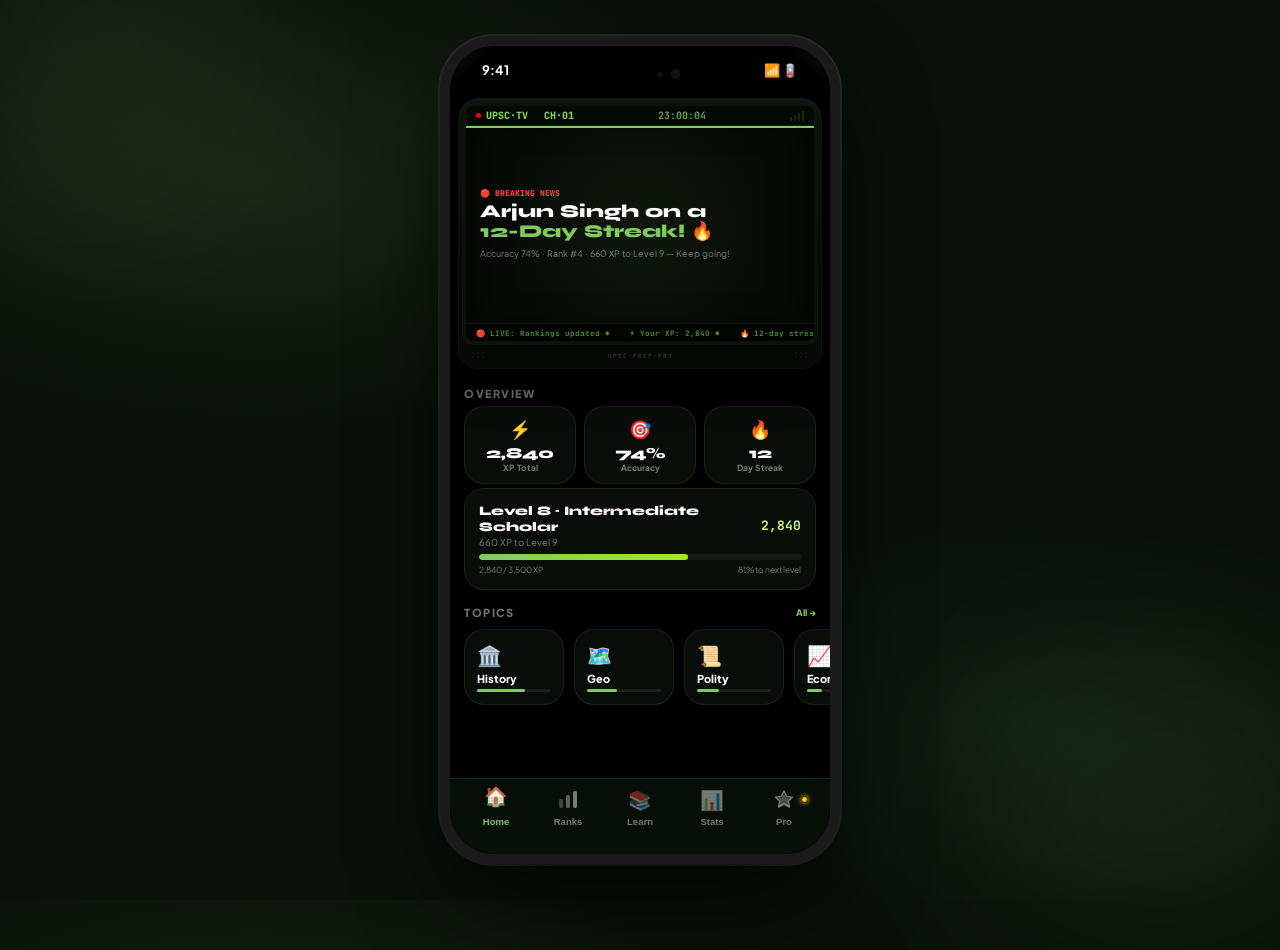
==== index.html @ 03e4e40c "File seperation" ====
<!doctype html>
<html lang="en">
  <head>
    <meta charset="UTF-8" />
    <meta
      name="viewport"
      content="width=device-width,initial-scale=1.0,viewport-fit=cover,maximum-scale=1.0,user-scalable=no"
    />
    <meta name="mobile-web-app-capable" content="yes" />
    <meta name="apple-mobile-web-app-capable" content="yes" />
    <meta
      name="apple-mobile-web-app-status-bar-style"
      content="black-translucent"
    />
    <meta name="theme-color" content="#06060f" />
    <title>UPSC Prep Pro</title>

    <!-- ════ BASE (always at root, contains :root, themes, resets) ═══════════ -->
    <link rel="stylesheet" href="base.css" />

    <!-- ════ COMPONENT CSS (loaded from their subfolders) ════════════════════ -->
    <link rel="stylesheet" href="home/home.css" />
    <link rel="stylesheet" href="ranks/leaderboard.css" />
    <link rel="stylesheet" href="learn/learn.css" />
    <link rel="stylesheet" href="stats/stats.css" />
    <link rel="stylesheet" href="premium/premium.css" />

    <style>
      @import url("https://fonts.googleapis.com/css2?family=Plus+Jakarta+Sans:wght@400;500;600;700;800;900&family=JetBrains+Mono:wght@400;500;600;700&family=Syne:wght@600;700;800&display=swap");

      /* ── App Loader ─────────────── */
      #app-loader {
        position: fixed;
        inset: 0;
        background: #0c0c0c;
        display: flex;
        flex-direction: column;
        align-items: center;
        justify-content: center;
        z-index: 9999;
        color: #fff;
        font-family: "Syne", sans-serif;
        gap: 12px;
      }
      .loader-spin {
        width: 40px;
        height: 40px;
        border: 3px solid rgba(255, 255, 255, 0.1);
        border-top-color: #d4a843;
        border-radius: 50%;
        animation: _spin 1s linear infinite;
      }
      @keyframes _spin {
        to {
          transform: rotate(360deg);
        }
      }
    </style>

    <!-- ════ QUIZ DATA — folder index.js files auto-inject their .js files ═════
         Each index.js loads all .js files in its folder into window.UPSC_QUIZ_BANKS.
         To add more questions: drop a .js in the folder + add filename to that index.js
    ══════════════════════════════════════════════════════════════════════════════ -->
    <script src="quiz-context/quiz-history/index.js"></script>
    <script src="quiz-context/quiz-geography/index.js"></script>
    <script src="quiz-context/quiz-polity/index.js"></script>
    <script src="quiz-context/quiz-economics/index.js"></script>
    <script src="quiz-context/quiz-science/index.js"></script>
    <script src="quiz-context/quiz-envirounment/index.js"></script>
    <script src="quiz-context/quiz-international/index.js"></script>

    <!-- ════ SUBJECT READER DATA — folder index.js files auto-inject GS paper files
         Each index.js loads all GsPaperX_YYYY arrays.
         To add more cards: drop a .js in the folder + add filename to that index.js
    ══════════════════════════════════════════════════════════════════════════════ -->
    <script src="subject-context/gs-paper-1/index.js"></script>
    <script src="subject-context/gs-paper-2/index.js"></script>

    <!-- ════ ENGINES ═════════════════════════════════════════════════════════ -->
    <!-- Quiz Engine: getQBank(), startQuizMode(), getTvQs() etc. -->
    <script src="quiz-engine.js"></script>
    <!-- Subject Engine: getAllGsCards(), openSubjectReader() etc. -->
    <script src="subject-engine.js"></script>
  </head>

  <body data-theme="moss">
    <!-- Loading Overlay -->
    <div id="app-loader">
      <div class="loader-spin"></div>
      <div>Loading UPSC Prep Pro…</div>
    </div>

    <div class="blob b1"></div>
    <div class="blob b2"></div>

    <!-- ── Phone shell ──────────────────────────────────────────────────────── -->
    <div class="phone" id="app">
      <div class="island">
        <div class="isl-dot"></div>
        <div class="isl-cam"></div>
      </div>
      <div class="sbar">
        <div class="time" id="sbarTime">9:41</div>
        <div class="icons">📶 🪫</div>
      </div>

      <!-- Screens are fetched and injected here -->
      <div
        id="screens-container"
        style="
          flex: 1;
          display: flex;
          flex-direction: column;
          overflow: hidden;
          position: relative;
        "
      ></div>

      <!-- ── Bottom Nav ────────────────────────────────────────────────────── -->
      <div class="bnav">
        <button class="nb active" id="nav-home" onclick="switchTab('home')">
          <div class="nb-i">🏠</div>
          <div class="nb-l">Home</div>
        </button>
        <button
          class="nb"
          id="nav-leaderboard"
          onclick="switchTab('leaderboard')"
        >
          <div class="nb-i" style="line-height: 1">
            <svg width="20" height="20" viewBox="0 0 20 20" fill="none">
              <rect
                x="1"
                y="10"
                width="4"
                height="9"
                rx="1.5"
                fill="currentColor"
                opacity="0.5"
              />
              <rect
                x="8"
                y="6"
                width="4"
                height="13"
                rx="1.5"
                fill="currentColor"
                opacity="0.75"
              />
              <rect
                x="15"
                y="2"
                width="4"
                height="17"
                rx="1.5"
                fill="currentColor"
              />
            </svg>
          </div>
          <div class="nb-l">Ranks</div>
        </button>
        <button class="nb" id="nav-learn" onclick="switchTab('learn')">
          <div class="nb-i">📚</div>
          <div class="nb-l">Learn</div>
        </button>
        <button class="nb" id="nav-stats" onclick="switchTab('stats')">
          <div class="nb-i">📊</div>
          <div class="nb-l">Stats</div>
        </button>
        <button
          class="nb"
          id="nav-premium"
          onclick="switchTab('premium')"
          style="position: relative"
        >
          <div class="nb-i" style="line-height: 1">
            <svg width="20" height="20" viewBox="0 0 20 20" fill="none">
              <polygon
                points="10,2 12.5,7.5 18.5,8.2 14.2,12.2 15.5,18 10,15 4.5,18 5.8,12.2 1.5,8.2 7.5,7.5"
                fill="none"
                stroke="currentColor"
                stroke-width="1.5"
                stroke-linejoin="round"
              />
              <polygon
                points="10,4.5 12,8.8 16.8,9.4 13.4,12.5 14.3,17.2 10,14.8 5.7,17.2 6.6,12.5 3.2,9.4 8,8.8"
                fill="currentColor"
                opacity="0.6"
              />
            </svg>
          </div>
          <div class="nb-l">Pro</div>
          <div
            style="
              position: absolute;
              top: 7px;
              right: 12px;
              width: 7px;
              height: 7px;
              background: var(--gold);
              border-radius: 50%;
              border: 1.5px solid var(--bg);
              box-shadow: 0 0 5px var(--gold);
            "
          ></div>
        </button>
      </div>
    </div>
    <!-- /phone -->

    <div class="xp-toast" id="xpToast"></div>
    <div class="conf-w" id="confW"></div>

    <!-- ════ MAIN APP SCRIPT ═════════════════════════════════════════════════ -->
    <script>
      "use strict";

      // ── Component Loader: fetches HTML from subfolders ────────────────────────
      async function loadComponents() {
        const components = [
          "home/home.html",
          "ranks/leaderboard.html",
          "learn/learn.html",
          "stats/stats.html",
          "premium/premium.html",
        ];
        const container = document.getElementById("screens-container");
        try {
          const htmlParts = await Promise.all(
            components.map((f) =>
              fetch(f).then((r) => {
                if (!r.ok) throw new Error("Failed: " + f);
                return r.text();
              }),
            ),
          );
          container.innerHTML = htmlParts.join("\n");
          document.getElementById("app-loader").style.display = "none";
          initApp();
        } catch (err) {
          console.error("Component load error:", err);
          document.getElementById("app-loader").innerHTML =
            '<div style="text-align:center;padding:20px;">⚠️ Load error. Please use a local server (e.g. Live Server or python -m http.server).<br><br><small>' +
            err.message +
            "</small></div>";
        }
      }

      // ── Core App Init ─────────────────────────────────────────────────────────
      function initApp() {
        // Normalise any quiz bank globals that loaded before this point
        if (window._normQuizBanks) window._normQuizBanks();

        // ── TV BROADCAST DATA ─────────────────────────────────────────────────
        window.bnData = [
          {
            head: "Arjun Singh on a<br/><em>12-Day Streak!</em> 🔥",
            sub: "Accuracy 74% · Rank #4 · 660 XP to Level 9 — Keep going!",
          },
          {
            head: "<em>🏆 Rank #4</em> This Week!",
            sub: "Only 260 XP from Rank 3 — do today's quiz to climb up!",
          },
          {
            head: "Level 9 in <em>Reach!</em> 🎯",
            sub: "660 XP left. You've earned 2,840 total. One push session today!",
          },
          {
            head: "UPSC 2026 — <em>310 Days</em> Left",
            sub: "Strongest: History 65%. Weakest: Economy 20%. Focus today!",
          },
          {
            head: "<em>Daily Challenge</em> Waiting! ⚡",
            sub: "Mixed GK · 10 Qs · +50 XP streak bonus. Don't break it!",
          },
        ];

        window.podiumData = [
          {
            rank: 1,
            av: "P",
            name: "Priya Sharma",
            xp: "4,200",
            color: "#f59e0b",
            badge: "👑 CHAMPION OF THE WEEK",
            stars: 5,
            streak: "🔥 18-day streak",
            accuracy: "94% accuracy",
            taunt: "She answered every question others skipped.",
            challenge:
              "Start a 5-day streak today — your first step to the throne.",
          },
          {
            rank: 2,
            av: "R",
            name: "Rahul Verma",
            xp: "3,680",
            color: "#6366f1",
            badge: "🥈 RUNNER-UP — SO CLOSE",
            stars: 4,
            streak: "⚡ 9-day streak",
            accuracy: "88% accuracy",
            taunt: "Only 520 XP behind #1. One focused week could flip this.",
            challenge:
              "Do 2 quizzes today — close the gap before the week ends!",
          },
          {
            rank: 3,
            av: "M",
            name: "Meera K.",
            xp: "3,100",
            color: "#ec4899",
            badge: "🥉 PODIUM HOLDER",
            stars: 3,
            streak: "🛡️ 7-day streak",
            accuracy: "81% accuracy",
            taunt: "She's holding YOUR spot. Just 260 XP away.",
            challenge: "Beat Meera — complete today's challenge for +150 XP!",
          },
        ];

        window.shoutoutData = [
          {
            rank: 4,
            av: "A",
            name: "YOU · Arjun",
            xp: "2,840",
            color: "#b44fff",
            you: true,
            msg: "So close to the podium! 260 XP and this could be you on that screen 🔥",
          },
          {
            rank: 5,
            av: "S",
            name: "Suresh Nair",
            xp: "2,600",
            color: "#14b8a6",
            msg: "Top 5 and climbing! A few more sessions and Suresh cracks the podium ⚡",
          },
          {
            rank: 6,
            av: "A",
            name: "Ananya Rao",
            xp: "2,380",
            color: "#f43f5e",
            msg: "From #8 to #6 this week — Ananya is on a tear! 🚀",
          },
          {
            rank: 7,
            av: "V",
            name: "Vikram S.",
            xp: "2,150",
            color: "#8b5cf6",
            msg: "Just broke into the top 10! The climb has only begun 💪",
          },
          {
            rank: 8,
            av: "D",
            name: "Divya M.",
            xp: "1,920",
            color: "#f97316",
            msg: "Consistent grinder — zero missed daily quizzes this week 📚",
          },
          {
            rank: 9,
            av: "K",
            name: "Kiran T.",
            xp: "1,740",
            color: "#06b6d4",
            msg: "Top 10 in just 3 weeks of joining. One to watch 🌟",
          },
          {
            rank: 10,
            av: "N",
            name: "Neha P.",
            xp: "1,580",
            color: "#a3e635",
            msg: "Cracked the top 10 today! Late starters can fly too 🎯",
          },
        ];

        window.tips = [
          {
            ic: "🎨",
            title: "Try Premium Themes",
            body: "Tap 👑 Pro tab → tap any theme card to preview Aurora, Ember or Ice live!",
            cta: "→ Tap 👑 Pro tab",
          },
          {
            ic: "📊",
            title: "Check Your Stats",
            body: "Visit 📊 Stats for your mastery heatmap, level progress and badge collection.",
            cta: "→ Tap 📊 Stats tab",
          },
          {
            ic: "🏆",
            title: "Climb the Leaderboard",
            body: "You're Rank #4 — just 260 XP from Rank 3! Check 🏆 Ranks tab.",
            cta: "→ Tap 🏆 Ranks tab",
          },
        ];

        window.premFeats = [
          {
            ic: "🎨",
            title: "3 Premium Themes",
            body: "Aurora, Ember, Ice — stunning glassmorphic experiences.",
          },
          {
            ic: "🚫",
            title: "Go Ad-Free",
            body: "Remove all ads and study without interruptions.",
          },
          {
            ic: "📰",
            title: "Daily Current Affairs",
            body: "Curated news digest every morning — exactly what UPSC tests.",
          },
        ];

        window.tickerItems = [
          { txt: "🔴 LIVE: Rankings updated", hot: true },
          { txt: "⚡ Your XP: 2,840" },
          { txt: "🔥 12-day streak active!" },
          { txt: "🏆 Rank #4 of 1,248" },
          { txt: "👑 Pro: Themes+AI — ₹999/yr", gold: true },
          { txt: "🎯 Accuracy: 74%" },
          { txt: "🚀 UPSC 2026 — 310 days" },
          { txt: "💡 Economy 20% — study today" },
        ];

        // ── TV ENGINE DATA (duplication of tickerItems into the ticker DOM) ───
        const tt = document.getElementById("tickTrack");
        if (tt)
          tt.innerHTML = [...tickerItems, ...tickerItems]
            .map(
              (t) =>
                `<span class="ticker-item${t.hot ? " hot" : t.gold ? " gold" : ""}">${t.txt}<span class="t-sep"> ◆ </span></span>`,
            )
            .join("");

        // ── TV Slides ─────────────────────────────────────────────────────────
        window.slides = [
          { type: "bn", idx: 0, ms: 8000 },
          { type: "bn", idx: 1, ms: 8000 },
          { type: "podium", idx: 0, ms: 8000 },
          { type: "podium", idx: 1, ms: 8000 },
          { type: "podium", idx: 2, ms: 8000 },
          { type: "shoutout", idx: 0, ms: 2500 },
          { type: "shoutout", idx: 1, ms: 2500 },
          { type: "shoutout", idx: 2, ms: 2500 },
          { type: "shoutout", idx: 3, ms: 2500 },
          { type: "shoutout", idx: 4, ms: 2500 },
          { type: "shoutout", idx: 5, ms: 2500 },
          { type: "shoutout", idx: 6, ms: 2500 },
          { type: "battle", ms: 7000 },
          { type: "quiz", ms: 26000 },
          { type: "tip", idx: 0, ms: 9000 },
          { type: "prem", idx: 0, ms: 9000 },
        ];
        window.stepIdx = 0;
        window.tvTimer = null;
        window.tvQuizTimer = null;
        window.TV_Q_SECS = 22;
        window.tvQSecs = 22;
        window.tvQIdx = 0;

        // ── TV Render Functions ───────────────────────────────────────────────
        window.renderStep = function (step) {
          if (step.type === "bn") renderBN(step.idx);
          if (step.type === "podium") renderPodium(step.idx);
          if (step.type === "shoutout") renderShoutout(step.idx);
          if (step.type === "battle") renderBattle();
          if (step.type === "quiz") renderTVQuiz();
          if (step.type === "tip") renderTip(step.idx % tips.length);
          if (step.type === "prem") renderPrem(step.idx % premFeats.length);
        };

        window.renderBN = function (idx) {
          const d = bnData[idx % bnData.length];
          const el = document.getElementById("sl-bn");
          if (!el) return;
          el.querySelector("#bnHead").innerHTML = d.head;
          el.querySelector("#bnSub").textContent = d.sub;
          showSlide("sl-bn");
        };

        window.renderPodium = function (idx) {
          const d = podiumData[idx];
          const el = document.getElementById("sl-podium");
          if (!el || !d) return;
          const gCfg = {
            1: {
              bg: "linear-gradient(145deg,rgba(255,210,0,0.22),rgba(255,140,0,0.14),rgba(255,60,0,0.07))",
              border: "rgba(255,210,0,0.45)",
              glow: "rgba(255,180,0,0.28)",
              barGrad: "linear-gradient(90deg,#ff9500,#ffd700,#ffe566)",
              namGrad: "linear-gradient(90deg,#ffd700,#ffcc00,#ff9500,#ffd700)",
              xpCol: "linear-gradient(135deg,#ffd700,#ff9500)",
              badgeBg: "rgba(255,180,0,0.2)",
              badgeCol: "#ffd700",
              badgeBdr: "rgba(255,200,0,0.3)",
              ringCol: "rgba(255,200,0,0.8)",
              ringShad: "0 0 14px rgba(255,180,0,0.55)",
              rankTag: "🥇",
              rankTxt: "RANK #1 · CHAMPION",
            },
            2: {
              bg: "linear-gradient(145deg,rgba(210,215,240,0.18),rgba(160,170,210,0.1),rgba(100,110,180,0.06))",
              border: "rgba(200,205,235,0.38)",
              glow: "rgba(180,185,220,0.2)",
              barGrad: "linear-gradient(90deg,#8892c0,#c8ccec,#e0e4ff)",
              namGrad: "linear-gradient(90deg,#c8cce8,#e0e4ff,#a0a8d0,#c8cce8)",
              xpCol: "linear-gradient(135deg,#c0c4e0,#e0e4ff)",
              badgeBg: "rgba(200,205,235,0.15)",
              badgeCol: "#c8cce8",
              badgeBdr: "rgba(200,205,235,0.25)",
              ringCol: "rgba(200,205,235,0.6)",
              ringShad: "0 0 12px rgba(180,185,220,0.35)",
              rankTag: "🥈",
              rankTxt: "RANK #2 · RUNNER-UP",
            },
            3: {
              bg: "linear-gradient(145deg,rgba(210,140,70,0.2),rgba(180,100,40,0.12),rgba(120,60,20,0.06))",
              border: "rgba(210,140,70,0.38)",
              glow: "rgba(190,120,50,0.22)",
              barGrad: "linear-gradient(90deg,#a0522d,#cd7f32,#e8a060)",
              namGrad: "linear-gradient(90deg,#e8a060,#cd7f32,#a05020,#e8a060)",
              xpCol: "linear-gradient(135deg,#cd7f32,#e8a060)",
              badgeBg: "rgba(200,120,50,0.15)",
              badgeCol: "#e8a060",
              badgeBdr: "rgba(200,120,50,0.25)",
              ringCol: "rgba(205,127,50,0.65)",
              ringShad: "0 0 12px rgba(190,120,50,0.3)",
              rankTag: "🥉",
              rankTxt: "RANK #3 · PODIUM",
            },
          };
          const g = gCfg[d.rank];
          const xpNum = parseInt(d.xp.replace(",", ""));
          const xpPct = Math.round(xpNum / 42);
          const stars = Array.from(
            { length: 5 },
            (_, i) =>
              `<span style="font-size:9px;${i < d.stars ? "" : "opacity:0.18;"}">${i < d.stars ? "★" : "☆"}</span>`,
          ).join("");
          el.innerHTML = `
          <div style="display:flex;justify-content:space-between;align-items:center;margin-bottom:5px;">
            <div style="font-family:'JetBrains Mono',monospace;font-size:7px;font-weight:800;letter-spacing:1.4px;color:${g.badgeCol};">${g.rankTag} ${g.rankTxt}</div>
            <div class="lb-live-badge"><div class="lb-live-dot"></div>LIVE</div>
          </div>
          <div style="border-radius:12px;padding:10px 11px 9px;background:${g.bg};border:1.5px solid ${g.border};box-shadow:0 0 28px ${g.glow};position:relative;overflow:hidden;">
            <div style="display:flex;align-items:center;gap:9px;">
              <div style="position:relative;flex-shrink:0;">
                <div style="width:42px;height:42px;border-radius:13px;background:linear-gradient(135deg,${d.color},${d.color}99);color:#fff;display:flex;align-items:center;justify-content:center;font-size:17px;font-weight:900;font-family:'Syne',sans-serif;">${d.av}</div>
                <div style="position:absolute;inset:-3px;border-radius:15px;border:2px solid ${g.ringCol};box-shadow:${g.ringShad};"></div>
              </div>
              <div style="flex:1;min-width:0;">
                <div style="font-size:13px;font-weight:900;font-family:'Syne',sans-serif;background:${g.namGrad};-webkit-background-clip:text;-webkit-text-fill-color:transparent;">${d.name}</div>
                <div style="border-radius:7px;padding:2px 7px;margin-top:3px;font-size:7.5px;font-weight:800;background:${g.badgeBg};color:${g.badgeCol};border:1px solid ${g.badgeBdr};display:inline-block;">${d.badge}</div>
              </div>
              <div style="flex-shrink:0;text-align:right;">
                <div style="font-family:'JetBrains Mono',monospace;font-size:16px;font-weight:900;background:${g.xpCol};-webkit-background-clip:text;-webkit-text-fill-color:transparent;">${d.xp}</div>
                <div style="display:flex;gap:1px;justify-content:flex-end;margin-top:3px;">${stars}</div>
              </div>
            </div>
            <div style="margin-top:8px;background:rgba(255,255,255,0.07);height:4px;border-radius:3px;overflow:hidden;">
              <div style="width:${xpPct}%;height:100%;background:${g.barGrad};"></div>
            </div>
          </div>
          <div style="margin-top:5px;font-size:9px;color:rgba(200,210,255,0.7);">${d.taunt}</div>`;
          showSlide("sl-podium");
        };

        window.renderShoutout = function (idx) {
          const d = shoutoutData[idx];
          const el = document.getElementById("sl-shoutout");
          if (!el) return;
          el.innerHTML = `<div style="padding:8px;"><div style="font-size:10px;font-weight:800;color:#00d4ff;margin-bottom:6px;">📣 HONOURABLE MENTIONS</div>
          <div style="display:flex;align-items:center;gap:10px;background:rgba(255,255,255,0.05);padding:10px;border-radius:12px;">
            <div style="width:36px;height:36px;border-radius:10px;background:linear-gradient(135deg,${d.color},#000);display:flex;align-items:center;justify-content:center;font-weight:900;color:#fff;">${d.av}</div>
            <div><div style="font-size:12px;font-weight:800;">${d.name}</div><div style="font-size:10px;color:rgba(255,255,255,0.5);">${d.xp} XP</div></div>
          </div>
          <div style="margin-top:8px;font-size:10px;line-height:1.4;">${d.msg}</div></div>`;
          showSlide("sl-shoutout");
        };

        window.renderBattle = function () {
          showSlide("sl-battle");
        };

        window.renderTVQuiz = function () {
          clearInterval(tvQuizTimer);
          const tvQs = getTvQs(); // from quiz-engine.js — reads from UPSC_QUIZ_BANKS
          const q = tvQs[tvQIdx % tvQs.length];
          const el = document.getElementById("sl-quiz");
          if (!el || !q) return;
          el.innerHTML = `
          <div class="qtv-header">
            <div class="qtv-mode"><div class="qtv-mode-dot"></div>GK QUIZ · LIVE</div>
            <div class="qtv-countdown" id="tvCountdownWrap">
              <svg viewBox="0 0 30 30" width="30" height="30">
                <circle class="qtv-countdown-track" cx="15" cy="15" r="12"/>
                <circle class="qtv-countdown-fill" id="tvCountdownArc" cx="15" cy="15" r="12" stroke="#00ff88" stroke-dasharray="75.4" stroke-dashoffset="0"/>
              </svg>
              <div class="qtv-countdown-num" id="tvCountdownNum">22</div>
            </div>
          </div>
          <div class="qtv-q">${q.q}</div>
          <div class="qtv-opts" id="tvQOpts">${q.opts.map((o, i) => `<div class="qtv-opt" data-i="${i}"><span class="qtv-key">${String.fromCharCode(65 + i)}</span>${o}</div>`).join("")}</div>
          <div id="tvQExp"></div>
          <div class="qtv-xp-burst" id="tvXpBurst">+25 XP ⚡</div>`;
          el.querySelectorAll(".qtv-opt").forEach((opt) => {
            opt.onclick = () =>
              _revealTVAnswer(parseInt(opt.dataset.i), q.ans, q);
          });
          tvQSecs = TV_Q_SECS;
          _updateTVCountdown();
          const bar = document.getElementById("tvTimerBar");
          if (bar) {
            bar.style.width = "100%";
            bar.style.background = "linear-gradient(90deg,#00ff88,#00d4ff)";
          }
          tvQuizTimer = setInterval(() => {
            tvQSecs--;
            _updateTVCountdown();
            const pct = (tvQSecs / TV_Q_SECS) * 100;
            if (bar) {
              bar.style.width = Math.max(0, pct) + "%";
              if (tvQSecs <= 5)
                bar.style.background = "linear-gradient(90deg,#ff4444,#ff8800)";
              else if (tvQSecs <= 9)
                bar.style.background = "linear-gradient(90deg,#ffd700,#ff9500)";
            }
            if (tvQSecs <= 0) {
              clearInterval(tvQuizTimer);
              _revealTVAnswer(-1, q.ans, q);
              tvQIdx++;
            }
          }, 1000);
          showSlide("sl-quiz");
        };

        function _updateTVCountdown() {
          const num = document.getElementById("tvCountdownNum");
          const arc = document.getElementById("tvCountdownArc");
          if (!num || !arc) return;
          arc.style.strokeDashoffset = 75.4 * (1 - tvQSecs / TV_Q_SECS);
          arc.style.stroke =
            tvQSecs <= 5 ? "#ff4444" : tvQSecs <= 9 ? "#ffd700" : "#00ff88";
          num.textContent = tvQSecs;
          num.style.color =
            tvQSecs <= 5 ? "#ff6666" : tvQSecs <= 9 ? "#ffd700" : "#fff";
        }

        function _revealTVAnswer(chosen, correct, q) {
          clearInterval(tvQuizTimer);
          document.querySelectorAll(".qtv-opt").forEach((el, i) => {
            if (i === correct) el.classList.add("correct");
            else if (i === chosen) el.classList.add("wrong");
          });
          const ok = chosen === correct;
          const burst = document.getElementById("tvXpBurst");
          if (burst) {
            burst.textContent = ok ? "+25 XP ⚡" : "0 XP";
            burst.style.color = ok ? "#00ff88" : "#ff5555";
            burst.className = "qtv-xp-burst pop";
          }
          const expEl = document.getElementById("tvQExp");
          if (expEl && q) {
            const verdict = ok
              ? "✅ Correct!"
              : chosen === -1
                ? "⏱ Time is up!"
                : "❌ Not quite!";
            expEl.innerHTML = `<div class="qtv-exp-bar ${ok ? "qtv-exp-win" : "qtv-exp-lose"}"><div class="qtv-exp-verdict">${verdict}</div><div class="qtv-exp-msg">${ok ? q.win || "" : q.lose || ""}</div><div class="qtv-exp-fact">💡 ${q.exp || ""}</div></div>`;
          }
        }

        window.renderTip = function (idx) {
          const t = tips[idx];
          const el = document.getElementById("sl3");
          if (!el) return;
          el.querySelector("#tipIc").textContent = t.ic;
          el.querySelector("#tipTitle").textContent = t.title;
          el.querySelector("#tipBody").textContent = t.body;
          el.querySelector("#tipCta").textContent = t.cta;
          showSlide("sl3");
        };

        window.renderPrem = function (idx) {
          const p = premFeats[idx];
          const el = document.getElementById("sl4");
          if (!el) return;
          el.querySelector("#premIc").textContent = p.ic;
          el.querySelector("#premTitleTv").textContent = p.title;
          el.querySelector("#premBodyTv").textContent = p.body;
          showSlide("sl4");
        };

        window.showSlide = function (id) {
          [
            "sl-bn",
            "sl-podium",
            "sl-shoutout",
            "sl-battle",
            "sl-quiz",
            "sl3",
            "sl4",
          ].forEach((sid) => {
            const el = document.getElementById(sid);
            if (!el) return;
            if (sid === id) {
              el.classList.remove("exit");
              el.classList.add("active");
            } else if (el.classList.contains("active")) {
              el.classList.remove("active");
              el.classList.add("exit");
              setTimeout(() => el.classList.remove("exit"), 500);
            }
          });
          const chEl = document.getElementById("tvChNum");
          if (chEl)
            chEl.textContent =
              "CH·" + String((stepIdx % slides.length) + 1).padStart(2, "0");
        };

        window.runStep = function () {
          const step = slides[stepIdx % slides.length];
          renderStep(step);
          tvTimer = setTimeout(() => {
            stepIdx = (stepIdx + 1) % slides.length;
            runStep();
          }, step.ms);
        };

        // ── Tab / Navigation ─────────────────────────────────────────────────
        window.switchTab = function (id) {
          document
            .querySelectorAll(".screen")
            .forEach((s) => s.classList.remove("active"));
          document
            .querySelectorAll(".nb")
            .forEach((b) => b.classList.remove("active"));
          const screen = document.getElementById(id);
          if (screen) screen.classList.add("active");
          const nav = document.getElementById("nav-" + id);
          if (nav) nav.classList.add("active");
          if (id === "stats") _animateStats();
          if (id === "home") _animateHome();
          if (id === "learn") {
            if (window.buildSubjectStudyGrid) buildSubjectStudyGrid();
          }
        };

        function _animateHome() {
          setTimeout(() => {
            const f = document.getElementById("hXpFill");
            if (f) f.style.width = "65%";
          }, 200);
        }

        function _animateStats() {
          setTimeout(() => {
            const f = document.getElementById("stLvF");
            if (f) f.style.width = "65%";
          }, 100);
          _buildHM();
        }

        function _buildHM() {
          const g = document.getElementById("hmG");
          if (!g || g.children.length > 0) return;
          [
            0, 0, 1, 2, 3, 4, 2, 1, 0, 1, 3, 4, 2, 1, 0, 0, 2, 3, 4, 3, 2, 1, 0,
            1, 2, 3, 4, 3, 2, 1, 0, 2, 3, 4, 3, 2, 1, 2, 3, 4, 4, 3, 2, 1, 0, 1,
            2, 3, 4, 3, 2, 1, 2, 3, 4, 3,
          ].forEach((v) => {
            const c = document.createElement("div");
            c.className = "hmc" + (v > 0 ? " h" + v : "");
            g.appendChild(c);
          });
        }

        // ── Theme picker ──────────────────────────────────────────────────────
        window.pickTheme = function (name, card) {
          document.body.setAttribute("data-theme", name);
          document
            .querySelectorAll(".thc")
            .forEach((c) => c.classList.remove("active"));
          if (card) card.classList.add("active");
        };

        // ── Price toggle ──────────────────────────────────────────────────────
        window.setPrice = function (period, btn) {
          document
            .querySelectorAll(".ptb")
            .forEach((b) => b.classList.remove("active"));
          btn.classList.add("active");
          const amt = document.getElementById("pAmt");
          const cross = document.getElementById("pCross");
          if (period === "monthly") {
            if (amt) amt.innerHTML = "₹99<span>/mo</span>";
            if (cross) cross.textContent = "₹149";
          } else {
            if (amt) amt.innerHTML = "₹499<span>/yr</span>";
            if (cross) cross.textContent = "₹999";
          }
        };

        window.doBuy = function (plan, price) {
          toast("🛒 Opening checkout for " + plan + " at " + price);
        };

        // ── Toast & Confetti helpers ──────────────────────────────────────────
        window.toast = function (msg) {
          const t = document.getElementById("xpToast");
          if (!t) return;
          t.textContent = msg;
          t.classList.add("show");
          setTimeout(() => t.classList.remove("show"), 2200);
        };

        window.confetti = function () {
          const cw = document.getElementById("confW");
          if (!cw) return;
          for (let i = 0; i < 30; i++) {
            const c = document.createElement("div");
            c.className = "conf-p";
            c.style.cssText = `left:${Math.random() * 100}%;top:${Math.random() * 40 + 10}%;background:hsl(${Math.random() * 360},80%,60%);animation-duration:${0.8 + Math.random() * 0.8}s;animation-delay:${Math.random() * 0.3}s`;
            cw.appendChild(c);
            setTimeout(() => c.remove(), 1800);
          }
        };

        // ── Live clock ────────────────────────────────────────────────────────
        setInterval(() => {
          const el = document.getElementById("tvClock");
          if (!el) return;
          const n = new Date();
          el.textContent =
            String(n.getHours()).padStart(2, "0") +
            ":" +
            String(n.getMinutes()).padStart(2, "0") +
            ":" +
            String(n.getSeconds()).padStart(2, "0");
        }, 1000);

        // ── Kick off! ─────────────────────────────────────────────────────────
        _animateHome();
        _buildHM();
        buildSubjectStudyGrid(); // from subject-engine.js — safe even if grid not visible yet

        // Switch to home and start TV loop
        switchTab("home");
        runStep();
      }

      // ── Viewport Height Fix ────────────────────────────────────────────────────
      function fixHeight() {
        const h = window.visualViewport
          ? window.visualViewport.height
          : window.innerHeight;
        const w = window.visualViewport
          ? window.visualViewport.width
          : window.innerWidth;
        document.documentElement.style.setProperty("--app-h", h + "px");
        document.documentElement.style.setProperty("--vph", h + "px");
        const phone = document.getElementById("app");
        if (!phone) return;
        if (w <= 480) {
          phone.style.cssText = `width:${w}px;height:${h}px;border-radius:0`;
        } else {
          phone.style.cssText = "";
        }
      }
      fixHeight();
      window.addEventListener("resize", fixHeight);
      window.addEventListener("orientationchange", () =>
        setTimeout(fixHeight, 150),
      );
      if (window.visualViewport) {
        window.visualViewport.addEventListener("resize", fixHeight);
        window.visualViewport.addEventListener("scroll", fixHeight);
      }

      // Start everything on load
      window.addEventListener("load", loadComponents);
    </script>
  </body>
</html>
---- base.css ----
:root {
  --bg: #0c0c0c;
  --card: rgba(25, 25, 30, 0.45);
  --card2: rgba(35, 35, 45, 0.45);
  --b: rgba(255, 255, 255, 0.08);
  --b2: rgba(255, 255, 255, 0.14);
  --txt: #ffffff;
  --mut: rgba(255, 255, 255, 0.45);
  --mut2: rgba(255, 255, 255, 0.25);
  --acc: #d4a843;
  --acc2: #eec15c;
  --acc3: #f5d68d;
  --gold: #ffcc00;
  --cyan: #00d4ff;
  --side-pad: 14px;
  --radius: 20px;
  --radius-sm: 14px;
  --nav-h: 76px;
  --sh-gold: 0 8px 32px rgba(212, 168, 67, 0.15);

  /* TV Variables — Default (Moss-ish/Dark) */
  --tv-cabinet: #1a1a18;
  --tv-cabinet2: #121210;
  --tv-cabinet3: #0a0a09;
  --tv-screen-bg: #050505;
  --tv-screen-border: #0f0f0e;
  --tv-hud: #d4a843;
  --tv-hud-dim: #6b5522;
  --tv-hud-glow: rgba(212, 168, 67, 0.08);
  --tv-hud-border: rgba(212, 168, 67, 0.12);
  --tv-ticker-bg: rgba(0, 0, 0, 0.6);
  --tv-ticker-border: rgba(212, 168, 67, 0.1);
  --tv-ticker-txt: #b8860b;
  --tv-sig: rgba(212, 168, 67, 0.4);
  --tv-bar-bg: rgba(10, 10, 5, 0.85);
  --tv-bar-bg2: rgba(25, 25, 10, 0.6);
  --nav: rgba(10, 10, 12, 0.9);
}

body[data-theme="aurora"] {
  --bg: #040d12;
  --card: rgba(15, 35, 45, 0.4);
  --card2: rgba(25, 45, 55, 0.45);
  --acc: #48cae4;
  --acc2: #90e0ef;
  --acc3: #ade8f4;
  --b: rgba(72, 202, 228, 0.1);
  --b2: rgba(72, 202, 228, 0.2);
  --nav: rgba(2, 13, 16, 0.94);

  --tv-cabinet: #001a1a;
  --tv-cabinet2: #001010;
  --tv-cabinet3: #000c0c;
  --tv-screen-bg: #000d0f;
  --tv-screen-border: #001518;
  --tv-hud: #00e5b0;
  --tv-hud-dim: #005540;
  --tv-hud-glow: rgba(0, 229, 176, 0.07);
  --tv-hud-border: rgba(0, 229, 176, 0.1);
  --tv-ticker-bg: rgba(0, 5, 8, 0.5);
  --tv-ticker-border: rgba(0, 229, 176, 0.07);
  --tv-ticker-txt: #009975;
  --tv-sig: rgba(0, 229, 176, 0.4);
  --tv-bar-bg: rgba(0, 5, 10, 0.8);
  --tv-bar-bg2: rgba(0, 20, 25, 0.55);

  background:
    radial-gradient(
      ellipse 60% 40% at 80% 10%,
      rgba(72, 202, 228, 0.12),
      transparent
    ),
    radial-gradient(
      circle at 10% 90%,
      rgba(0, 180, 216, 0.08),
      transparent 50%
    ),
    var(--bg);
}

body[data-theme="moss"] {
  --bg: #0a0f0a;
  --card: rgba(20, 30, 20, 0.45);
  --card2: rgba(30, 45, 30, 0.45);
  --acc: #7ecb5f;
  --acc2: #a3e635;
  --acc3: #ccf381;
  --b: rgba(126, 203, 95, 0.12);
  --b2: rgba(126, 203, 95, 0.22);
  --nav: rgba(8, 15, 8, 0.94);

  --tv-cabinet: #0e150e;
  --tv-cabinet2: #080d08;
  --tv-cabinet3: #050805;
  --tv-screen-bg: #070a07;
  --tv-screen-border: #0c120c;
  --tv-hud: #7ecb5f;
  --tv-hud-dim: #3d662e;
  --tv-hud-glow: rgba(126, 203, 95, 0.07);
  --tv-hud-border: rgba(126, 203, 95, 0.12);
  --tv-ticker-bg: rgba(0, 5, 0, 0.5);
  --tv-ticker-border: rgba(126, 203, 95, 0.08);
  --tv-ticker-txt: #4d8d32;
  --tv-sig: rgba(126, 203, 95, 0.4);
  --tv-bar-bg: rgba(5, 10, 5, 0.8);
  --tv-bar-bg2: rgba(15, 25, 15, 0.55);

  background:
    radial-gradient(
      ellipse 70% 50% at 20% 20%,
      rgba(126, 203, 95, 0.13),
      transparent 55%
    ),
    radial-gradient(
      ellipse 50% 40% at 80% 80%,
      rgba(61, 158, 110, 0.09),
      transparent 55%
    ),
    var(--bg);
}

body[data-theme="ember"] {
  --bg: #110804;
  --card: rgba(45, 20, 15, 0.4);
  --card2: rgba(55, 30, 20, 0.45);
  --acc: #ff7c1a;
  --acc2: #ff9e4d;
  --acc3: #ffbd80;
  --b: rgba(255, 124, 26, 0.1);
  --b2: rgba(255, 124, 26, 0.2);
  --nav: rgba(18, 10, 5, 0.94);

  --tv-cabinet: #1a0d00;
  --tv-cabinet2: #120900;
  --tv-cabinet3: #0d0600;
  --tv-screen-bg: #0f0800;
  --tv-screen-border: #180d00;
  --tv-hud: #ff7c1a;
  --tv-hud-dim: #663200;
  --tv-hud-glow: rgba(255, 124, 26, 0.07);
  --tv-hud-border: rgba(255, 124, 26, 0.1);
  --tv-ticker-bg: rgba(8, 5, 0, 0.5);
  --tv-ticker-border: rgba(255, 124, 26, 0.07);
  --tv-ticker-txt: #cc6315;
  --tv-sig: rgba(255, 124, 26, 0.4);
  --tv-bar-bg: rgba(10, 5, 0, 0.8);
  --tv-bar-bg2: rgba(25, 15, 0, 0.55);

  background:
    radial-gradient(circle at 20% 20%, rgba(255, 124, 26, 0.1), transparent),
    radial-gradient(
      ellipse 50% 50% at 80% 80%,
      rgba(255, 60, 0, 0.08),
      transparent
    ),
    var(--bg);
}

body[data-theme="ice"] {
  --bg: #050a0f;
  --card: rgba(25, 35, 45, 0.4);
  --card2: rgba(35, 45, 55, 0.45);
  --acc: #0090e0;
  --acc2: #33aaff;
  --acc3: #77ccff;
  --b: rgba(0, 144, 224, 0.1);
  --b2: rgba(0, 144, 224, 0.22);
  --nav: rgba(6, 6, 15, 0.92);

  --tv-cabinet: #001a2a;
  --tv-cabinet2: #00101a;
  --tv-cabinet3: #000810;
  --tv-screen-bg: #000a12;
  --tv-screen-border: #00121a;
  --tv-hud: #0090e0;
  --tv-hud-dim: #004060;
  --tv-hud-glow: rgba(0, 144, 224, 0.08);
  --tv-hud-border: rgba(0, 144, 224, 0.12);
  --tv-ticker-bg: rgba(0, 5, 10, 0.5);
  --tv-ticker-border: rgba(0, 144, 224, 0.07);
  --tv-ticker-txt: #0070a0;
  --tv-sig: rgba(0, 144, 224, 0.4);
  --tv-bar-bg: rgba(0, 5, 15, 0.8);
  --tv-bar-bg2: rgba(0, 15, 30, 0.55);

  background:
    radial-gradient(circle at 20% 20%, rgba(0, 144, 224, 0.1), transparent),
    radial-gradient(
      ellipse 60% 50% at 80% 80%,
      rgba(51, 170, 255, 0.08),
      transparent
    ),
    var(--bg);
}

* {
  margin: 0;
  padding: 0;
  box-sizing: border-box;
  -webkit-tap-highlight-color: transparent;
}

body {
  background: var(--bg);
  color: var(--txt);
  font-family:
    "Plus Jakarta Sans",
    -apple-system,
    BlinkMacSystemFont,
    sans-serif;
  height: 100vh;
  display: flex;
  align-items: center;
  justify-content: center;
  overflow: hidden;
  transition: background 0.5s ease;
}

/* ════════════ PHONE FRAME ════════════ */
.phone {
  width: min(400px, 94vw);
  height: min(840px, 92vh);
  background: #000;
  border-radius: 54px;
  position: relative;
  border: 10px solid #1a1a1a;
  box-shadow:
    0 40px 100px -20px rgba(0, 0, 0, 0.8),
    0 0 0 2px #2a2a2a;
  overflow: hidden;
  display: flex;
  flex-direction: column;
}

/* Background Blobs */
.blob {
  position: absolute;
  width: 300px;
  height: 300px;
  background: var(--acc);
  filter: blur(80px);
  border-radius: 50%;
  opacity: 0.08;
  z-index: 0;
  pointer-events: none;
  transition: all 1s ease;
}
.b1 {
  top: -100px;
  left: -50px;
}
.b2 {
  bottom: -50px;
  right: -80px;
  width: 400px;
}

/* Island */
.island {
  position: absolute;
  top: 12px;
  left: 50%;
  transform: translateX(-50%);
  width: 105px;
  height: 32px;
  background: #000;
  border-radius: 18px;
  z-index: 1000;
  display: flex;
  align-items: center;
  justify-content: flex-end;
  padding: 0 12px;
  gap: 8px;
}
.isl-dot {
  width: 5px;
  height: 5px;
  background: #111;
  border-radius: 50%;
}
.isl-cam {
  width: 10px;
  height: 10px;
  background: #111;
  border-radius: 50%;
}

/* Status Bar */
.sbar {
  padding: 16px 32px 10px;
  display: flex;
  justify-content: space-between;
  align-items: center;
  font-size: 13px;
  font-weight: 700;
  background: rgba(0, 0, 0, 0.2);
  backdrop-filter: blur(10px);
  z-index: 10;
  flex-shrink: 0;
}

/* Navigation */
.bnav {
  position: absolute;
  bottom: 0;
  left: 0;
  width: 100%;
  height: var(--nav-h);
  background: var(--nav);
  backdrop-filter: blur(24px);
  -webkit-backdrop-filter: blur(24px);
  border-top: 1px solid var(--b);
  display: flex;
  justify-content: space-around;
  align-items: center;
  padding: 0 10px 18px;
  z-index: 100;
  transition: background 0.3s;
}
.nb {
  flex: 1;
  border: none;
  background: none;
  color: var(--mut);
  display: flex;
  flex-direction: column;
  align-items: center;
  justify-content: center;
  gap: 4px;
  cursor: pointer;
  transition: all 0.2s;
}
.nb-i {
  font-size: 19px;
  transition: transform 0.2s cubic-bezier(0.175, 0.885, 0.32, 1.275);
}
.nb-l {
  font-size: 9.5px;
  font-weight: 700;
}
.nb.active {
  color: var(--acc);
}
.nb.active .nb-i {
  transform: translateY(-4px);
}

/* Shared Screens */
.screen {
  flex: 1;
  width: 100%;
  padding-bottom: 80px;
  overflow-y: auto;
  overflow-x: hidden;
  display: none;
  z-index: 1;
  scrollbar-width: none;
  position: relative;
}
.screen.active {
  display: block;
  animation: fadeIn 0.4s ease-out;
}
.screen::-webkit-scrollbar {
  display: none;
}

/* Shared Glassmorphism */
.glass {
  background: var(--card);
  backdrop-filter: blur(16px);
  -webkit-backdrop-filter: blur(16px);
  border: 1px solid var(--b);
  border-radius: var(--radius);
}

@keyframes fadeIn {
  from {
    opacity: 0;
    transform: translateY(8px);
  }
  to {
    opacity: 1;
    transform: translateY(0);
  }
}

/* Toast */
.xp-toast {
  position: absolute;
  top: 100px;
  left: 50%;
  transform: translateX(-50%) translateY(-20px);
  background: rgba(0, 0, 0, 0.85);
  backdrop-filter: blur(10px);
  padding: 8px 16px;
  border-radius: 30px;
  font-size: 12px;
  font-weight: 800;
  color: #fff;
  z-index: 1500;
  display: flex;
  align-items: center;
  gap: 8px;
  border: 1px solid var(--b2);
  opacity: 0;
  pointer-events: none;
  transition: all 0.4s cubic-bezier(0.175, 0.885, 0.32, 1.275);
}
.xp-toast.show {
  opacity: 1;
  transform: translateX(-50%) translateY(0);
}

/* Confetti */
.conf-w {
  position: absolute;
  top: 0;
  left: 0;
  width: 100%;
  height: 100%;
  pointer-events: none;
  z-index: 2000;
}
.cdot {
  position: absolute;
  opacity: 1;
}
@keyframes cFall {
  0% {
    transform: translateY(-20px) rotate(0deg);
    opacity: 1;
  }
  100% {
    transform: translateY(400px) rotate(360deg);
    opacity: 0;
  }
}
---- home/home.css ----
/* ══════════════════════════════════════
   HOME & UPSC·TV
   ══════════════════════════════════════ */

.tv-outer {
  margin: clamp(5px, 1.5vh, 10px) 8px 0;
  width: calc(100% - 16px);
  position: relative;
  z-index: 10;
  perspective: 1000px;
}

.tv-bezel {
  background: linear-gradient(
    180deg,
    var(--tv-cabinet),
    var(--tv-cabinet2),
    var(--tv-cabinet3)
  );
  padding: 3px;
  border-radius: 20px;
  border: 1.5px solid var(--tv-screen-border);
  box-shadow:
    0 12px 40px rgba(0, 0, 0, 0.6),
    inset 0 1px 1px rgba(255, 255, 255, 0.05);
  position: relative;
}

.tv-screen {
  background: var(--tv-screen-bg);
  border-radius: 12px;
  height: clamp(205px, 27vh, 270px);
  position: relative;
  overflow: hidden;
  border: 4px solid var(--tv-screen-border);
  box-shadow: inset 0 0 40px rgba(0, 0, 0, 0.9);
  display: flex;
  flex-direction: column;
}

.tv-screen-inner {
  position: absolute;
  inset: 0;
  display: flex;
  flex-direction: column;
}

/* TV Status Bar */
.tv-bar {
  height: 20px;
  background: var(--tv-bar-bg);
  border-bottom: 1.5px solid var(--tv-hud-border);
  display: flex;
  align-items: center;
  justify-content: space-between;
  padding: 0 10px;
  flex-shrink: 0;
  z-index: 5;
}

.tv-ch {
  font-family: "JetBrains Mono", monospace;
  font-size: 10px;
  font-weight: 800;
  color: var(--tv-hud);
  display: flex;
  align-items: center;
  gap: 5px;
}

.live-pip {
  width: 5px;
  height: 5px;
  background: #ff0000;
  border-radius: 50%;
  animation: blink 1s step-end infinite;
}

.tv-clock-el {
  font-family: "JetBrains Mono", monospace;
  font-size: 10px;
  font-weight: 700;
  color: var(--tv-hud);
  opacity: 0.8;
}

.tv-signal {
  display: flex;
  gap: 2px;
  align-items: flex-end;
}

.tsig-1, .tsig-2, .tsig-3, .tsig-4 {
  width: 2px;
  border-radius: 2px;
  background: var(--tv-hud);
  opacity: 0.15; /* default = off */
}
.tsig-1 { height: 4px;  animation: lvl1 8s ease-in-out infinite; }
.tsig-2 { height: 6px;  animation: lvl2 8s ease-in-out infinite; }
.tsig-3 { height: 8px;  animation: lvl3 8s ease-in-out infinite; }
.tsig-4 { height: 10px; animation: lvl4 8s ease-in-out infinite; }

/* bar 1 — lights up first, stays on longest */
@keyframes lvl1 {
  0%   { opacity: 1; background: var(--tv-hud-dim); } /* no signal */
  10%  { opacity: 1;    background: var(--tv-hud); }     /* level 1 on */
  85%  { opacity: 0.08;    background: var(--tv-hud); }     /* stays on */
  95%  { opacity: 1; background: var(--tv-hud-dim); } /* drops off */
  100% { opacity: 1; background: var(--tv-hud-dim); }
}

/* bar 2 — lights up after bar 1 */
@keyframes lvl2 {
  0%   { opacity: 1; background: var(--tv-hud-dim); }
  10%  { opacity: 1; background: var(--tv-hud-dim); } /* bar 1 only */
  85%  { opacity: 0.05;    background: var(--tv-hud); }     /* level 2 on */
  95%  { opacity: 1;    background: var(--tv-hud); }     /* stays on */
  100%  { opacity: 1; background: var(--tv-hud-dim); } /* drops before bar1 */
}

/* bar 3 — lights up after bar 2 */
@keyframes lvl3 {
  0%   { opacity: 0.00; background: var(--tv-hud-dim); }
  10%  { opacity: 1; background: var(--tv-hud-dim); } /* bars 1+2 only */
  85%  { opacity: 0.05;    background: var(--tv-hud); }     /* level 3 on */
  95%  { opacity: 1;    background: var(--tv-hud); }     /* stays on */
  100%  { opacity: 1; background: var(--tv-hud-dim); } /* drops before bar2 */
}

/* bar 4 — lights up last, drops first */
@keyframes lvl4 {
  0%   { opacity: 0.05; background: var(--tv-hud-dim); }
  10%  { opacity: 1; background: var(--tv-hud-dim); } /* bars 1+2+3 only */
  85%  { opacity: 0.08;    background: var(--tv-hud); }     /* full signal! */
  95%  { opacity: 0.08;    background: var(--tv-hud); }     /* brief full signal */
  100%  { opacity: 0.08; background: var(--tv-hud-dim); } /* first to drop */
}

/* Slides Area */
.slides-wrap {
  flex: 1;
  position: relative;
  overflow: hidden;
  background: radial-gradient(
    circle at 50% 50%,
    var(--tv-hud-glow),
    transparent 70%
  );
}

.tv-slide {
  position: absolute;
  inset: 0;
  padding: 12px 14px;
  display: flex;
  flex-direction: column;
  justify-content: center;
  opacity: 0;
  transform: scale(0.96) translateY(4px);
  transition:
    opacity 0.5s ease,
    transform 0.5s cubic-bezier(0.175, 0.885, 0.32, 1.275);
  pointer-events: none;
}

.tv-slide.active {
  opacity: 1;
  transform: scale(1) translateY(0);
  pointer-events: auto;
}

/* Slide Types */
.bn-flag {
  font-family: "JetBrains Mono", monospace;
  font-size: 8px;
  font-weight: 800;
  color: #ff4444;
  margin-bottom: 4px;
}

.bn-head {
  font-size: 18px;
  font-weight: 900;
  font-family: "Syne", sans-serif;
  line-height: 1.1;
  color: #fff;
}

.bn-head em {
  font-style: normal;
  color: var(--acc);
}

.bn-sub {
  font-size: 9px;
  color: var(--mut);
  margin-top: 6px;
  line-height: 1.4;
}

/* Timer Bar */
.qtv-timer-bar {
  position: absolute;
  top: 0;
  left: 0;
  height: 2px;
  background: var(--acc);
  z-index: 10;
  transition: width 1s linear;
}

/* Ticker */
.tv-ticker {
  height: 18px;
  background: var(--tv-ticker-bg);
  border-top: 1px solid var(--tv-ticker-border);
  display: flex;
  align-items: center;
  overflow: hidden;
  flex-shrink: 0;
}

.ticker-track {
  display: flex;
  white-space: nowrap;
  animation: ticker 30s linear infinite;
}

.ticker-item {
  font-family: "JetBrains Mono", monospace;
  font-size: 7.5px;
  font-weight: 700;
  color: var(--tv-ticker-txt);
  padding: 0 10px;
}

/* Bezel Bottom */
.bezel-btm {
  height: 20px;
  display: flex;
  align-items: center;
  justify-content: space-between;
  padding: 0 10px;
}

.tv-speaker {
  display: grid;
  grid-template-columns: repeat(3, 3px);
  gap: 2px;
}

.sp-dot {
  width: 2px;
  height: 2px;
  background: rgba(255, 255, 255, 0.05);
  border-radius: 50%;
}

.bezel-btm-center {
  display: flex;
  flex-direction: column;
  align-items: center;
  gap: 2px;
}

.b-dots {
  display: flex;
  gap: 3px;
}

.b-dot {
  width: 3px;
  height: 3px;
  background: rgba(255, 255, 255, 0.1);
  border-radius: 50%;
}

.b-dot.on {
  background: var(--tv-hud);
  box-shadow: 0 0 4px var(--tv-hud);
}

.b-brand {
  font-size: 6px;
  font-weight: 800;
  letter-spacing: 1px;
  color: rgba(255, 255, 255, 0.15);
  font-family: "JetBrains Mono", monospace;
}

/* Overview Section */
.sec-hd {
  padding: 10px var(--side-pad) 6px;
  font-size: 11px;
  font-weight: 800;
  text-transform: uppercase;
  letter-spacing: 1.5px;
  color: var(--mut);
  display: flex;
  justify-content: space-between;
  align-items: center;
}

.sec-hd a {
  font-size: 9px;
  color: var(--acc);
  text-decoration: none;
  letter-spacing: 0;
  text-transform: none;
}

.stats-row {
  display: grid;
  grid-template-columns: repeat(3, 1fr);
  gap: 8px;
  padding: 0 var(--side-pad);
  height: 72px;
}

.stat {
  display: flex;
  flex-direction: column;
  align-items: center;
  justify-content: center;
  padding: 10px;
}

.si {
  font-size: 18px;
  margin-bottom: 4px;
}

.sv {
  font-size: 15px;
  font-weight: 900;
  font-family: "Syne", sans-serif;
}

.sl {
  font-size: 8.5px;
  font-weight: 700;
  color: var(--mut);
}

/* Level Card */
.home-lv-card {
  margin: 10px var(--side-pad) 0;
  padding: 14px;
}

.xp-track {
  height: 6px;
  background: rgba(255, 255, 255, 0.06);
  border-radius: 4px;
  margin: 4px 0;
  overflow: hidden;
}

.xp-fill {
  height: 100%;
  background: linear-gradient(90deg, var(--acc), var(--acc2));
  border-radius: 4px;
  transition: width 1s ease-out;
}

/* Topics Rail */
.chip-rail {
  display: flex;
  gap: 10px;
  padding: 4px var(--side-pad) 10px;
  overflow-x: auto;
  scrollbar-width: none;
}

.chip {
  min-width: 100px;
  padding: 12px;
  display: flex;
  flex-direction: column;
  gap: 4px;
}

.chip-i {
  font-size: 20px;
}

.chip-n {
  font-size: 11px;
  font-weight: 800;
}

.chip-b {
  height: 3px;
  background: rgba(255, 255, 255, 0.08);
  border-radius: 2px;
}

.chip-f {
  height: 100%;
  background: var(--acc);
  border-radius: 2px;
}

@keyframes ticker {
  0% {
    transform: translateX(0);
  }
  100% {
    transform: translateX(-50%);
  }
}

@keyframes blink {
  50% {
    opacity: 0;
  }
}
---- ranks/leaderboard.css ----
/* ══════════════════════════════════════
   LEADERBOARD
   ══════════════════════════════════════ */

.lb-full-list {
  padding: 0 var(--side-pad);
  display: flex;
  flex-direction: column;
  gap: 8px;
}

.lbr {
  display: flex;
  align-items: center;
  gap: 12px;
  padding: 12px;
  background: var(--card2);
  border: 1px solid var(--b);
  border-radius: 16px;
  transition: transform 0.2s;
}

.lbr.you {
  background: rgba(180, 79, 255, 0.1);
  border: 1.5px solid rgba(180, 79, 255, 0.3);
  box-shadow: 0 0 20px rgba(180, 79, 255, 0.1);
}

.lbr-rank {
  width: 24px;
  font-family: "JetBrains Mono", monospace;
  font-size: 14px;
  font-weight: 800;
  text-align: center;
}

.lbr-rank.lrg {
  color: #ffd700;
}
.lbr-rank.lrs {
  color: #c0c0c0;
}
.lbr-rank.lrb {
  color: #cd7f32;
}

.lbr-av {
  width: 40px;
  height: 40px;
  border-radius: 12px;
  display: flex;
  align-items: center;
  justify-content: center;
  font-size: 16px;
  font-weight: 900;
  font-family: "Syne", sans-serif;
}

.lbr-info {
  flex: 1;
}

.lbr-info h5 {
  font-size: 13.5px;
  font-weight: 800;
  color: #fff;
}

.lbr-info p {
  font-size: 9.5px;
  color: var(--mut);
  margin-top: 2px;
}

.lbr-right {
  text-align: right;
}

.lbr-xp {
  font-family: "JetBrains Mono", monospace;
  font-size: 13px;
  font-weight: 800;
}

.lbr-chg {
  font-size: 9px;
  font-weight: 800;
  margin-top: 2px;
}

.chgU {
  color: #4ade80;
}
.chgD {
  color: #f87171;
}
.chgS {
  color: var(--mut2);
}

/* Encourage Card */
.lb-encourage {
  margin: 14px var(--side-pad) 10px;
  background: linear-gradient(
    135deg,
    rgba(180, 79, 255, 0.15),
    rgba(72, 202, 228, 0.1)
  );
  border: 1px solid rgba(180, 79, 255, 0.25);
  border-radius: 18px;
  padding: 16px;
  display: flex;
  flex-direction: column;
  gap: 12px;
}

.lb-enc-row {
  display: flex;
  gap: 12px;
}

.lb-enc-ic {
  font-size: 24px;
}

.lb-enc-text {
  font-size: 14px;
  font-weight: 900;
  font-family: "Syne", sans-serif;
  color: #fff;
}

.lb-enc-sub {
  font-size: 10px;
  color: rgba(255, 255, 255, 0.6);
  margin-top: 4px;
  line-height: 1.5;
}

.lb-enc-cta {
  display: flex;
  align-items: center;
  justify-content: space-between;
  background: #fff;
  border-radius: 12px;
  padding: 10px 14px;
  cursor: pointer;
  transition: transform 0.2s;
}

.lb-enc-cta-text {
  font-size: 11px;
  font-weight: 900;
  color: #1a1a1a;
}

.lb-enc-cta-arrow {
  font-size: 14px;
  color: #1a1a1a;
}

.lb-gap-pill {
  display: inline-block;
  background: rgba(255, 255, 255, 0.08);
  padding: 1px 6px;
  border-radius: 4px;
  font-size: 8.5px;
  font-weight: 700;
  color: var(--acc);
  margin-top: 3px;
}

@keyframes pulseRing {
  0% {
    transform: scale(0.95);
    opacity: 0.8;
  }
  50% {
    transform: scale(1.05);
    opacity: 0.4;
  }
  100% {
    transform: scale(0.95);
    opacity: 0.8;
  }
}

@keyframes goldSweep {
  0% {
    background-position: -200% 0;
  }
  100% {
    background-position: 200% 0;
  }
}
---- learn/learn.css ----
/* ══════════════════════════════════════
   LEARN & QUIZ
   ══════════════════════════════════════ */

.scr-hd {
  padding: 24px var(--side-pad) 12px;
}

.scr-hd h2 {
  font-size: 24px;
  font-weight: 900;
  font-family: "Syne", sans-serif;
  margin-bottom: 4px;
}

.scr-hd p {
  font-size: 12px;
  color: var(--mut);
}

.learn-quiz-grid {
  display: grid;
  grid-template-columns: 1fr 1fr;
  gap: 12px;
}

/* Learning Cards */
.game-card {
  padding: 16px;
  border-radius: 20px;
  background: var(--card);
  border: 1px solid var(--b);
  display: flex;
  flex-direction: column;
  gap: 4px;
  cursor: pointer;
  transition: all 0.2s;
}

.gc-ic {
  font-size: 24px;
  margin-bottom: 4px;
}
.gc-name {
  font-size: 14px;
  font-weight: 900;
  font-family: "Syne", sans-serif;
}
.gc-meta {
  font-size: 9.5px;
  color: var(--mut);
}
.gc-xp {
  font-size: 10px;
  font-weight: 800;
  margin-top: 4px;
}
.gc-gold {
  color: var(--gold);
}
.gc-lock {
  position: absolute;
  top: 12px;
  right: 12px;
  font-size: 12px;
}

/* Subject Grid */
.subj-study-grid {
  display: flex;
  flex-direction: column;
  gap: 10px;
}

.subj-study-card {
  background: var(--card);
  border: 1px solid var(--b);
  border-radius: 16px;
  padding: 14px;
  display: flex;
  align-items: center;
  gap: 12px;
  position: relative;
  overflow: hidden;
  cursor: pointer;
}

.ssc-glow {
  position: absolute;
  top: -20px;
  right: -20px;
  width: 60px;
  height: 60px;
  border-radius: 50%;
  opacity: 0.12;
  filter: blur(20px);
}

.ssc-ic {
  width: 44px;
  height: 44px;
  background: rgba(255, 255, 255, 0.04);
  border-radius: 12px;
  display: flex;
  align-items: center;
  justify-content: center;
  font-size: 22px;
  flex-shrink: 0;
}

.ssc-info {
  flex: 1;
  min-width: 0;
}
.ssc-nm {
  font-size: 14px;
  font-weight: 900;
  font-family: "Syne", sans-serif;
}
.ssc-ct {
  font-size: 9.5px;
  color: var(--mut);
  margin-top: 2px;
}

.ssc-bar {
  position: absolute;
  bottom: 0;
  left: 0;
  width: 100%;
  height: 2.5px;
  background: rgba(255, 255, 255, 0.05);
}

.ssc-fill {
  height: 100%;
  transition: width 1s ease;
}
.ssc-chevron {
  font-size: 20px;
  color: var(--mut2);
  flex-shrink: 0;
}

/* ════════════ SUBJECT READER ════════════ */
.sr-header {
  display: flex;
  align-items: center;
  gap: 12px;
  padding: 12px var(--side-pad);
}

.sr-title-wrap {
  flex: 1;
}
.sr-subject-nm {
  font-size: 15px;
  font-weight: 900;
  font-family: "Syne", sans-serif;
}
.sr-progress-txt {
  font-size: 9.5px;
  color: var(--mut);
}
.sr-counter {
  font-family: "JetBrains Mono", monospace;
  font-size: 11px;
  font-weight: 700;
  color: var(--mut2);
}

.sr-prog-wrap {
  height: 4px;
  background: rgba(255, 255, 255, 0.06);
  margin: 0 var(--side-pad);
  border-radius: 2px;
}
.sr-prog-bar {
  height: 100%;
  background: linear-gradient(90deg, var(--acc), var(--acc2));
  border-radius: 2px;
  transition: width 0.4s;
}

.sr-cards-viewport {
  flex: 1;
  position: relative;
  overflow: hidden;
  margin: 16px var(--side-pad) 0;
}
.sr-cards-track {
  display: flex;
  height: 100%;
  transition: transform 0.4s cubic-bezier(0.4, 0, 0.2, 1);
}

.sr-card {
  min-width: 100%;
  height: 100%;
  background: var(--card);
  backdrop-filter: blur(24px);
  border: 1px solid var(--b);
  border-radius: 24px;
  padding: 24px;
  display: flex;
  flex-direction: column;
  gap: 12px;
  overflow-y: auto;
}

.sr-card-tag {
  font-size: 9px;
  font-weight: 800;
  letter-spacing: 1.5px;
  color: var(--acc);
  text-transform: uppercase;
}
.sr-card-q {
  font-size: 17px;
  font-weight: 800;
  font-family: "Syne", sans-serif;
  line-height: 1.4;
  color: #fff;
}
.sr-card-ans-lbl {
  font-size: 9px;
  font-weight: 800;
  color: #4ade80;
  text-transform: uppercase;
  margin-top: 12px;
}
.sr-card-ans {
  font-size: 14px;
  line-height: 1.6;
  color: rgba(255, 255, 255, 0.8);
}

.sr-nav {
  display: flex;
  align-items: center;
  justify-content: space-between;
  padding: 12px var(--side-pad) 32px;
}
.sr-nav-btn {
  background: var(--card);
  border: 1.5px solid var(--b2);
  border-radius: 12px;
  padding: 10px 20px;
  font-size: 13px;
  font-weight: 800;
  color: #fff;
  cursor: pointer;
}
.sr-nav-nxt {
  background: var(--acc);
  border-color: transparent;
  color: #000;
}

/* ════════════ QUIZ ENGINE ════════════ */
.qz-mode-grid {
  display: grid;
  grid-template-columns: 1fr 1fr;
  gap: 12px;
  padding: 0 var(--side-pad);
}
.qz-mode-card {
  background: var(--card);
  border: 1px solid var(--b);
  border-radius: 20px;
  padding: 16px;
  position: relative;
  overflow: hidden;
  cursor: pointer;
}
.qmc-ic {
  font-size: 24px;
  margin-bottom: 4px;
}
.qmc-name {
  font-size: 15px;
  font-weight: 900;
  font-family: "Syne", sans-serif;
}
.qmc-desc {
  font-size: 9.5px;
  color: var(--mut);
  margin-top: 4px;
  line-height: 1.4;
}
.qmc-tags {
  display: flex;
  gap: 6px;
  margin-top: 10px;
}
.qmc-tags span {
  font-size: 8px;
  font-weight: 800;
  background: rgba(255, 255, 255, 0.06);
  padding: 2px 6px;
  border-radius: 4px;
}

/* Quiz Active */
.qza-hd {
  display: flex;
  align-items: center;
  justify-content: space-between;
  padding: 12px var(--side-pad);
}
.qza-mode-badge {
  font-size: 10px;
  font-weight: 800;
  background: var(--acc);
  color: #000;
  padding: 4px 10px;
  border-radius: 20px;
}
.qz-tw {
  display: flex;
  align-items: center;
  gap: 6px;
  font-family: "JetBrains Mono", monospace;
  font-size: 13px;
  font-weight: 700;
}
.tp {
  width: 6px;
  height: 6px;
  border-radius: 50%;
}

.qpb {
  height: 4px;
  background: rgba(255, 255, 255, 0.08);
  border-radius: 2px;
  overflow: hidden;
}
.qpf {
  height: 100%;
  background: var(--acc);
  transition: width 0.3s;
}

.qcard {
  background: var(--card);
  border: 1px solid var(--b);
  border-radius: 24px;
  padding: 24px;
  display: flex;
  flex-direction: column;
  gap: 10px;
}
.q-tag {
  font-size: 9px;
  font-weight: 800;
  color: var(--acc);
  letter-spacing: 1.5px;
}
.q-txt {
  font-size: 17px;
  font-weight: 800;
  font-family: "Syne", sans-serif;
  line-height: 1.4;
}

.opts {
  display: flex;
  flex-direction: column;
  gap: 10px;
  margin-top: 16px;
}
.opt {
  background: var(--card);
  border: 1px solid var(--b);
  border-radius: 16px;
  padding: 14px;
  display: flex;
  align-items: center;
  gap: 12px;
  cursor: pointer;
  transition: all 0.2s;
}
.opt:hover {
  background: rgba(255, 255, 255, 0.04);
}
.opt.cor {
  background: rgba(74, 222, 128, 0.15);
  border-color: rgba(74, 222, 128, 0.4);
}
.opt.wrg {
  background: rgba(248, 113, 113, 0.15);
  border-color: rgba(248, 113, 113, 0.4);
}
.opt-k {
  width: 26px;
  height: 26px;
  background: rgba(255, 255, 255, 0.06);
  border-radius: 8px;
  display: flex;
  align-items: center;
  justify-content: center;
  font-family: "JetBrains Mono", monospace;
  font-size: 12px;
  font-weight: 700;
}

.exp {
  padding: 16px;
  background: rgba(255, 255, 255, 0.04);
  border-radius: 16px;
  font-size: 12px;
  color: var(--mut);
  line-height: 1.5;
  display: none;
}
.exp.show {
  display: block;
  animation: fadeIn 0.3s ease;
}

.qnxt {
  background: var(--acc);
  border: none;
  border-radius: 16px;
  padding: 16px;
  font-size: 14px;
  font-weight: 900;
  font-family: "Syne", sans-serif;
  cursor: pointer;
}

/* Results */
.qzr-wrap {
  flex: 1;
  display: flex;
  flex-direction: column;
  align-items: center;
  justify-content: center;
  padding: 32px;
  text-align: center;
}
.qzr-trophy {
  font-size: 64px;
  margin-bottom: 16px;
}
.qzr-score {
  font-size: 32px;
  font-weight: 900;
  font-family: "Syne", sans-serif;
  margin: 8px 0;
}
.qzr-stats {
  display: flex;
  gap: 24px;
  margin: 24px 0;
}
.qzr-stat-v {
  font-size: 18px;
  font-weight: 900;
}
.qzr-stat-l {
  font-size: 10px;
  color: var(--mut);
  text-transform: uppercase;
}
.qzr-btn {
  width: 100%;
  background: var(--acc);
  padding: 16px;
  border-radius: 16px;
  font-weight: 900;
  cursor: pointer;
  border: none;
}
.qzr-btn-sec {
  width: 100%;
  background: none;
  border: 1px solid var(--b2);
  padding: 16px;
  border-radius: 16px;
  margin-top: 12px;
  color: #fff;
  cursor: pointer;
}

.qz-back {
  background: none;
  border: none;
  font-size: 32px;
  color: var(--txt);
  cursor: pointer;
  line-height: 1;
}
---- stats/stats.css ----
/* ══════════════════════════════════════
   STATS & PROGRESS
   ══════════════════════════════════════ */

.lv-card {
  margin: 10px var(--side-pad);
  padding: 16px;
  background: var(--card);
  border: 1px solid var(--b);
  border-radius: 20px;
}

.lvc-r1 {
  display: flex;
  justify-content: space-between;
  align-items: center;
  margin-bottom: 12px;
}

.lvc-lv {
  font-size: 20px;
  font-weight: 900;
  font-family: "Syne", sans-serif;
  color: #fff;
}

.lvc-sub {
  font-size: 9px;
  font-weight: 800;
  color: var(--acc);
  letter-spacing: 1px;
  margin-top: 2px;
}

.lvc-xb {
  text-align: right;
}
.lvc-xv {
  font-family: "JetBrains Mono", monospace;
  font-size: 18px;
  font-weight: 800;
  color: var(--acc3);
}
.lvc-xl {
  font-size: 8px;
  color: var(--mut);
  margin-top: 2px;
}

.lvc-br {
  display: flex;
  justify-content: space-between;
  margin-bottom: 6px;
  font-size: 10px;
  color: var(--mut);
}

.lvc-b {
  height: 6px;
  background: rgba(255, 255, 255, 0.08);
  border-radius: 3px;
  overflow: hidden;
}

.lvc-f {
  height: 100%;
  background: linear-gradient(90deg, var(--acc), var(--acc2));
  transition: width 1s ease;
}

/* Badges */
.bdg-scroll {
  display: flex;
  gap: 12px;
  padding: 8px var(--side-pad) 16px;
  overflow-x: auto;
  scrollbar-width: none;
}

.bdg {
  min-width: 80px;
  aspect-ratio: 1/1.2;
  background: var(--card2);
  border: 1px solid var(--b);
  border-radius: 16px;
  display: flex;
  flex-direction: column;
  align-items: center;
  justify-content: center;
  padding: 12px;
  gap: 6px;
  text-align: center;
  opacity: 0.4;
  filter: grayscale(0.8);
}

.bdg.earned {
  opacity: 1;
  filter: grayscale(0);
  border-color: var(--acc);
  background: rgba(255, 215, 0, 0.04);
}
.bdg-ic {
  font-size: 24px;
}
.bdg-nm {
  font-size: 9px;
  font-weight: 700;
  color: #fff;
  line-height: 1.2;
}

/* Heatmap */
.hmap-wrap {
  margin: 0 var(--side-pad) 12px;
  background: var(--card);
  border: 1px solid var(--b);
  border-radius: 16px;
  padding: 16px;
}

.hmap-t {
  font-size: 10px;
  font-weight: 800;
  color: var(--mut);
  margin-bottom: 12px;
}
.hmap-g {
  display: grid;
  grid-template-columns: repeat(14, 1fr);
  gap: 4px;
}
.hm-d {
  aspect-ratio: 1;
  border-radius: 2px;
  background: rgba(255, 255, 255, 0.04);
}
.hm-d.v1 {
  background: rgba(212, 168, 67, 0.15);
}
.hm-d.v2 {
  background: rgba(212, 168, 67, 0.35);
}
.hm-d.v3 {
  background: rgba(212, 168, 67, 0.6);
}
.hm-d.v4 {
  background: #d4a843;
  box-shadow: 0 0 8px rgba(212, 168, 67, 0.4);
}

/* Mastery List */
.mast-list {
  padding: 0 var(--side-pad);
  display: flex;
  flex-direction: column;
  gap: 12px;
}

.mi {
  display: flex;
  flex-direction: column;
  gap: 6px;
}

.mi-r {
  display: flex;
  justify-content: space-between;
  align-items: center;
}
.mi-l {
  display: flex;
  align-items: center;
  gap: 8px;
}
.mi-nm {
  font-size: 12px;
  font-weight: 800;
  color: #fff;
}
.mi-p {
  font-family: "JetBrains Mono", monospace;
  font-size: 11px;
  font-weight: 700;
}
.mi-b {
  height: 4px;
  background: rgba(255, 255, 255, 0.06);
  border-radius: 2px;
  overflow: hidden;
}
.mi-f {
  height: 100%;
  transition: width 1s ease;
}
---- premium/premium.css ----
/* ══════════════════════════════════════
   PREMIUM & STORE
   ══════════════════════════════════════ */

.prem-top {
  padding: 24px var(--side-pad);
  background: linear-gradient(180deg, rgba(180, 79, 255, 0.15), transparent);
}

.prem-hero-row {
  display: flex;
  align-items: center;
  gap: 16px;
}

.prem-hero-badge {
  width: 60px;
  height: 60px;
  flex-shrink: 0;
}

.prem-hero-text {
  flex: 1;
}
.prem-hero-tag {
  font-size: 9px;
  font-weight: 800;
  letter-spacing: 1.5px;
  color: var(--acc);
}
.prem-title {
  font-size: 22px;
  font-weight: 900;
  font-family: "Syne", sans-serif;
  margin: 2px 0;
}
.prem-sub {
  font-size: 11px;
  color: var(--mut);
}
.prem-hero-pill {
  background: var(--acc);
  color: #000;
  font-size: 9px;
  font-weight: 900;
  padding: 2px 6px;
  border-radius: 4px;
}

.prem-stat-row {
  display: flex;
  justify-content: space-between;
  margin-top: 24px;
  background: var(--card);
  padding: 16px;
  border-radius: 16px;
  border: 1px solid var(--b);
}

.prem-stat-item {
  text-align: center;
  flex: 1;
}
.prem-stat-val {
  font-size: 16px;
  font-weight: 900;
  color: #fff;
}
.prem-stat-lbl {
  font-size: 9px;
  color: var(--mut);
  text-transform: uppercase;
  margin-top: 2px;
}
.prem-stat-div {
  width: 1px;
  background: var(--b);
  margin: 4px 0;
}

.feat-list {
  padding: 0 var(--side-pad);
  display: flex;
  flex-direction: column;
  gap: 12px;
}

.feat {
  display: flex;
  align-items: center;
  gap: 16px;
  padding: 16px;
  background: var(--card);
  border: 1px solid var(--b);
  border-radius: 18px;
}

.feat-ic {
  width: 44px;
  height: 44px;
  border-radius: 14px;
  display: flex;
  align-items: center;
  justify-content: center;
  font-size: 20px;
  flex-shrink: 0;
}

.feat-info h4 {
  font-size: 14px;
  font-weight: 900;
  font-family: "Syne", sans-serif;
}
.feat-info p {
  font-size: 10px;
  color: var(--mut);
  margin-top: 2px;
  line-height: 1.4;
}
.feat-lk {
  font-size: 14px;
  color: var(--mut2);
  flex-shrink: 0;
}

/* Theme Grid */
.th-section {
  padding: 24px var(--side-pad);
}

.th-lbl {
  font-size: 11px;
  font-weight: 800;
  color: var(--mut);
  margin-bottom: 16px;
}

.th-grid {
  display: grid;
  grid-template-columns: 1fr 1fr;
  gap: 12px;
}

.thc {
  background: var(--card);
  border: 1px solid var(--b);
  border-radius: 18px;
  padding: 14px;
  text-align: center;
  cursor: pointer;
  transition: all 0.2s;
  position: relative;
}

.thc.sel {
  border-color: var(--acc);
  box-shadow: 0 0 20px var(--tv-hud-glow);
}
.th-lkbdg {
  position: absolute;
  top: 10px;
  right: 10px;
  font-size: 10px;
}
.th-prev {
  height: 60px;
  border-radius: 10px;
  margin-bottom: 10px;
}

.thc-aurora .th-prev {
  background: linear-gradient(135deg, #040d12, #0a1f2a);
}
.thc-ember .th-prev {
  background: linear-gradient(135deg, #110804, #2a150a);
}
.thc-ice .th-prev {
  background: linear-gradient(135deg, #050a10, #0a1a2a);
}
.thc-moss .th-prev {
  background: linear-gradient(135deg, #080f09, #0d180f);
}

.thc h4 {
  font-size: 13px;
  font-weight: 800;
}
.thc p {
  font-size: 10px;
  color: var(--mut);
  margin-top: 2px;
}

/* Pricing */
.price-section {
  padding: 0 var(--side-pad) 32px;
}

.ptoggle {
  display: flex;
  background: var(--card);
  padding: 4px;
  border-radius: 12px;
  margin-bottom: 24px;
}

.ptb {
  flex: 1;
  background: none;
  border: none;
  padding: 10px;
  border-radius: 9px;
  font-size: 12px;
  font-weight: 800;
  color: var(--mut);
  cursor: pointer;
}

.ptb.active {
  background: #fff;
  color: #000;
}

.pcard {
  background: var(--card);
  border: 1.5px solid var(--b);
  border-radius: 24px;
  padding: 24px;
  position: relative;
  overflow: hidden;
}

.pcard.best {
  border-color: var(--acc);
  background: rgba(212, 168, 67, 0.05);
}
.best-badge {
  position: absolute;
  top: 12px;
  right: 12px;
  background: var(--acc);
  color: #000;
  font-size: 8px;
  font-weight: 900;
  padding: 2px 8px;
  border-radius: 20px;
}

.pc-r1 {
  display: flex;
  justify-content: space-between;
  align-items: flex-start;
  margin-bottom: 12px;
}
.pc-plan {
  font-size: 18px;
  font-weight: 900;
  font-family: "Syne", sans-serif;
}
.pc-amt {
  font-size: 24px;
  font-weight: 900;
  font-family: "Syne", sans-serif;
}
.pc-amt span {
  font-size: 12px;
  color: var(--mut);
  font-weight: 700;
}
.pc-cross {
  font-size: 14px;
  text-decoration: line-through;
  color: var(--mut2);
  text-align: right;
}

.pc-desc {
  font-size: 11px;
  color: var(--mut);
  line-height: 1.5;
  margin-bottom: 16px;
}

.pc-chips {
  display: flex;
  flex-wrap: wrap;
  gap: 8px;
  margin-bottom: 24px;
}
.pc-chip {
  font-size: 10px;
  font-weight: 700;
  background: rgba(255, 255, 255, 0.06);
  padding: 4px 10px;
  border-radius: 8px;
}

.buy-btn {
  width: 100%;
  background: var(--acc);
  border: none;
  padding: 16px;
  border-radius: 16px;
  font-weight: 900;
  cursor: pointer;
}
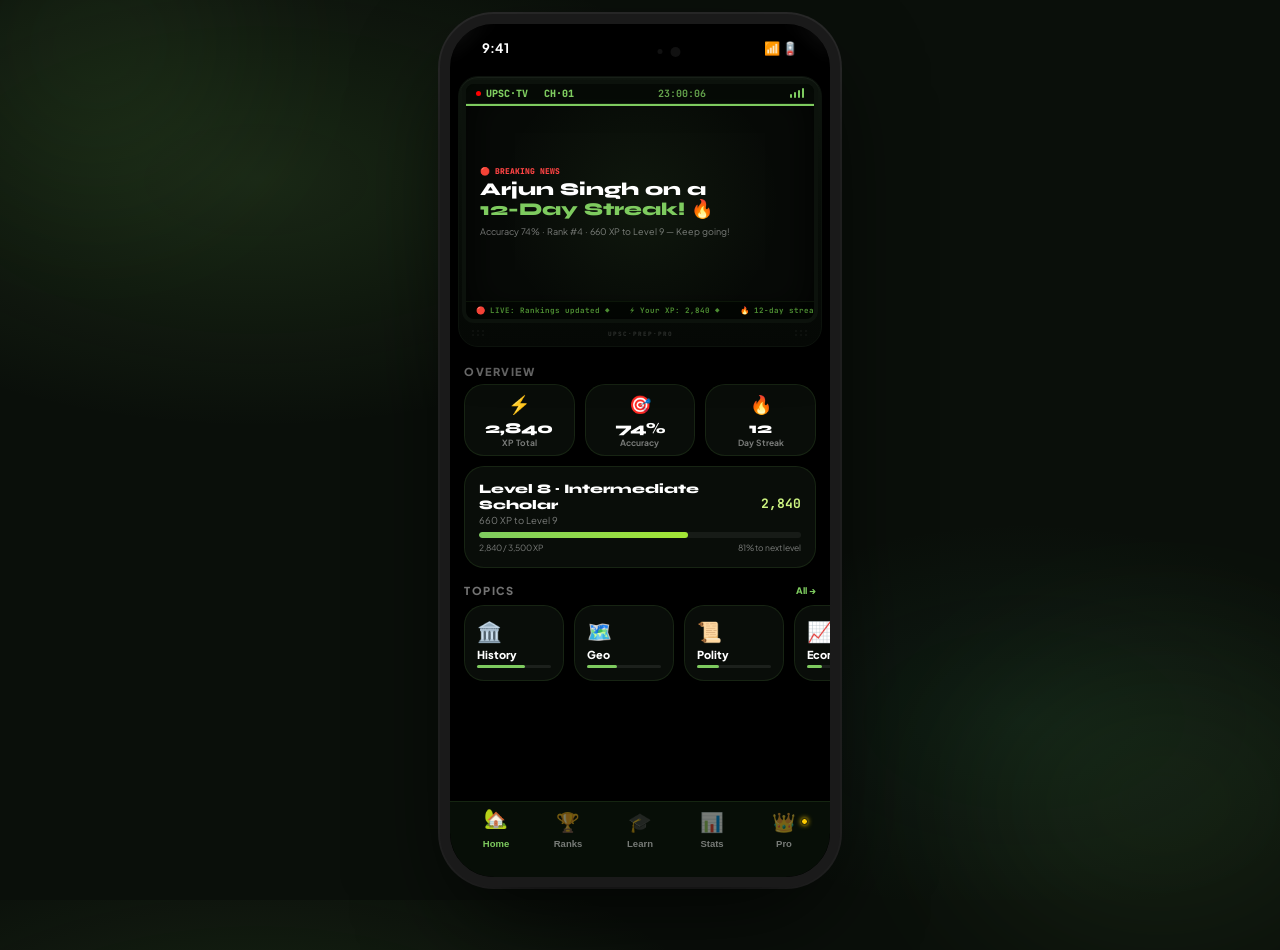
==== commit 53e56117: "few edits" ====
--- a/index.html
+++ b/index.html
@@ -119,48 +119,19 @@
       <!-- ── Bottom Nav ────────────────────────────────────────────────────── -->
       <div class="bnav">
         <button class="nb active" id="nav-home" onclick="switchTab('home')">
-          <div class="nb-i">🏠</div>
-          <div class="nb-l">Home</div>
+          <div class="nb-i">🏡</div> 
+          <div class="nb-l">Home</div> 
         </button>
         <button
           class="nb"
           id="nav-leaderboard"
           onclick="switchTab('leaderboard')"
         >
-          <div class="nb-i" style="line-height: 1">
-            <svg width="20" height="20" viewBox="0 0 20 20" fill="none">
-              <rect
-                x="1"
-                y="10"
-                width="4"
-                height="9"
-                rx="1.5"
-                fill="currentColor"
-                opacity="0.5"
-              />
-              <rect
-                x="8"
-                y="6"
-                width="4"
-                height="13"
-                rx="1.5"
-                fill="currentColor"
-                opacity="0.75"
-              />
-              <rect
-                x="15"
-                y="2"
-                width="4"
-                height="17"
-                rx="1.5"
-                fill="currentColor"
-              />
-            </svg>
-          </div>
+          <div class="nb-i">🏆</div>
           <div class="nb-l">Ranks</div>
         </button>
         <button class="nb" id="nav-learn" onclick="switchTab('learn')">
-          <div class="nb-i">📚</div>
+          <div class="nb-i">🎓</div>
           <div class="nb-l">Learn</div>
         </button>
         <button class="nb" id="nav-stats" onclick="switchTab('stats')">
@@ -173,22 +144,7 @@
           onclick="switchTab('premium')"
           style="position: relative"
         >
-          <div class="nb-i" style="line-height: 1">
-            <svg width="20" height="20" viewBox="0 0 20 20" fill="none">
-              <polygon
-                points="10,2 12.5,7.5 18.5,8.2 14.2,12.2 15.5,18 10,15 4.5,18 5.8,12.2 1.5,8.2 7.5,7.5"
-                fill="none"
-                stroke="currentColor"
-                stroke-width="1.5"
-                stroke-linejoin="round"
-              />
-              <polygon
-                points="10,4.5 12,8.8 16.8,9.4 13.4,12.5 14.3,17.2 10,14.8 5.7,17.2 6.6,12.5 3.2,9.4 8,8.8"
-                fill="currentColor"
-                opacity="0.6"
-              />
-            </svg>
-          </div>
+          <div class="nb-i">👑</div>
           <div class="nb-l">Pro</div>
           <div
             style="
--- a/base.css
+++ b/base.css
@@ -219,7 +219,7 @@
 /* ════════════ PHONE FRAME ════════════ */
 .phone {
   width: min(400px, 94vw);
-  height: min(840px, 92vh);
+  height: min(1000px, 97vh);
   background: #000;
   border-radius: 54px;
   position: relative;
--- a/home/home.css
+++ b/home/home.css
@@ -94,47 +94,74 @@
   width: 2px;
   border-radius: 2px;
   background: var(--tv-hud);
-  opacity: 0.15; /* default = off */
-}
-.tsig-1 { height: 4px;  animation: lvl1 8s ease-in-out infinite; }
-.tsig-2 { height: 6px;  animation: lvl2 8s ease-in-out infinite; }
-.tsig-3 { height: 8px;  animation: lvl3 8s ease-in-out infinite; }
-.tsig-4 { height: 10px; animation: lvl4 8s ease-in-out infinite; }
-
-/* bar 1 — lights up first, stays on longest */
+  
+}
+.tsig-1 { height: 4px;  animation: lvl1 15s  infinite; animation-timing-function: step-end; }
+.tsig-2 { height: 6px;  animation: lvl2 15s  infinite; animation-timing-function: step-end;}
+.tsig-3 { height: 8px;  animation: lvl3 15s  infinite;  animation-timing-function: step-end;}
+.tsig-4 { height: 10px; animation: lvl4 15s  infinite; animation-timing-function: step-end;}
+
+
 @keyframes lvl1 {
-  0%   { opacity: 1; background: var(--tv-hud-dim); } /* no signal */
-  10%  { opacity: 1;    background: var(--tv-hud); }     /* level 1 on */
-  85%  { opacity: 0.08;    background: var(--tv-hud); }     /* stays on */
-  95%  { opacity: 1; background: var(--tv-hud-dim); } /* drops off */
-  100% { opacity: 1; background: var(--tv-hud-dim); }
-}
-
-/* bar 2 — lights up after bar 1 */
+  0%   { opacity: 1; background: var(--tv-hud); }
+  10%  { opacity: 1; background: var(--tv-hud); } 
+  20%  { opacity: 1;    background: var(--tv-hud); }     
+  30%  { opacity: 1;    background: var(--tv-hud); }     
+  45%  { opacity: 1; background: var(--tv-hud); } 
+  55%  { opacity: 1;    background: var(--tv-hud); }   
+  68%  { opacity: 1;    background: var(--tv-hud); }     
+  76%  { opacity: 1;    background: var(--tv-hud); } 
+  82%  { opacity: 1;    background: var(--tv-hud); }  
+  88%  { opacity: 1;    background: var(--tv-hud); }
+  92%  { opacity: 1;    background: var(--tv-hud); }                
+  100%  { opacity: 1; background: var(--tv-hud); } 
+}
+
+
 @keyframes lvl2 {
-  0%   { opacity: 1; background: var(--tv-hud-dim); }
-  10%  { opacity: 1; background: var(--tv-hud-dim); } /* bar 1 only */
-  85%  { opacity: 0.05;    background: var(--tv-hud); }     /* level 2 on */
-  95%  { opacity: 1;    background: var(--tv-hud); }     /* stays on */
-  100%  { opacity: 1; background: var(--tv-hud-dim); } /* drops before bar1 */
-}
-
-/* bar 3 — lights up after bar 2 */
+  0%   { opacity: 0.08; background: var(--tv-hud); }
+  10%  { opacity: 1; background: var(--tv-hud); } 
+  20%  { opacity: 1;    background: var(--tv-hud); }     
+  30%  { opacity: 1;    background: var(--tv-hud); }     
+  45%  { opacity: 1; background: var(--tv-hud); } 
+  55%  { opacity: 0.08;    background: var(--tv-hud); }   
+  68%  { opacity: 1;    background: var(--tv-hud); }     
+  76%  { opacity: 0.08;    background: var(--tv-hud); } 
+  82%  { opacity: 1;    background: var(--tv-hud); }  
+  88%  { opacity: 0.08;    background: var(--tv-hud); }
+  92%  { opacity: 1;    background: var(--tv-hud); }                
+  100%  { opacity: 1; background: var(--tv-hud); } 
+}
+
+
 @keyframes lvl3 {
-  0%   { opacity: 0.00; background: var(--tv-hud-dim); }
-  10%  { opacity: 1; background: var(--tv-hud-dim); } /* bars 1+2 only */
-  85%  { opacity: 0.05;    background: var(--tv-hud); }     /* level 3 on */
-  95%  { opacity: 1;    background: var(--tv-hud); }     /* stays on */
-  100%  { opacity: 1; background: var(--tv-hud-dim); } /* drops before bar2 */
-}
-
-/* bar 4 — lights up last, drops first */
+  0%   { opacity: 0.08; background: var(--tv-hud); }
+  10%  { opacity: 1; background: var(--tv-hud); } 
+  20%  { opacity: 0.08;    background: var(--tv-hud); }     
+  30%  { opacity: 1;    background: var(--tv-hud); }     
+  45%  { opacity: 1; background: var(--tv-hud); } 
+  55%  { opacity: 0.08;    background: var(--tv-hud); }   
+  68%  { opacity: 1;    background: var(--tv-hud); }     
+  76%  { opacity: 0.08;    background: var(--tv-hud); } 
+  82%  { opacity: 1;    background: var(--tv-hud); }  
+  88%  { opacity: 0.08;    background: var(--tv-hud); }
+  92%  { opacity: 1;    background: var(--tv-hud); }                
+  100%  { opacity: 0.08; background: var(--tv-hud); } 
+}
+
 @keyframes lvl4 {
-  0%   { opacity: 0.05; background: var(--tv-hud-dim); }
-  10%  { opacity: 1; background: var(--tv-hud-dim); } /* bars 1+2+3 only */
-  85%  { opacity: 0.08;    background: var(--tv-hud); }     /* full signal! */
-  95%  { opacity: 0.08;    background: var(--tv-hud); }     /* brief full signal */
-  100%  { opacity: 0.08; background: var(--tv-hud-dim); } /* first to drop */
+  0%   { opacity: 0.08; background: var(--tv-hud); }
+  10%  { opacity: 1; background: var(--tv-hud); } 
+  20%  { opacity: 0.08;    background: var(--tv-hud); }     
+  30%  { opacity: 0.08;    background: var(--tv-hud); }     
+  45%  { opacity: 1; background: var(--tv-hud); } 
+  55%  { opacity: 0.08;    background: var(--tv-hud); }   
+  68%  { opacity: 1;    background: var(--tv-hud); }     
+  76%  { opacity: 0.08;    background: var(--tv-hud); } 
+  82%  { opacity: 1;    background: var(--tv-hud); }  
+  88%  { opacity: 0.08;    background: var(--tv-hud); }
+  92%  { opacity: 1;    background: var(--tv-hud); }                
+  100%  { opacity: 0.08; background: var(--tv-hud); } 
 }
 
 /* Slides Area */
@@ -313,7 +340,7 @@
 .stats-row {
   display: grid;
   grid-template-columns: repeat(3, 1fr);
-  gap: 8px;
+  gap: 10px;
   padding: 0 var(--side-pad);
   height: 72px;
 }
@@ -323,7 +350,7 @@
   flex-direction: column;
   align-items: center;
   justify-content: center;
-  padding: 10px;
+  padding: 1px;
 }
 
 .si {
@@ -368,7 +395,7 @@
 .chip-rail {
   display: flex;
   gap: 10px;
-  padding: 4px var(--side-pad) 10px;
+  padding: 2px var(--side-pad) 10px;
   overflow-x: auto;
   scrollbar-width: none;
 }
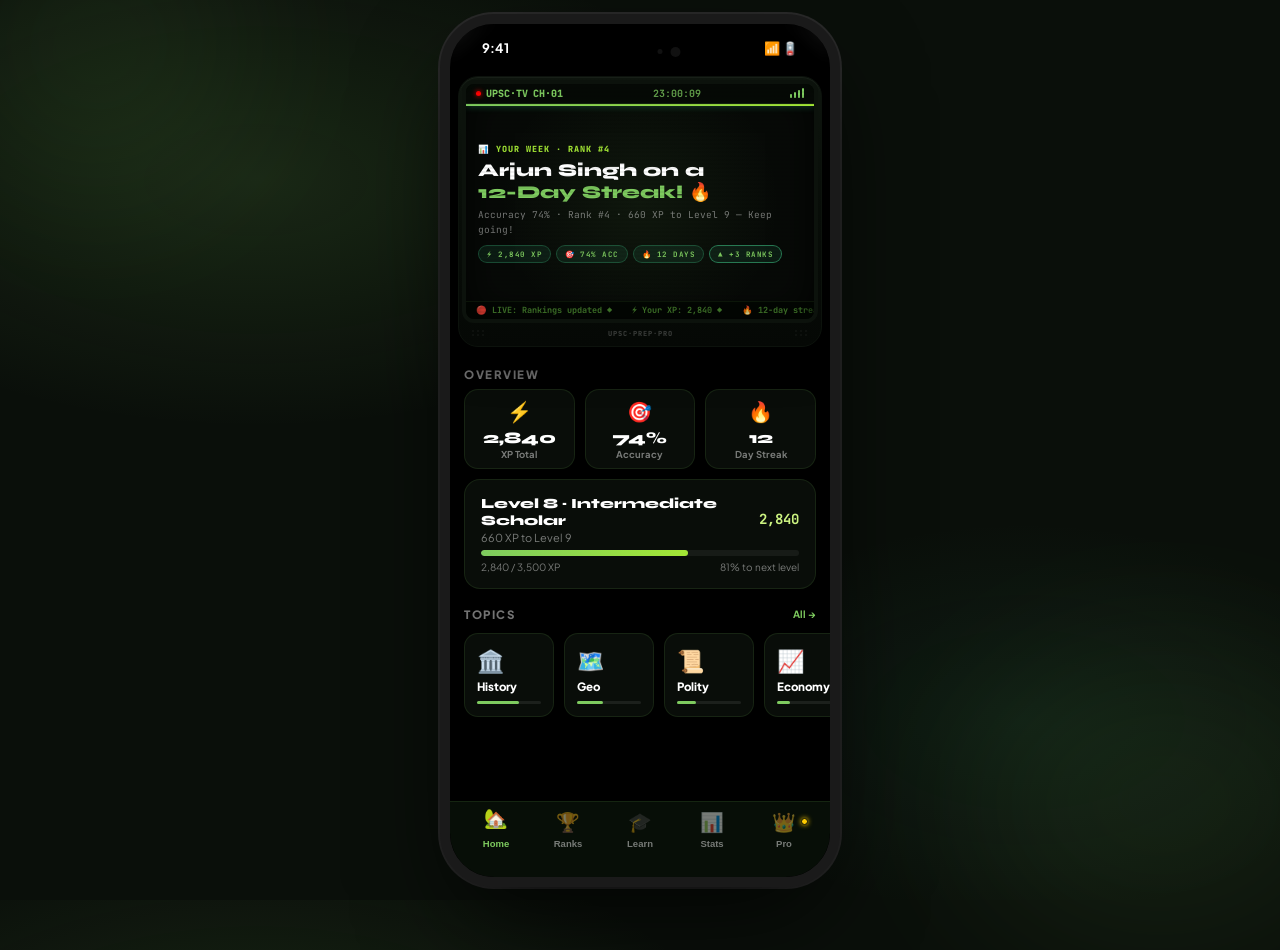
==== commit e53a9ef6: "update" ====
--- a/index.html
+++ b/index.html
@@ -18,7 +18,7 @@
     <!-- ════ BASE (always at root, contains :root, themes, resets) ═══════════ -->
     <link rel="stylesheet" href="base.css" />
 
-    <!-- ════ COMPONENT CSS (loaded from their subfolders) ════════════════════ -->
+    <!-- ════ COMPONENT CSS ════════════════════════════════════════════════════ -->
     <link rel="stylesheet" href="home/home.css" />
     <link rel="stylesheet" href="ranks/leaderboard.css" />
     <link rel="stylesheet" href="learn/learn.css" />
@@ -51,16 +51,11 @@
         animation: _spin 1s linear infinite;
       }
       @keyframes _spin {
-        to {
-          transform: rotate(360deg);
-        }
+        to { transform: rotate(360deg); }
       }
     </style>
 
-    <!-- ════ QUIZ DATA — folder index.js files auto-inject their .js files ═════
-         Each index.js loads all .js files in its folder into window.UPSC_QUIZ_BANKS.
-         To add more questions: drop a .js in the folder + add filename to that index.js
-    ══════════════════════════════════════════════════════════════════════════════ -->
+    <!-- ════ QUIZ DATA ════════════════════════════════════════════════════════ -->
     <script src="quiz-context/quiz-history/index.js"></script>
     <script src="quiz-context/quiz-geography/index.js"></script>
     <script src="quiz-context/quiz-polity/index.js"></script>
@@ -69,17 +64,12 @@
     <script src="quiz-context/quiz-envirounment/index.js"></script>
     <script src="quiz-context/quiz-international/index.js"></script>
 
-    <!-- ════ SUBJECT READER DATA — folder index.js files auto-inject GS paper files
-         Each index.js loads all GsPaperX_YYYY arrays.
-         To add more cards: drop a .js in the folder + add filename to that index.js
-    ══════════════════════════════════════════════════════════════════════════════ -->
+    <!-- ════ SUBJECT READER DATA ═════════════════════════════════════════════ -->
     <script src="subject-context/gs-paper-1/index.js"></script>
     <script src="subject-context/gs-paper-2/index.js"></script>
 
     <!-- ════ ENGINES ═════════════════════════════════════════════════════════ -->
-    <!-- Quiz Engine: getQBank(), startQuizMode(), getTvQs() etc. -->
     <script src="quiz-engine.js"></script>
-    <!-- Subject Engine: getAllGsCards(), openSubjectReader() etc. -->
     <script src="subject-engine.js"></script>
   </head>
 
@@ -104,29 +94,19 @@
         <div class="icons">📶 🪫</div>
       </div>
 
-      <!-- Screens are fetched and injected here -->
+      <!-- Screens injected here by loadComponents() -->
       <div
         id="screens-container"
-        style="
-          flex: 1;
-          display: flex;
-          flex-direction: column;
-          overflow: hidden;
-          position: relative;
-        "
+        style="flex:1;display:flex;flex-direction:column;overflow:hidden;position:relative;"
       ></div>
 
       <!-- ── Bottom Nav ────────────────────────────────────────────────────── -->
       <div class="bnav">
         <button class="nb active" id="nav-home" onclick="switchTab('home')">
-          <div class="nb-i">🏡</div> 
-          <div class="nb-l">Home</div> 
+          <div class="nb-i">🏡</div>
+          <div class="nb-l">Home</div>
         </button>
-        <button
-          class="nb"
-          id="nav-leaderboard"
-          onclick="switchTab('leaderboard')"
-        >
+        <button class="nb" id="nav-leaderboard" onclick="switchTab('leaderboard')">
           <div class="nb-i">🏆</div>
           <div class="nb-l">Ranks</div>
         </button>
@@ -138,31 +118,13 @@
           <div class="nb-i">📊</div>
           <div class="nb-l">Stats</div>
         </button>
-        <button
-          class="nb"
-          id="nav-premium"
-          onclick="switchTab('premium')"
-          style="position: relative"
-        >
+        <button class="nb" id="nav-premium" onclick="switchTab('premium')" style="position:relative">
           <div class="nb-i">👑</div>
           <div class="nb-l">Pro</div>
-          <div
-            style="
-              position: absolute;
-              top: 7px;
-              right: 12px;
-              width: 7px;
-              height: 7px;
-              background: var(--gold);
-              border-radius: 50%;
-              border: 1.5px solid var(--bg);
-              box-shadow: 0 0 5px var(--gold);
-            "
-          ></div>
+          <div style="position:absolute;top:7px;right:12px;width:7px;height:7px;background:var(--gold);border-radius:50%;border:1.5px solid var(--bg);box-shadow:0 0 5px var(--gold);"></div>
         </button>
       </div>
-    </div>
-    <!-- /phone -->
+    </div><!-- /phone -->
 
     <div class="xp-toast" id="xpToast"></div>
     <div class="conf-w" id="confW"></div>
@@ -171,7 +133,7 @@
     <script>
       "use strict";
 
-      // ── Component Loader: fetches HTML from subfolders ────────────────────────
+      // ── Component Loader ──────────────────────────────────────────────────
       async function loadComponents() {
         const components = [
           "home/home.html",
@@ -197,17 +159,15 @@
           console.error("Component load error:", err);
           document.getElementById("app-loader").innerHTML =
             '<div style="text-align:center;padding:20px;">⚠️ Load error. Please use a local server (e.g. Live Server or python -m http.server).<br><br><small>' +
-            err.message +
-            "</small></div>";
+            err.message + "</small></div>";
         }
       }
 
-      // ── Core App Init ─────────────────────────────────────────────────────────
+      // ── Core App Init ─────────────────────────────────────────────────────
       function initApp() {
-        // Normalise any quiz bank globals that loaded before this point
         if (window._normQuizBanks) window._normQuizBanks();
 
-        // ── TV BROADCAST DATA ─────────────────────────────────────────────────
+        // ── TV BROADCAST DATA ─────────────────────────────────────────────
         window.bnData = [
           {
             head: "Arjun Singh on a<br/><em>12-Day Streak!</em> 🔥",
@@ -233,145 +193,48 @@
 
         window.podiumData = [
           {
-            rank: 1,
-            av: "P",
-            name: "Priya Sharma",
-            xp: "4,200",
-            color: "#f59e0b",
-            badge: "👑 CHAMPION OF THE WEEK",
-            stars: 5,
-            streak: "🔥 18-day streak",
-            accuracy: "94% accuracy",
+            rank: 1, av: "P", name: "Priya Sharma", xp: "4,200", color: "#f59e0b",
+            badge: "👑 CHAMPION OF THE WEEK", stars: 5,
+            streak: "🔥 18-day streak", accuracy: "94% accuracy",
             taunt: "She answered every question others skipped.",
-            challenge:
-              "Start a 5-day streak today — your first step to the throne.",
-          },
-          {
-            rank: 2,
-            av: "R",
-            name: "Rahul Verma",
-            xp: "3,680",
-            color: "#6366f1",
-            badge: "🥈 RUNNER-UP — SO CLOSE",
-            stars: 4,
-            streak: "⚡ 9-day streak",
-            accuracy: "88% accuracy",
+            challenge: "Start a 5-day streak today — your first step to the throne.",
+          },
+          {
+            rank: 2, av: "R", name: "Rahul Verma", xp: "3,680", color: "#6366f1",
+            badge: "🥈 RUNNER-UP — SO CLOSE", stars: 4,
+            streak: "⚡ 9-day streak", accuracy: "88% accuracy",
             taunt: "Only 520 XP behind #1. One focused week could flip this.",
-            challenge:
-              "Do 2 quizzes today — close the gap before the week ends!",
-          },
-          {
-            rank: 3,
-            av: "M",
-            name: "Meera K.",
-            xp: "3,100",
-            color: "#ec4899",
-            badge: "🥉 PODIUM HOLDER",
-            stars: 3,
-            streak: "🛡️ 7-day streak",
-            accuracy: "81% accuracy",
+            challenge: "Do 2 quizzes today — close the gap before the week ends!",
+          },
+          {
+            rank: 3, av: "M", name: "Meera K.", xp: "3,100", color: "#ec4899",
+            badge: "🥉 PODIUM HOLDER", stars: 3,
+            streak: "🛡️ 7-day streak", accuracy: "81% accuracy",
             taunt: "She's holding YOUR spot. Just 260 XP away.",
             challenge: "Beat Meera — complete today's challenge for +150 XP!",
           },
         ];
 
         window.shoutoutData = [
-          {
-            rank: 4,
-            av: "A",
-            name: "YOU · Arjun",
-            xp: "2,840",
-            color: "#b44fff",
-            you: true,
-            msg: "So close to the podium! 260 XP and this could be you on that screen 🔥",
-          },
-          {
-            rank: 5,
-            av: "S",
-            name: "Suresh Nair",
-            xp: "2,600",
-            color: "#14b8a6",
-            msg: "Top 5 and climbing! A few more sessions and Suresh cracks the podium ⚡",
-          },
-          {
-            rank: 6,
-            av: "A",
-            name: "Ananya Rao",
-            xp: "2,380",
-            color: "#f43f5e",
-            msg: "From #8 to #6 this week — Ananya is on a tear! 🚀",
-          },
-          {
-            rank: 7,
-            av: "V",
-            name: "Vikram S.",
-            xp: "2,150",
-            color: "#8b5cf6",
-            msg: "Just broke into the top 10! The climb has only begun 💪",
-          },
-          {
-            rank: 8,
-            av: "D",
-            name: "Divya M.",
-            xp: "1,920",
-            color: "#f97316",
-            msg: "Consistent grinder — zero missed daily quizzes this week 📚",
-          },
-          {
-            rank: 9,
-            av: "K",
-            name: "Kiran T.",
-            xp: "1,740",
-            color: "#06b6d4",
-            msg: "Top 10 in just 3 weeks of joining. One to watch 🌟",
-          },
-          {
-            rank: 10,
-            av: "N",
-            name: "Neha P.",
-            xp: "1,580",
-            color: "#a3e635",
-            msg: "Cracked the top 10 today! Late starters can fly too 🎯",
-          },
+          { rank: 4,  av: "A", name: "YOU · Arjun", xp: "2,840", color: "#b44fff", you: true,  msg: "So close to the podium! 260 XP and this could be you on that screen 🔥" },
+          { rank: 5,  av: "S", name: "Suresh Nair", xp: "2,600", color: "#14b8a6", msg: "Top 5 and climbing! A few more sessions and Suresh cracks the podium ⚡" },
+          { rank: 6,  av: "A", name: "Ananya Rao",  xp: "2,380", color: "#f43f5e", msg: "From #8 to #6 this week — Ananya is on a tear! 🚀" },
+          { rank: 7,  av: "V", name: "Vikram S.",   xp: "2,150", color: "#8b5cf6", msg: "Just broke into the top 10! The climb has only begun 💪" },
+          { rank: 8,  av: "D", name: "Divya M.",    xp: "1,920", color: "#f97316", msg: "Consistent grinder — zero missed daily quizzes this week 📚" },
+          { rank: 9,  av: "K", name: "Kiran T.",    xp: "1,740", color: "#06b6d4", msg: "Top 10 in just 3 weeks of joining. One to watch 🌟" },
+          { rank: 10, av: "N", name: "Neha P.",     xp: "1,580", color: "#a3e635", msg: "Cracked the top 10 today! Late starters can fly too 🎯" },
         ];
 
         window.tips = [
-          {
-            ic: "🎨",
-            title: "Try Premium Themes",
-            body: "Tap 👑 Pro tab → tap any theme card to preview Aurora, Ember or Ice live!",
-            cta: "→ Tap 👑 Pro tab",
-          },
-          {
-            ic: "📊",
-            title: "Check Your Stats",
-            body: "Visit 📊 Stats for your mastery heatmap, level progress and badge collection.",
-            cta: "→ Tap 📊 Stats tab",
-          },
-          {
-            ic: "🏆",
-            title: "Climb the Leaderboard",
-            body: "You're Rank #4 — just 260 XP from Rank 3! Check 🏆 Ranks tab.",
-            cta: "→ Tap 🏆 Ranks tab",
-          },
+          { ic: "🎨", title: "Try Premium Themes",    body: "Tap 👑 Pro tab → tap any theme card to preview Aurora, Ember or Ice live!", cta: "→ Tap 👑 Pro tab" },
+          { ic: "📊", title: "Check Your Stats",      body: "Visit 📊 Stats for your mastery heatmap, level progress and badge collection.", cta: "→ Tap 📊 Stats tab" },
+          { ic: "🏆", title: "Climb the Leaderboard", body: "You're Rank #4 — just 260 XP from Rank 3! Check 🏆 Ranks tab.", cta: "→ Tap 🏆 Ranks tab" },
         ];
 
         window.premFeats = [
-          {
-            ic: "🎨",
-            title: "3 Premium Themes",
-            body: "Aurora, Ember, Ice — stunning glassmorphic experiences.",
-          },
-          {
-            ic: "🚫",
-            title: "Go Ad-Free",
-            body: "Remove all ads and study without interruptions.",
-          },
-          {
-            ic: "📰",
-            title: "Daily Current Affairs",
-            body: "Curated news digest every morning — exactly what UPSC tests.",
-          },
+          { ic: "🎨", title: "3 Premium Themes",      body: "Aurora, Ember, Ice — stunning glassmorphic experiences." },
+          { ic: "🚫", title: "Go Ad-Free",            body: "Remove all ads and study without interruptions." },
+          { ic: "📰", title: "Daily Current Affairs", body: "Curated news digest every morning — exactly what UPSC tests." },
         ];
 
         window.tickerItems = [
@@ -385,7 +248,7 @@
           { txt: "💡 Economy 20% — study today" },
         ];
 
-        // ── TV ENGINE DATA (duplication of tickerItems into the ticker DOM) ───
+        // ── Ticker ───────────────────────────────────────────────────────
         const tt = document.getElementById("tickTrack");
         if (tt)
           tt.innerHTML = [...tickerItems, ...tickerItems]
@@ -395,13 +258,13 @@
             )
             .join("");
 
-        // ── TV Slides ─────────────────────────────────────────────────────────
+        // ── TV Slides config ─────────────────────────────────────────────
         window.slides = [
-          { type: "bn", idx: 0, ms: 8000 },
-          { type: "bn", idx: 1, ms: 8000 },
-          { type: "podium", idx: 0, ms: 8000 },
-          { type: "podium", idx: 1, ms: 8000 },
-          { type: "podium", idx: 2, ms: 8000 },
+          { type: "bn",       idx: 0, ms: 8000 },
+          { type: "bn",       idx: 1, ms: 8000 },
+          { type: "podium",   idx: 0, ms: 8000 },
+          { type: "podium",   idx: 1, ms: 8000 },
+          { type: "podium",   idx: 2, ms: 8000 },
           { type: "shoutout", idx: 0, ms: 2500 },
           { type: "shoutout", idx: 1, ms: 2500 },
           { type: "shoutout", idx: 2, ms: 2500 },
@@ -409,27 +272,23 @@
           { type: "shoutout", idx: 4, ms: 2500 },
           { type: "shoutout", idx: 5, ms: 2500 },
           { type: "shoutout", idx: 6, ms: 2500 },
-          { type: "battle", ms: 7000 },
-          { type: "quiz", ms: 26000 },
-          { type: "tip", idx: 0, ms: 9000 },
-          { type: "prem", idx: 0, ms: 9000 },
+          { type: "battle",           ms: 7000 },
+          { type: "quiz",             ms: 12000 },
+          { type: "tip",      idx: 0, ms: 9000 },
+          { type: "prem",     idx: 0, ms: 9000 },
         ];
         window.stepIdx = 0;
         window.tvTimer = null;
-        window.tvQuizTimer = null;
-        window.TV_Q_SECS = 22;
-        window.tvQSecs = 22;
-        window.tvQIdx = 0;
-
-        // ── TV Render Functions ───────────────────────────────────────────────
+
+        // ── TV Render Functions ───────────────────────────────────────────
         window.renderStep = function (step) {
-          if (step.type === "bn") renderBN(step.idx);
-          if (step.type === "podium") renderPodium(step.idx);
+          if (step.type === "bn")       renderBN(step.idx);
+          if (step.type === "podium")   renderPodium(step.idx);
           if (step.type === "shoutout") renderShoutout(step.idx);
-          if (step.type === "battle") renderBattle();
-          if (step.type === "quiz") renderTVQuiz();
-          if (step.type === "tip") renderTip(step.idx % tips.length);
-          if (step.type === "prem") renderPrem(step.idx % premFeats.length);
+          if (step.type === "battle")   renderBattle();
+          if (step.type === "quiz")     renderTVQuiz();
+          if (step.type === "tip")      renderTip(step.idx % tips.length);
+          if (step.type === "prem")     renderPrem(step.idx % premFeats.length);
         };
 
         window.renderBN = function (idx) {
@@ -448,48 +307,33 @@
           const gCfg = {
             1: {
               bg: "linear-gradient(145deg,rgba(255,210,0,0.22),rgba(255,140,0,0.14),rgba(255,60,0,0.07))",
-              border: "rgba(255,210,0,0.45)",
-              glow: "rgba(255,180,0,0.28)",
+              border: "rgba(255,210,0,0.45)", glow: "rgba(255,180,0,0.28)",
               barGrad: "linear-gradient(90deg,#ff9500,#ffd700,#ffe566)",
               namGrad: "linear-gradient(90deg,#ffd700,#ffcc00,#ff9500,#ffd700)",
               xpCol: "linear-gradient(135deg,#ffd700,#ff9500)",
-              badgeBg: "rgba(255,180,0,0.2)",
-              badgeCol: "#ffd700",
-              badgeBdr: "rgba(255,200,0,0.3)",
-              ringCol: "rgba(255,200,0,0.8)",
-              ringShad: "0 0 14px rgba(255,180,0,0.55)",
-              rankTag: "🥇",
-              rankTxt: "RANK #1 · CHAMPION",
+              badgeBg: "rgba(255,180,0,0.2)", badgeCol: "#ffd700", badgeBdr: "rgba(255,200,0,0.3)",
+              ringCol: "rgba(255,200,0,0.8)", ringShad: "0 0 14px rgba(255,180,0,0.55)",
+              rankTag: "🥇", rankTxt: "RANK #1 · CHAMPION",
             },
             2: {
               bg: "linear-gradient(145deg,rgba(210,215,240,0.18),rgba(160,170,210,0.1),rgba(100,110,180,0.06))",
-              border: "rgba(200,205,235,0.38)",
-              glow: "rgba(180,185,220,0.2)",
+              border: "rgba(200,205,235,0.38)", glow: "rgba(180,185,220,0.2)",
               barGrad: "linear-gradient(90deg,#8892c0,#c8ccec,#e0e4ff)",
               namGrad: "linear-gradient(90deg,#c8cce8,#e0e4ff,#a0a8d0,#c8cce8)",
               xpCol: "linear-gradient(135deg,#c0c4e0,#e0e4ff)",
-              badgeBg: "rgba(200,205,235,0.15)",
-              badgeCol: "#c8cce8",
-              badgeBdr: "rgba(200,205,235,0.25)",
-              ringCol: "rgba(200,205,235,0.6)",
-              ringShad: "0 0 12px rgba(180,185,220,0.35)",
-              rankTag: "🥈",
-              rankTxt: "RANK #2 · RUNNER-UP",
+              badgeBg: "rgba(200,205,235,0.15)", badgeCol: "#c8cce8", badgeBdr: "rgba(200,205,235,0.25)",
+              ringCol: "rgba(200,205,235,0.6)", ringShad: "0 0 12px rgba(180,185,220,0.35)",
+              rankTag: "🥈", rankTxt: "RANK #2 · RUNNER-UP",
             },
             3: {
               bg: "linear-gradient(145deg,rgba(210,140,70,0.2),rgba(180,100,40,0.12),rgba(120,60,20,0.06))",
-              border: "rgba(210,140,70,0.38)",
-              glow: "rgba(190,120,50,0.22)",
+              border: "rgba(210,140,70,0.38)", glow: "rgba(190,120,50,0.22)",
               barGrad: "linear-gradient(90deg,#a0522d,#cd7f32,#e8a060)",
               namGrad: "linear-gradient(90deg,#e8a060,#cd7f32,#a05020,#e8a060)",
               xpCol: "linear-gradient(135deg,#cd7f32,#e8a060)",
-              badgeBg: "rgba(200,120,50,0.15)",
-              badgeCol: "#e8a060",
-              badgeBdr: "rgba(200,120,50,0.25)",
-              ringCol: "rgba(205,127,50,0.65)",
-              ringShad: "0 0 12px rgba(190,120,50,0.3)",
-              rankTag: "🥉",
-              rankTxt: "RANK #3 · PODIUM",
+              badgeBg: "rgba(200,120,50,0.15)", badgeCol: "#e8a060", badgeBdr: "rgba(200,120,50,0.25)",
+              ringCol: "rgba(205,127,50,0.65)", ringShad: "0 0 12px rgba(190,120,50,0.3)",
+              rankTag: "🥉", rankTxt: "RANK #3 · PODIUM",
             },
           };
           const g = gCfg[d.rank];
@@ -532,12 +376,14 @@
           const d = shoutoutData[idx];
           const el = document.getElementById("sl-shoutout");
           if (!el) return;
-          el.innerHTML = `<div style="padding:8px;"><div style="font-size:10px;font-weight:800;color:#00d4ff;margin-bottom:6px;">📣 HONOURABLE MENTIONS</div>
-          <div style="display:flex;align-items:center;gap:10px;background:rgba(255,255,255,0.05);padding:10px;border-radius:12px;">
-            <div style="width:36px;height:36px;border-radius:10px;background:linear-gradient(135deg,${d.color},#000);display:flex;align-items:center;justify-content:center;font-weight:900;color:#fff;">${d.av}</div>
-            <div><div style="font-size:12px;font-weight:800;">${d.name}</div><div style="font-size:10px;color:rgba(255,255,255,0.5);">${d.xp} XP</div></div>
-          </div>
-          <div style="margin-top:8px;font-size:10px;line-height:1.4;">${d.msg}</div></div>`;
+          el.innerHTML = `<div style="padding:8px;">
+            <div style="font-size:10px;font-weight:800;color:#00d4ff;margin-bottom:6px;">📣 HONOURABLE MENTIONS</div>
+            <div style="display:flex;align-items:center;gap:10px;background:rgba(255,255,255,0.05);padding:10px;border-radius:12px;">
+              <div style="width:36px;height:36px;border-radius:10px;background:linear-gradient(135deg,${d.color},#000);display:flex;align-items:center;justify-content:center;font-weight:900;color:#fff;">${d.av}</div>
+              <div><div style="font-size:12px;font-weight:800;">${d.name}</div><div style="font-size:10px;color:rgba(255,255,255,0.5);">${d.xp} XP</div></div>
+            </div>
+            <div style="margin-top:8px;font-size:10px;line-height:1.4;">${d.msg}</div>
+          </div>`;
           showSlide("sl-shoutout");
         };
 
@@ -545,102 +391,55 @@
           showSlide("sl-battle");
         };
 
+        // ── TV Quiz: simple flash card — question then answer, no timer UI ──
         window.renderTVQuiz = function () {
-          clearInterval(tvQuizTimer);
-          const tvQs = getTvQs(); // from quiz-engine.js — reads from UPSC_QUIZ_BANKS
-          const q = tvQs[tvQIdx % tvQs.length];
+          const q = getRandomTvQuestion(); // from quiz-engine.js
           const el = document.getElementById("sl-quiz");
           if (!el || !q) return;
+
           el.innerHTML = `
-          <div class="qtv-header">
-            <div class="qtv-mode"><div class="qtv-mode-dot"></div>GK QUIZ · LIVE</div>
-            <div class="qtv-countdown" id="tvCountdownWrap">
-              <svg viewBox="0 0 30 30" width="30" height="30">
-                <circle class="qtv-countdown-track" cx="15" cy="15" r="12"/>
-                <circle class="qtv-countdown-fill" id="tvCountdownArc" cx="15" cy="15" r="12" stroke="#00ff88" stroke-dasharray="75.4" stroke-dashoffset="0"/>
-              </svg>
-              <div class="qtv-countdown-num" id="tvCountdownNum">22</div>
+            <div style="display:flex;justify-content:space-between;align-items:center;margin-bottom:8px;">
+              <div style="font-size:10px;font-weight:800;color:#00d4ff;font-family:'JetBrains Mono',monospace;letter-spacing:1px;">
+                📺 GK FLASH CARD
+              </div>
+              <div style="font-size:9px;color:rgba(255,255,255,0.4);font-family:'JetBrains Mono',monospace;">
+                ${q.tag || "UPSC PREP"}
+              </div>
             </div>
-          </div>
-          <div class="qtv-q">${q.q}</div>
-          <div class="qtv-opts" id="tvQOpts">${q.opts.map((o, i) => `<div class="qtv-opt" data-i="${i}"><span class="qtv-key">${String.fromCharCode(65 + i)}</span>${o}</div>`).join("")}</div>
-          <div id="tvQExp"></div>
-          <div class="qtv-xp-burst" id="tvXpBurst">+25 XP ⚡</div>`;
-          el.querySelectorAll(".qtv-opt").forEach((opt) => {
-            opt.onclick = () =>
-              _revealTVAnswer(parseInt(opt.dataset.i), q.ans, q);
-          });
-          tvQSecs = TV_Q_SECS;
-          _updateTVCountdown();
-          const bar = document.getElementById("tvTimerBar");
-          if (bar) {
-            bar.style.width = "100%";
-            bar.style.background = "linear-gradient(90deg,#00ff88,#00d4ff)";
-          }
-          tvQuizTimer = setInterval(() => {
-            tvQSecs--;
-            _updateTVCountdown();
-            const pct = (tvQSecs / TV_Q_SECS) * 100;
-            if (bar) {
-              bar.style.width = Math.max(0, pct) + "%";
-              if (tvQSecs <= 5)
-                bar.style.background = "linear-gradient(90deg,#ff4444,#ff8800)";
-              else if (tvQSecs <= 9)
-                bar.style.background = "linear-gradient(90deg,#ffd700,#ff9500)";
-            }
-            if (tvQSecs <= 0) {
-              clearInterval(tvQuizTimer);
-              _revealTVAnswer(-1, q.ans, q);
-              tvQIdx++;
-            }
-          }, 1000);
+            <div style="font-family:'Syne',sans-serif;font-size:14px;font-weight:800;line-height:1.35;color:#fff;margin-bottom:12px;">
+              ${q.question}
+            </div>
+            <div style="
+              background:rgba(0,255,140,0.12);
+              border:1px solid rgba(0,255,140,0.35);
+              padding:10px 12px;
+              border-radius:10px;
+              font-family:'JetBrains Mono',monospace;
+              font-size:13px;
+              font-weight:800;
+              color:#00ff88;
+            ">
+              ✅ ${q.answer}
+            </div>
+          `;
+
           showSlide("sl-quiz");
         };
 
-        function _updateTVCountdown() {
-          const num = document.getElementById("tvCountdownNum");
-          const arc = document.getElementById("tvCountdownArc");
-          if (!num || !arc) return;
-          arc.style.strokeDashoffset = 75.4 * (1 - tvQSecs / TV_Q_SECS);
-          arc.style.stroke =
-            tvQSecs <= 5 ? "#ff4444" : tvQSecs <= 9 ? "#ffd700" : "#00ff88";
-          num.textContent = tvQSecs;
-          num.style.color =
-            tvQSecs <= 5 ? "#ff6666" : tvQSecs <= 9 ? "#ffd700" : "#fff";
-        }
-
-        function _revealTVAnswer(chosen, correct, q) {
-          clearInterval(tvQuizTimer);
-          document.querySelectorAll(".qtv-opt").forEach((el, i) => {
-            if (i === correct) el.classList.add("correct");
-            else if (i === chosen) el.classList.add("wrong");
-          });
-          const ok = chosen === correct;
-          const burst = document.getElementById("tvXpBurst");
-          if (burst) {
-            burst.textContent = ok ? "+25 XP ⚡" : "0 XP";
-            burst.style.color = ok ? "#00ff88" : "#ff5555";
-            burst.className = "qtv-xp-burst pop";
-          }
-          const expEl = document.getElementById("tvQExp");
-          if (expEl && q) {
-            const verdict = ok
-              ? "✅ Correct!"
-              : chosen === -1
-                ? "⏱ Time is up!"
-                : "❌ Not quite!";
-            expEl.innerHTML = `<div class="qtv-exp-bar ${ok ? "qtv-exp-win" : "qtv-exp-lose"}"><div class="qtv-exp-verdict">${verdict}</div><div class="qtv-exp-msg">${ok ? q.win || "" : q.lose || ""}</div><div class="qtv-exp-fact">💡 ${q.exp || ""}</div></div>`;
-          }
-        }
-
+        // ── Tip slide: toggles between tip content and honor list ────────
         window.renderTip = function (idx) {
           const t = tips[idx];
           const el = document.getElementById("sl3");
           if (!el) return;
-          el.querySelector("#tipIc").textContent = t.ic;
-          el.querySelector("#tipTitle").textContent = t.title;
-          el.querySelector("#tipBody").textContent = t.body;
-          el.querySelector("#tipCta").textContent = t.cta;
+          // Show tip wrapper, hide honor list
+          const tipWrap    = document.getElementById("tipWrap");
+          const honorWrap  = document.getElementById("honorListWrap");
+          if (tipWrap)   tipWrap.style.display   = "flex";
+          if (honorWrap) honorWrap.style.display  = "none";
+          document.getElementById("tipIc").textContent    = t.ic;
+          document.getElementById("tipTitle").textContent  = t.title;
+          document.getElementById("tipBody").textContent   = t.body;
+          document.getElementById("tipCta").textContent    = t.cta;
           showSlide("sl3");
         };
 
@@ -648,30 +447,36 @@
           const p = premFeats[idx];
           const el = document.getElementById("sl4");
           if (!el) return;
-          el.querySelector("#premIc").textContent = p.ic;
-          el.querySelector("#premTitleTv").textContent = p.title;
-          el.querySelector("#premBodyTv").textContent = p.body;
+          document.getElementById("premIc").textContent      = p.ic;
+          document.getElementById("premTitleTv").textContent = p.title;
+          document.getElementById("premBodyTv").textContent  = p.body;
           showSlide("sl4");
         };
 
         window.showSlide = function (id) {
-          [
-            "sl-bn",
-            "sl-podium",
-            "sl-shoutout",
-            "sl-battle",
-            "sl-quiz",
-            "sl3",
-            "sl4",
-          ].forEach((sid) => {
+          ["sl-bn","sl-podium","sl-shoutout","sl-battle","sl-quiz","sl3","sl4"].forEach((sid) => {
             const el = document.getElementById(sid);
             if (!el) return;
             if (sid === id) {
               el.classList.remove("exit");
               el.classList.add("active");
+              // When honor-mentions slide becomes active (not via renderTip),
+              // restore honor list visibility
+              if (sid === "sl3") {
+                const tipWrap   = document.getElementById("tipWrap");
+                const honorWrap = document.getElementById("honorListWrap");
+                if (tipWrap   && tipWrap.style.display   === "flex") { /* leave tip showing */ }
+              }
             } else if (el.classList.contains("active")) {
               el.classList.remove("active");
               el.classList.add("exit");
+              // When sl3 exits, reset it back to honor list for next time
+              if (sid === "sl3") {
+                const tipWrap   = document.getElementById("tipWrap");
+                const honorWrap = document.getElementById("honorListWrap");
+                if (tipWrap)   tipWrap.style.display   = "none";
+                if (honorWrap) honorWrap.style.display  = "flex";
+              }
               setTimeout(() => el.classList.remove("exit"), 500);
             }
           });
@@ -690,20 +495,16 @@
           }, step.ms);
         };
 
-        // ── Tab / Navigation ─────────────────────────────────────────────────
+        // ── Tab / Navigation ─────────────────────────────────────────────
         window.switchTab = function (id) {
-          document
-            .querySelectorAll(".screen")
-            .forEach((s) => s.classList.remove("active"));
-          document
-            .querySelectorAll(".nb")
-            .forEach((b) => b.classList.remove("active"));
+          document.querySelectorAll(".screen").forEach((s) => s.classList.remove("active"));
+          document.querySelectorAll(".nb").forEach((b) => b.classList.remove("active"));
           const screen = document.getElementById(id);
           if (screen) screen.classList.add("active");
           const nav = document.getElementById("nav-" + id);
           if (nav) nav.classList.add("active");
           if (id === "stats") _animateStats();
-          if (id === "home") _animateHome();
+          if (id === "home")  _animateHome();
           if (id === "learn") {
             if (window.buildSubjectStudyGrid) buildSubjectStudyGrid();
           }
@@ -728,9 +529,9 @@
           const g = document.getElementById("hmG");
           if (!g || g.children.length > 0) return;
           [
-            0, 0, 1, 2, 3, 4, 2, 1, 0, 1, 3, 4, 2, 1, 0, 0, 2, 3, 4, 3, 2, 1, 0,
-            1, 2, 3, 4, 3, 2, 1, 0, 2, 3, 4, 3, 2, 1, 2, 3, 4, 4, 3, 2, 1, 0, 1,
-            2, 3, 4, 3, 2, 1, 2, 3, 4, 3,
+            0,0,1,2,3,4,2,1,0,1,3,4,2,1,0,0,2,3,4,3,2,1,0,
+            1,2,3,4,3,2,1,0,2,3,4,3,2,1,2,3,4,4,3,2,1,0,1,
+            2,3,4,3,2,1,2,3,4,3,
           ].forEach((v) => {
             const c = document.createElement("div");
             c.className = "hmc" + (v > 0 ? " h" + v : "");
@@ -738,29 +539,25 @@
           });
         }
 
-        // ── Theme picker ──────────────────────────────────────────────────────
+        // ── Theme picker ──────────────────────────────────────────────────
         window.pickTheme = function (name, card) {
           document.body.setAttribute("data-theme", name);
-          document
-            .querySelectorAll(".thc")
-            .forEach((c) => c.classList.remove("active"));
+          document.querySelectorAll(".thc").forEach((c) => c.classList.remove("active"));
           if (card) card.classList.add("active");
         };
 
-        // ── Price toggle ──────────────────────────────────────────────────────
+        // ── Price toggle ──────────────────────────────────────────────────
         window.setPrice = function (period, btn) {
-          document
-            .querySelectorAll(".ptb")
-            .forEach((b) => b.classList.remove("active"));
+          document.querySelectorAll(".ptb").forEach((b) => b.classList.remove("active"));
           btn.classList.add("active");
-          const amt = document.getElementById("pAmt");
+          const amt   = document.getElementById("pAmt");
           const cross = document.getElementById("pCross");
           if (period === "monthly") {
-            if (amt) amt.innerHTML = "₹99<span>/mo</span>";
-            if (cross) cross.textContent = "₹149";
+            if (amt)   amt.innerHTML      = "₹99<span>/mo</span>";
+            if (cross) cross.textContent  = "₹149";
           } else {
-            if (amt) amt.innerHTML = "₹499<span>/yr</span>";
-            if (cross) cross.textContent = "₹999";
+            if (amt)   amt.innerHTML      = "₹499<span>/yr</span>";
+            if (cross) cross.textContent  = "₹999";
           }
         };
 
@@ -768,7 +565,7 @@
           toast("🛒 Opening checkout for " + plan + " at " + price);
         };
 
-        // ── Toast & Confetti helpers ──────────────────────────────────────────
+        // ── Toast & Confetti ──────────────────────────────────────────────
         window.toast = function (msg) {
           const t = document.getElementById("xpToast");
           if (!t) return;
@@ -783,45 +580,37 @@
           for (let i = 0; i < 30; i++) {
             const c = document.createElement("div");
             c.className = "conf-p";
-            c.style.cssText = `left:${Math.random() * 100}%;top:${Math.random() * 40 + 10}%;background:hsl(${Math.random() * 360},80%,60%);animation-duration:${0.8 + Math.random() * 0.8}s;animation-delay:${Math.random() * 0.3}s`;
+            c.style.cssText = `left:${Math.random()*100}%;top:${Math.random()*40+10}%;background:hsl(${Math.random()*360},80%,60%);animation-duration:${0.8+Math.random()*0.8}s;animation-delay:${Math.random()*0.3}s`;
             cw.appendChild(c);
             setTimeout(() => c.remove(), 1800);
           }
         };
 
-        // ── Live clock ────────────────────────────────────────────────────────
+        // ── Live clock ────────────────────────────────────────────────────
         setInterval(() => {
           const el = document.getElementById("tvClock");
           if (!el) return;
           const n = new Date();
           el.textContent =
-            String(n.getHours()).padStart(2, "0") +
-            ":" +
-            String(n.getMinutes()).padStart(2, "0") +
-            ":" +
+            String(n.getHours()).padStart(2, "0") + ":" +
+            String(n.getMinutes()).padStart(2, "0") + ":" +
             String(n.getSeconds()).padStart(2, "0");
         }, 1000);
 
-        // ── Kick off! ─────────────────────────────────────────────────────────
+        // ── Kick off ──────────────────────────────────────────────────────
         _animateHome();
         _buildHM();
-        buildSubjectStudyGrid(); // from subject-engine.js — safe even if grid not visible yet
-
-        // Switch to home and start TV loop
+        if (window.buildSubjectStudyGrid) buildSubjectStudyGrid();
         switchTab("home");
         runStep();
       }
 
-      // ── Viewport Height Fix ────────────────────────────────────────────────────
+      // ── Viewport Height Fix ───────────────────────────────────────────────
       function fixHeight() {
-        const h = window.visualViewport
-          ? window.visualViewport.height
-          : window.innerHeight;
-        const w = window.visualViewport
-          ? window.visualViewport.width
-          : window.innerWidth;
+        const h = window.visualViewport ? window.visualViewport.height : window.innerHeight;
+        const w = window.visualViewport ? window.visualViewport.width  : window.innerWidth;
         document.documentElement.style.setProperty("--app-h", h + "px");
-        document.documentElement.style.setProperty("--vph", h + "px");
+        document.documentElement.style.setProperty("--vph",   h + "px");
         const phone = document.getElementById("app");
         if (!phone) return;
         if (w <= 480) {
@@ -832,16 +621,13 @@
       }
       fixHeight();
       window.addEventListener("resize", fixHeight);
-      window.addEventListener("orientationchange", () =>
-        setTimeout(fixHeight, 150),
-      );
+      window.addEventListener("orientationchange", () => setTimeout(fixHeight, 150));
       if (window.visualViewport) {
         window.visualViewport.addEventListener("resize", fixHeight);
         window.visualViewport.addEventListener("scroll", fixHeight);
       }
 
-      // Start everything on load
       window.addEventListener("load", loadComponents);
     </script>
   </body>
-</html>
+</html>
--- a/home/home.css
+++ b/home/home.css
@@ -38,6 +38,23 @@
   flex-direction: column;
 }
 
+/* CRT scanline overlay */
+.tv-screen::after {
+  content: "";
+  position: absolute;
+  inset: 0;
+  background: repeating-linear-gradient(
+    0deg,
+    transparent,
+    transparent 2px,
+    rgba(0, 0, 0, 0.07) 2px,
+    rgba(0, 0, 0, 0.07) 4px
+  );
+  pointer-events: none;
+  z-index: 100;
+  border-radius: 8px;
+}
+
 .tv-screen-inner {
   position: absolute;
   inset: 0;
@@ -68,11 +85,15 @@
   gap: 5px;
 }
 
+/* fix default <p> margin inside tv-ch */
+.tv-ch p { margin: 0; padding: 0; }
+
 .live-pip {
   width: 5px;
   height: 5px;
   background: #ff0000;
   border-radius: 50%;
+  box-shadow: 0 0 5px #ff0000;
   animation: blink 1s step-end infinite;
 }
 
@@ -90,78 +111,38 @@
   align-items: flex-end;
 }
 
-.tsig-1, .tsig-2, .tsig-3, .tsig-4 {
+.tsig-1,
+.tsig-2,
+.tsig-3,
+.tsig-4 {
   width: 2px;
   border-radius: 2px;
   background: var(--tv-hud);
-  
-}
-.tsig-1 { height: 4px;  animation: lvl1 15s  infinite; animation-timing-function: step-end; }
-.tsig-2 { height: 6px;  animation: lvl2 15s  infinite; animation-timing-function: step-end;}
-.tsig-3 { height: 8px;  animation: lvl3 15s  infinite;  animation-timing-function: step-end;}
-.tsig-4 { height: 10px; animation: lvl4 15s  infinite; animation-timing-function: step-end;}
-
+}
+.tsig-1 { height: 4px;  animation: lvl1 15s step-end infinite; }
+.tsig-2 { height: 6px;  animation: lvl2 15s step-end infinite; }
+.tsig-3 { height: 8px;  animation: lvl3 15s step-end infinite; }
+.tsig-4 { height: 10px; animation: lvl4 15s step-end infinite; }
 
 @keyframes lvl1 {
-  0%   { opacity: 1; background: var(--tv-hud); }
-  10%  { opacity: 1; background: var(--tv-hud); } 
-  20%  { opacity: 1;    background: var(--tv-hud); }     
-  30%  { opacity: 1;    background: var(--tv-hud); }     
-  45%  { opacity: 1; background: var(--tv-hud); } 
-  55%  { opacity: 1;    background: var(--tv-hud); }   
-  68%  { opacity: 1;    background: var(--tv-hud); }     
-  76%  { opacity: 1;    background: var(--tv-hud); } 
-  82%  { opacity: 1;    background: var(--tv-hud); }  
-  88%  { opacity: 1;    background: var(--tv-hud); }
-  92%  { opacity: 1;    background: var(--tv-hud); }                
-  100%  { opacity: 1; background: var(--tv-hud); } 
-}
-
-
+  0%,100% { opacity: 1; }
+}
 @keyframes lvl2 {
-  0%   { opacity: 0.08; background: var(--tv-hud); }
-  10%  { opacity: 1; background: var(--tv-hud); } 
-  20%  { opacity: 1;    background: var(--tv-hud); }     
-  30%  { opacity: 1;    background: var(--tv-hud); }     
-  45%  { opacity: 1; background: var(--tv-hud); } 
-  55%  { opacity: 0.08;    background: var(--tv-hud); }   
-  68%  { opacity: 1;    background: var(--tv-hud); }     
-  76%  { opacity: 0.08;    background: var(--tv-hud); } 
-  82%  { opacity: 1;    background: var(--tv-hud); }  
-  88%  { opacity: 0.08;    background: var(--tv-hud); }
-  92%  { opacity: 1;    background: var(--tv-hud); }                
-  100%  { opacity: 1; background: var(--tv-hud); } 
-}
-
-
+  0%   { opacity: 0.08; } 10%  { opacity: 1; }  55%  { opacity: 0.08; }
+  68%  { opacity: 1; }    76%  { opacity: 0.08; } 82%  { opacity: 1; }
+  88%  { opacity: 0.08; } 92%  { opacity: 1; }    100% { opacity: 1; }
+}
 @keyframes lvl3 {
-  0%   { opacity: 0.08; background: var(--tv-hud); }
-  10%  { opacity: 1; background: var(--tv-hud); } 
-  20%  { opacity: 0.08;    background: var(--tv-hud); }     
-  30%  { opacity: 1;    background: var(--tv-hud); }     
-  45%  { opacity: 1; background: var(--tv-hud); } 
-  55%  { opacity: 0.08;    background: var(--tv-hud); }   
-  68%  { opacity: 1;    background: var(--tv-hud); }     
-  76%  { opacity: 0.08;    background: var(--tv-hud); } 
-  82%  { opacity: 1;    background: var(--tv-hud); }  
-  88%  { opacity: 0.08;    background: var(--tv-hud); }
-  92%  { opacity: 1;    background: var(--tv-hud); }                
-  100%  { opacity: 0.08; background: var(--tv-hud); } 
-}
-
+  0%   { opacity: 0.08; } 10%  { opacity: 1; }   20%  { opacity: 0.08; }
+  30%  { opacity: 1; }    45%  { opacity: 1; }    55%  { opacity: 0.08; }
+  68%  { opacity: 1; }    76%  { opacity: 0.08; } 82%  { opacity: 1; }
+  88%  { opacity: 0.08; } 92%  { opacity: 1; }    100% { opacity: 0.08; }
+}
 @keyframes lvl4 {
-  0%   { opacity: 0.08; background: var(--tv-hud); }
-  10%  { opacity: 1; background: var(--tv-hud); } 
-  20%  { opacity: 0.08;    background: var(--tv-hud); }     
-  30%  { opacity: 0.08;    background: var(--tv-hud); }     
-  45%  { opacity: 1; background: var(--tv-hud); } 
-  55%  { opacity: 0.08;    background: var(--tv-hud); }   
-  68%  { opacity: 1;    background: var(--tv-hud); }     
-  76%  { opacity: 0.08;    background: var(--tv-hud); } 
-  82%  { opacity: 1;    background: var(--tv-hud); }  
-  88%  { opacity: 0.08;    background: var(--tv-hud); }
-  92%  { opacity: 1;    background: var(--tv-hud); }                
-  100%  { opacity: 0.08; background: var(--tv-hud); } 
+  0%   { opacity: 0.08; } 10%  { opacity: 1; }   20%  { opacity: 0.08; }
+  30%  { opacity: 0.08; } 45%  { opacity: 1; }    55%  { opacity: 0.08; }
+  68%  { opacity: 1; }    76%  { opacity: 0.08; } 82%  { opacity: 1; }
+  88%  { opacity: 0.08; } 92%  { opacity: 1; }    100% { opacity: 0.08; }
 }
 
 /* Slides Area */
@@ -169,17 +150,14 @@
   flex: 1;
   position: relative;
   overflow: hidden;
-  background: radial-gradient(
-    circle at 50% 50%,
-    var(--tv-hud-glow),
-    transparent 70%
-  );
+  background: radial-gradient(circle at 50% 50%, var(--tv-hud-glow), transparent 70%);
+  min-height: 0;
 }
 
 .tv-slide {
   position: absolute;
   inset: 0;
-  padding: 12px 14px;
+  padding: 10px 12px 8px;
   display: flex;
   flex-direction: column;
   justify-content: center;
@@ -189,6 +167,7 @@
     opacity 0.5s ease,
     transform 0.5s cubic-bezier(0.175, 0.885, 0.32, 1.275);
   pointer-events: none;
+  overflow: hidden;
 }
 
 .tv-slide.active {
@@ -197,249 +176,281 @@
   pointer-events: auto;
 }
 
-/* Slide Types */
+/* ── SLIDE 0 · YOUR RANK (breaking news style) ── */
 .bn-flag {
   font-family: "JetBrains Mono", monospace;
-  font-size: 8px;
-  font-weight: 800;
-  color: #ff4444;
-  margin-bottom: 4px;
-}
-
+  font-size: 8.5px; font-weight: 800; color: var(--acc2);
+  margin-bottom: 5px; letter-spacing: 1px;
+}
 .bn-head {
-  font-size: 18px;
-  font-weight: 900;
+  font-size: 18px; font-weight: 900;
   font-family: "Syne", sans-serif;
-  line-height: 1.1;
-  color: #fff;
-}
-
-.bn-head em {
-  font-style: normal;
-  color: var(--acc);
-}
-
+  line-height: 1.2; color: #fff; margin: 0;
+}
+.bn-head em { font-style: normal; color: var(--acc); }
 .bn-sub {
-  font-size: 9px;
-  color: var(--mut);
-  margin-top: 6px;
-  line-height: 1.4;
-}
-
-/* Timer Bar */
+  font-size: 9.5px; color: var(--mut);
+  margin-top: 5px; line-height: 1.5;
+  font-family: "JetBrains Mono", monospace;
+}
+.bn-badges { display: flex; gap: 5px; margin-top: 8px; flex-wrap: wrap; }
+.bn-badge {
+  background: rgba(78, 255, 176, 0.08);
+  border: 1px solid rgba(78, 255, 176, 0.2);
+  border-radius: 20px; padding: 3px 8px;
+  font-size: 7.5px; font-weight: 700; color: var(--acc);
+  font-family: "JetBrains Mono", monospace; letter-spacing: 0.5px;
+}
+
+/* ── SHARED SLIDE LABEL ── */
+.slide-label {
+  font-family: "JetBrains Mono", monospace;
+  font-size: 8px; font-weight: 800; letter-spacing: 1.5px; color: var(--acc3);
+  margin-bottom: 6px;
+  display: flex; align-items: center; gap: 5px; flex-shrink: 0;
+}
+.slide-label::after {
+  content: ""; flex: 1; height: 1px; background: rgba(255, 209, 102, 0.15);
+}
+
+/* ── SLIDE 1 · PODIUM ── */
+.podium-slide { padding: 8px 10px 8px !important; justify-content: flex-start !important; }
+.podium-row {
+  display: flex; gap: 6px; align-items: stretch; justify-content: center;
+  flex: 1; min-height: 0;
+}
+.podium-card {
+  flex: 1; border-radius: 12px; display: flex; flex-direction: column;
+  align-items: center; justify-content: center; padding: 8px 4px 6px;
+  position: relative; border: 1px solid transparent; gap: 2px;
+}
+.podium-card.rank-1 {
+  background: linear-gradient(175deg, rgba(255,209,102,0.18), rgba(255,209,102,0.06));
+  border-color: rgba(255, 209, 102, 0.4);
+  box-shadow: 0 0 24px rgba(255,209,102,0.12), 0 4px 12px rgba(0,0,0,0.4), inset 0 1px 0 rgba(255,209,102,0.2);
+  transform: translateY(-6px) scale(1.03);
+}
+.podium-card.rank-2 {
+  background: linear-gradient(175deg, rgba(192,192,192,0.14), rgba(192,192,192,0.04));
+  border-color: rgba(192, 192, 192, 0.28);
+}
+.podium-card.rank-3 {
+  background: linear-gradient(175deg, rgba(205,127,50,0.14), rgba(205,127,50,0.04));
+  border-color: rgba(205, 127, 50, 0.28);
+}
+.p-crown { font-size: 13px; filter: drop-shadow(0 0 6px rgba(255,209,102,0.6)); }
+.p-rank-num { position: absolute; top: 4px; right: 5px; font-family: "JetBrains Mono", monospace; font-size: 8px; font-weight: 800; opacity: 0.3; color: #fff; }
+.p-avatar { width: 30px; height: 30px; border-radius: 50%; display: flex; align-items: center; justify-content: center; font-size: 14px; margin-bottom: 1px; }
+.rank-1 .p-avatar { background: radial-gradient(circle at 40% 35%, rgba(255,220,120,0.3), rgba(255,209,102,0.06)); border: 2px solid rgba(255,209,102,0.5); box-shadow: 0 0 10px rgba(255,209,102,0.2); }
+.rank-2 .p-avatar { background: radial-gradient(circle at 40% 35%, rgba(220,220,220,0.2), rgba(200,200,200,0.04)); border: 2px solid rgba(200,200,200,0.35); }
+.rank-3 .p-avatar { background: radial-gradient(circle at 40% 35%, rgba(220,140,60,0.2), rgba(205,127,50,0.04)); border: 2px solid rgba(205,127,50,0.35); }
+.p-name { font-family: "Syne", sans-serif; font-size: 10px; font-weight: 800; color: #fff; text-align: center; line-height: 1.1; }
+.p-xp   { font-family: "JetBrains Mono", monospace; font-size: 8px; font-weight: 800; }
+.rank-1 .p-xp { color: var(--acc3); text-shadow: 0 0 8px rgba(255,209,102,0.4); }
+.rank-2 .p-xp { color: #d0d0d0; }
+.rank-3 .p-xp { color: #e0963c; }
+.p-streak { font-size: 7.5px; color: rgba(255,255,255,0.4); font-family: "JetBrains Mono", monospace; }
+
+/* ── SLIDE 2 · SHOUTOUTS ── */
+.shoutout-slide { padding: 8px 10px 8px !important; justify-content: flex-start !important; }
+.shout-body { flex: 1; display: flex; flex-direction: column; gap: 5px; margin-top: 2px; min-height: 0; }
+.shout-row {
+  display: flex; align-items: center; gap: 7px;
+  background: rgba(255,255,255,0.04); border: 1px solid rgba(255,255,255,0.08);
+  border-radius: 9px; padding: 6px 8px; flex: 1; min-height: 0;
+}
+.shout-avatar { font-size: 16px; width: 28px; height: 28px; display: flex; align-items: center; justify-content: center; background: rgba(255,255,255,0.05); border-radius: 7px; flex-shrink: 0; }
+.shout-info { flex: 1; min-width: 0; }
+.shout-name { font-family: "Syne", sans-serif; font-size: 11px; font-weight: 800; color: #fff; }
+.shout-stat { font-size: 8px; color: var(--mut); font-family: "JetBrains Mono", monospace; margin-top: 1px; }
+.shout-badge { font-size: 7.5px; font-weight: 800; font-family: "JetBrains Mono", monospace; padding: 3px 7px; border-radius: 9px; letter-spacing: 0.5px; white-space: nowrap; flex-shrink: 0; }
+.shout-badge.green  { background: rgba(78,255,176,0.12);  color: var(--acc);  border: 1px solid rgba(78,255,176,0.3); }
+.shout-badge.yellow { background: rgba(255,209,102,0.12); color: var(--acc3); border: 1px solid rgba(255,209,102,0.3); }
+.shout-badge.red    { background: rgba(255,107,107,0.12); color: var(--acc4); border: 1px solid rgba(255,107,107,0.3); }
+
+/* ── SLIDE 3 · VS CHALLENGER ── */
+.battle-slide { padding: 8px 10px 8px !important; justify-content: flex-start !important; }
+.battle-body { flex: 1; display: flex; flex-direction: column; justify-content: center; gap: 6px; min-height: 0; }
+.battle-vs-row { display: flex; align-items: stretch; gap: 6px; }
+.battle-player {
+  flex: 1; background: rgba(255,255,255,0.04); border: 1px solid rgba(255,255,255,0.09);
+  border-radius: 10px; padding: 7px 6px;
+  display: flex; flex-direction: column; align-items: center; gap: 2px; position: relative;
+}
+.battle-player.winner {
+  border-color: rgba(78,255,176,0.38); background: rgba(78,255,176,0.07);
+  box-shadow: 0 0 16px rgba(78,255,176,0.08), inset 0 1px 0 rgba(78,255,176,0.1);
+}
+.bp-you-tag {
+  position: absolute; top: 4px; left: 5px;
+  font-family: "JetBrains Mono", monospace; font-size: 6px; font-weight: 800;
+  color: var(--acc); background: rgba(78,255,176,0.15); border-radius: 3px; padding: 1px 4px;
+}
+.bp-rival-tag {
+  position: absolute; top: 4px; left: 5px;
+  font-family: "JetBrains Mono", monospace; font-size: 6px; font-weight: 800;
+  color: var(--acc4); background: rgba(255,107,107,0.15); border-radius: 3px; padding: 1px 4px;
+}
+.bp-avi   { font-size: 20px; line-height: 1; margin-top: 6px; }
+.bp-name  { font-size: 10px; font-weight: 800; color: #fff; font-family: "Syne", sans-serif; text-align: center; }
+.bp-score { font-family: "JetBrains Mono", monospace; font-size: 15px; font-weight: 800; color: rgba(255,255,255,0.5); line-height: 1; }
+.battle-player.winner .bp-score { color: var(--acc); text-shadow: 0 0 10px rgba(78,255,176,0.35); }
+.bp-acc { font-size: 7px; color: var(--mut); font-family: "JetBrains Mono", monospace; text-align: center; }
+
+.vs-badge {
+  width: 24px; height: 24px; align-self: center; flex-shrink: 0;
+  background: rgba(255,107,107,0.12); border: 1px solid rgba(255,107,107,0.25); border-radius: 50%;
+  display: flex; align-items: center; justify-content: center;
+  font-size: 7.5px; font-weight: 900; color: var(--acc4);
+  font-family: "JetBrains Mono", monospace;
+}
+.battle-bar-wrap { height: 6px; background: rgba(255,255,255,0.06); border-radius: 4px; overflow: hidden; display: flex; }
+.battle-bar-a { height: 100%; background: linear-gradient(90deg, var(--acc), var(--acc2)); border-radius: 4px 0 0 4px; transition: width 0.9s ease-out; }
+.battle-bar-b { flex: 1; height: 100%; background: rgba(255,107,107,0.35); border-radius: 0 4px 4px 0; }
+.battle-result { font-family: "JetBrains Mono", monospace; font-size: 7.5px; color: var(--acc); text-align: center; letter-spacing: 0.3px; }
+.battle-prize  { font-family: "JetBrains Mono", monospace; font-size: 7px; color: var(--acc3); text-align: center; margin-top: 1px; opacity: 0.8; }
+
+/* ══════════════════════════════════════
+   SLIDE 4 · QUIZ (flash card — no timer UI needed)
+   ══════════════════════════════════════ */
+.quiz-slide {
+  padding: 6px 10px 6px !important;
+  justify-content: flex-start !important;
+  display: flex !important;
+  flex-direction: column !important;
+  gap: 0 !important;
+  overflow: hidden !important;
+}
+
+/* Timer progress bar (top of slides-wrap) */
 .qtv-timer-bar {
-  position: absolute;
-  top: 0;
-  left: 0;
-  height: 2px;
-  background: var(--acc);
-  z-index: 10;
+  position: absolute; top: 0; left: 0; height: 2px;
+  background: linear-gradient(90deg, var(--acc), var(--acc2));
+  z-index: 10; box-shadow: 0 0 6px rgba(78,255,176,0.5);
   transition: width 1s linear;
 }
 
-/* Ticker */
+/* ══════════════════════════════════════
+   SLIDE 5 · HONORABLE MENTIONS (#sl3)
+   ══════════════════════════════════════ */
+#sl3 { padding: 7px 9px 7px !important; justify-content: flex-start !important; }
+
+.honor-list { flex: 1; display: flex; flex-direction: column; gap: 3px; margin-top: 2px; min-height: 0; overflow: hidden; }
+
+.honor-row {
+  display: flex; align-items: center; gap: 0;
+  background: rgba(255,255,255,0.035); border: 1px solid rgba(255,255,255,0.07);
+  border-radius: 8px; overflow: hidden;
+  flex: 1; min-height: 0;
+  animation: honorIn 0.35s ease backwards;
+}
+.honor-row.you-row { border-color: rgba(78,255,176,0.2); background: rgba(78,255,176,0.04); }
+.honor-row:nth-child(1){animation-delay:.04s}
+.honor-row:nth-child(2){animation-delay:.09s}
+.honor-row:nth-child(3){animation-delay:.14s}
+.honor-row:nth-child(4){animation-delay:.19s}
+@keyframes honorIn { from{opacity:0;transform:translateX(-6px)} to{opacity:1;transform:translateX(0)} }
+
+.honor-rank { font-family: "JetBrains Mono", monospace; font-size: 8px; font-weight: 800; color: rgba(255,255,255,0.25); padding: 0 5px 0 7px; flex-shrink: 0; }
+.honor-rank.you-rank { color: var(--acc) !important; }
+.honor-avi  { font-size: 14px; width: 22px; height: 22px; display: flex; align-items: center; justify-content: center; background: rgba(255,255,255,0.05); border-radius: 5px; flex-shrink: 0; margin-right: 5px; }
+.honor-info { flex: 1; min-width: 0; padding: 5px 0; }
+.honor-name { font-family: "Syne", sans-serif; font-size: 9.5px; font-weight: 800; color: #fff; white-space: nowrap; overflow: hidden; text-overflow: ellipsis; line-height: 1.15; }
+.you-tag { font-family: "JetBrains Mono", monospace; font-size: 6px; font-weight: 800; color: var(--acc); background: rgba(78,255,176,0.15); border-radius: 3px; padding: 0 3px; vertical-align: middle; margin-left: 3px; }
+.honor-meta { font-family: "JetBrains Mono", monospace; font-size: 6.5px; color: var(--mut); margin-top: 1px; }
+
+.honor-right {
+  display: flex; flex-direction: column; align-items: flex-end; justify-content: center;
+  gap: 2px; padding: 4px 7px; min-width: 78px; flex-shrink: 0;
+  border-left: 1px solid rgba(255,255,255,0.06);
+}
+.honor-xp-row { display: flex; align-items: center; gap: 4px; }
+.honor-xp { font-family: "JetBrains Mono", monospace; font-size: 10px; font-weight: 800; color: var(--acc3); }
+.honor-mv { font-family: "JetBrains Mono", monospace; font-size: 6.5px; font-weight: 800; padding: 1px 4px; border-radius: 4px; }
+.honor-mv.up   { background: rgba(78,255,176,0.12);  color: var(--acc);  border: 1px solid rgba(78,255,176,0.3); }
+.honor-mv.down { background: rgba(255,107,107,0.12); color: var(--acc4); border: 1px solid rgba(255,107,107,0.3); }
+.honor-mv.new  { background: rgba(255,209,102,0.12); color: var(--acc3); border: 1px solid rgba(255,209,102,0.3); }
+.honor-bar-wrap { width: 100%; height: 3px; background: rgba(255,255,255,0.07); border-radius: 3px; overflow: hidden; }
+.honor-bar { height: 100%; background: linear-gradient(90deg, var(--acc2), var(--acc)); border-radius: 3px; transition: width 0.8s; }
+.honor-bar-hot { background: linear-gradient(90deg, #ff6b6b, var(--acc3)); }
+.honor-rival { font-family: "JetBrains Mono", monospace; font-size: 6px; color: rgba(255,255,255,0.28); white-space: nowrap; }
+.honor-rival strong { color: rgba(255,255,255,0.5); font-weight: 700; }
+
+/* ── SLIDE 6 · PREMIUM (#sl4) ── */
+#sl4 { text-align: center; }
+.prem-tag      { font-family: "JetBrains Mono", monospace; font-size: 8px; font-weight: 800; color: var(--acc3); letter-spacing: 1.5px; margin-bottom: 5px; }
+.prem-ic-tv    { font-size: 26px; margin-bottom: 4px; }
+.prem-title-tv { font-family: "Syne", sans-serif; font-size: 13px; font-weight: 800; color: #fff; margin-bottom: 3px; }
+.prem-body-tv  { font-size: 8.5px; color: var(--mut); margin-bottom: 8px; font-family: "JetBrains Mono", monospace; line-height: 1.4; }
+.prem-btn-tv {
+  background: linear-gradient(135deg, var(--acc3), #ff9f43); border: none; border-radius: 8px;
+  padding: 6px 16px; font-family: "JetBrains Mono", monospace; font-size: 9px; font-weight: 800;
+  color: #000; cursor: pointer; letter-spacing: 0.5px; transition: transform 0.15s;
+}
+.prem-btn-tv:active { transform: scale(0.96); }
+
+/* ══════════════════════════════════════
+   TICKER
+   ══════════════════════════════════════ */
 .tv-ticker {
   height: 18px;
   background: var(--tv-ticker-bg);
   border-top: 1px solid var(--tv-ticker-border);
-  display: flex;
-  align-items: center;
-  overflow: hidden;
-  flex-shrink: 0;
-}
-
-.ticker-track {
-  display: flex;
-  white-space: nowrap;
-  animation: ticker 30s linear infinite;
-}
-
-.ticker-item {
-  font-family: "JetBrains Mono", monospace;
-  font-size: 7.5px;
-  font-weight: 700;
-  color: var(--tv-ticker-txt);
-  padding: 0 10px;
-}
-
-/* Bezel Bottom */
-.bezel-btm {
-  height: 20px;
-  display: flex;
-  align-items: center;
-  justify-content: space-between;
-  padding: 0 10px;
-}
-
-.tv-speaker {
-  display: grid;
-  grid-template-columns: repeat(3, 3px);
-  gap: 2px;
-}
-
-.sp-dot {
-  width: 2px;
-  height: 2px;
-  background: rgba(255, 255, 255, 0.05);
-  border-radius: 50%;
-}
-
-.bezel-btm-center {
-  display: flex;
-  flex-direction: column;
-  align-items: center;
-  gap: 2px;
-}
-
-.b-dots {
-  display: flex;
-  gap: 3px;
-}
-
-.b-dot {
-  width: 3px;
-  height: 3px;
-  background: rgba(255, 255, 255, 0.1);
-  border-radius: 50%;
-}
-
-.b-dot.on {
-  background: var(--tv-hud);
-  box-shadow: 0 0 4px var(--tv-hud);
-}
-
-.b-brand {
-  font-size: 6px;
-  font-weight: 800;
-  letter-spacing: 1px;
-  color: rgba(255, 255, 255, 0.15);
-  font-family: "JetBrains Mono", monospace;
-}
-
-/* Overview Section */
+  display: flex; align-items: center; overflow: hidden; flex-shrink: 0; position: relative;
+}
+.tv-ticker::before, .tv-ticker::after {
+  content: ""; position: absolute; top: 0; bottom: 0; width: 16px; z-index: 2; pointer-events: none;
+}
+.tv-ticker::before { left: 0;  background: linear-gradient(90deg, var(--tv-ticker-bg), transparent); }
+.tv-ticker::after  { right: 0; background: linear-gradient(-90deg, var(--tv-ticker-bg), transparent); }
+.ticker-track { display: flex; white-space: nowrap; animation: ticker 30s linear infinite; }
+.ticker-item  { font-family: "JetBrains Mono", monospace; font-size: 8.5px; font-weight: 700; color: var(--tv-ticker-txt); padding: 0 10px; opacity: 0.8; }
+.ticker-sep   { font-family: "JetBrains Mono", monospace; font-size: 8px; color: rgba(78,255,176,0.25); padding: 0 2px; }
+
+/* ══════════════════════════════════════
+   BEZEL BOTTOM
+   ══════════════════════════════════════ */
+.bezel-btm { height: 20px; display: flex; align-items: center; justify-content: space-between; padding: 0 10px; }
+.tv-speaker { display: grid; grid-template-columns: repeat(3, 3px); gap: 2px; }
+.sp-dot { width: 2px; height: 2px; background: rgba(255,255,255,0.05); border-radius: 50%; }
+.bezel-btm-center { display: flex; flex-direction: column; align-items: center; gap: 2px; }
+.b-dots { display: flex; gap: 3px; }
+.b-dot  { width: 3px; height: 3px; background: rgba(255,255,255,0.1); border-radius: 50%; transition: background 0.3s, box-shadow 0.3s; }
+.b-dot.on { background: var(--tv-hud); box-shadow: 0 0 4px var(--tv-hud); }
+.b-brand { font-size: 7px; font-weight: 800; letter-spacing: 1px; color: rgba(255,255,255,0.2); font-family: "JetBrains Mono", monospace; }
+
+/* ══════════════════════════════════════
+   OVERVIEW SECTION
+   ══════════════════════════════════════ */
 .sec-hd {
-  padding: 10px var(--side-pad) 6px;
-  font-size: 11px;
-  font-weight: 800;
-  text-transform: uppercase;
-  letter-spacing: 1.5px;
-  color: var(--mut);
-  display: flex;
-  justify-content: space-between;
-  align-items: center;
-}
-
-.sec-hd a {
-  font-size: 9px;
-  color: var(--acc);
-  text-decoration: none;
-  letter-spacing: 0;
-  text-transform: none;
-}
-
-.stats-row {
-  display: grid;
-  grid-template-columns: repeat(3, 1fr);
-  gap: 10px;
-  padding: 0 var(--side-pad);
-  height: 72px;
-}
-
-.stat {
-  display: flex;
-  flex-direction: column;
-  align-items: center;
-  justify-content: center;
-  padding: 1px;
-}
-
-.si {
-  font-size: 18px;
-  margin-bottom: 4px;
-}
-
-.sv {
-  font-size: 15px;
-  font-weight: 900;
-  font-family: "Syne", sans-serif;
-}
-
-.sl {
-  font-size: 8.5px;
-  font-weight: 700;
-  color: var(--mut);
-}
-
-/* Level Card */
-.home-lv-card {
-  margin: 10px var(--side-pad) 0;
-  padding: 14px;
-}
-
-.xp-track {
-  height: 6px;
-  background: rgba(255, 255, 255, 0.06);
-  border-radius: 4px;
-  margin: 4px 0;
-  overflow: hidden;
-}
-
-.xp-fill {
-  height: 100%;
-  background: linear-gradient(90deg, var(--acc), var(--acc2));
-  border-radius: 4px;
-  transition: width 1s ease-out;
-}
-
-/* Topics Rail */
-.chip-rail {
-  display: flex;
-  gap: 10px;
-  padding: 2px var(--side-pad) 10px;
-  overflow-x: auto;
-  scrollbar-width: none;
-}
-
-.chip {
-  min-width: 100px;
-  padding: 12px;
-  display: flex;
-  flex-direction: column;
-  gap: 4px;
-}
-
-.chip-i {
-  font-size: 20px;
-}
-
-.chip-n {
-  font-size: 11px;
-  font-weight: 800;
-}
-
-.chip-b {
-  height: 3px;
-  background: rgba(255, 255, 255, 0.08);
-  border-radius: 2px;
-}
-
-.chip-f {
-  height: 100%;
-  background: var(--acc);
-  border-radius: 2px;
-}
-
-@keyframes ticker {
-  0% {
-    transform: translateX(0);
-  }
-  100% {
-    transform: translateX(-50%);
-  }
-}
-
-@keyframes blink {
-  50% {
-    opacity: 0;
-  }
-}
+  padding: 12px var(--side-pad) 7px;
+  font-size: 11.5px; font-weight: 800; text-transform: uppercase; letter-spacing: 1.5px; color: var(--mut);
+  display: flex; justify-content: space-between; align-items: center;
+}
+.sec-hd a { font-size: 10px; color: var(--acc); text-decoration: none; letter-spacing: 0; text-transform: none; font-weight: 700; cursor: pointer; transition: opacity 0.2s; }
+.sec-hd a:hover { opacity: 0.7; }
+
+.stats-row { display: grid; grid-template-columns: repeat(3, 1fr); gap: 10px; padding: 0 var(--side-pad); height: 80px; }
+.stat { display: flex; flex-direction: column; align-items: center; justify-content: center; padding: 2px; border-radius: 14px; transition: transform 0.2s; }
+.stat:active { transform: scale(0.96); }
+.si { font-size: 20px; margin-bottom: 4px; }
+.sv { font-size: 16px; font-weight: 900; font-family: "Syne", sans-serif; }
+.sl { font-size: 9.5px; font-weight: 700; color: var(--mut); margin-top: 1px; }
+
+.home-lv-card { margin: 10px var(--side-pad) 0; padding: 15px 16px; border-radius: 16px; }
+.xp-track { height: 6px; background: rgba(255,255,255,0.06); border-radius: 4px; margin: 4px 0; overflow: hidden; }
+.xp-fill  { height: 100%; background: linear-gradient(90deg, var(--acc), var(--acc2)); border-radius: 4px; transition: width 1s ease-out; }
+
+.chip-rail { display: flex; gap: 10px; padding: 4px var(--side-pad) 10px; overflow-x: auto; scrollbar-width: none; }
+.chip { min-width: 90px; padding: 12px; display: flex; flex-direction: column; gap: 5px; cursor: pointer; border-radius: 14px; transition: transform 0.2s; }
+.chip:active { transform: scale(0.95); }
+.chip-i { font-size: 22px; }
+.chip-n { font-size: 11.5px; font-weight: 800; color: var(--txt); }
+.chip-b { height: 3px; background: rgba(255,255,255,0.08); border-radius: 2px; margin-top: 2px; }
+.chip-f { height: 100%; background: var(--acc); border-radius: 2px; transition: width 0.8s ease; }
+
+/* ══════════════════════════════════════
+   KEYFRAMES
+   ══════════════════════════════════════ */
+@keyframes ticker { 0% { transform: translateX(0); } 100% { transform: translateX(-50%); } }
+@keyframes blink  { 50% { opacity: 0; } }
--- a/learn/learn.css
+++ b/learn/learn.css
@@ -7,14 +7,14 @@
 }
 
 .scr-hd h2 {
-  font-size: 24px;
+  font-size: 26px;
   font-weight: 900;
   font-family: "Syne", sans-serif;
   margin-bottom: 4px;
 }
 
 .scr-hd p {
-  font-size: 12px;
+  font-size: 13px;
   color: var(--mut);
 }
 
@@ -38,22 +38,23 @@
 }
 
 .gc-ic {
-  font-size: 24px;
+  font-size: 26px;
   margin-bottom: 4px;
 }
 .gc-name {
-  font-size: 14px;
+  font-size: 15px;
   font-weight: 900;
   font-family: "Syne", sans-serif;
 }
 .gc-meta {
-  font-size: 9.5px;
+  font-size: 10.5px;
   color: var(--mut);
 }
 .gc-xp {
-  font-size: 10px;
+  font-size: 11px;
   font-weight: 800;
   margin-top: 4px;
+  color: var(--acc);
 }
 .gc-gold {
   color: var(--gold);
@@ -97,14 +98,14 @@
 }
 
 .ssc-ic {
-  width: 44px;
-  height: 44px;
-  background: rgba(255, 255, 255, 0.04);
+  width: 46px;
+  height: 46px;
+  background: rgba(255, 255, 255, 0.05);
   border-radius: 12px;
   display: flex;
   align-items: center;
   justify-content: center;
-  font-size: 22px;
+  font-size: 24px;
   flex-shrink: 0;
 }
 
@@ -113,14 +114,14 @@
   min-width: 0;
 }
 .ssc-nm {
-  font-size: 14px;
+  font-size: 15px;
   font-weight: 900;
   font-family: "Syne", sans-serif;
 }
 .ssc-ct {
-  font-size: 9.5px;
-  color: var(--mut);
-  margin-top: 2px;
+  font-size: 10.5px;
+  color: var(--mut);
+  margin-top: 3px;
 }
 
 .ssc-bar {
@@ -154,17 +155,17 @@
   flex: 1;
 }
 .sr-subject-nm {
-  font-size: 15px;
+  font-size: 16px;
   font-weight: 900;
   font-family: "Syne", sans-serif;
 }
 .sr-progress-txt {
-  font-size: 9.5px;
+  font-size: 10.5px;
   color: var(--mut);
 }
 .sr-counter {
   font-family: "JetBrains Mono", monospace;
-  font-size: 11px;
+  font-size: 12px;
   font-weight: 700;
   color: var(--mut2);
 }
@@ -209,30 +210,30 @@
 }
 
 .sr-card-tag {
-  font-size: 9px;
+  font-size: 10px;
   font-weight: 800;
   letter-spacing: 1.5px;
   color: var(--acc);
   text-transform: uppercase;
 }
 .sr-card-q {
-  font-size: 17px;
-  font-weight: 800;
-  font-family: "Syne", sans-serif;
-  line-height: 1.4;
+  font-size: 18px;
+  font-weight: 800;
+  font-family: "Syne", sans-serif;
+  line-height: 1.45;
   color: #fff;
 }
 .sr-card-ans-lbl {
-  font-size: 9px;
+  font-size: 10px;
   font-weight: 800;
   color: #4ade80;
   text-transform: uppercase;
   margin-top: 12px;
 }
 .sr-card-ans {
-  font-size: 14px;
-  line-height: 1.6;
-  color: rgba(255, 255, 255, 0.8);
+  font-size: 14.5px;
+  line-height: 1.65;
+  color: rgba(255, 255, 255, 0.85);
 }
 
 .sr-nav {
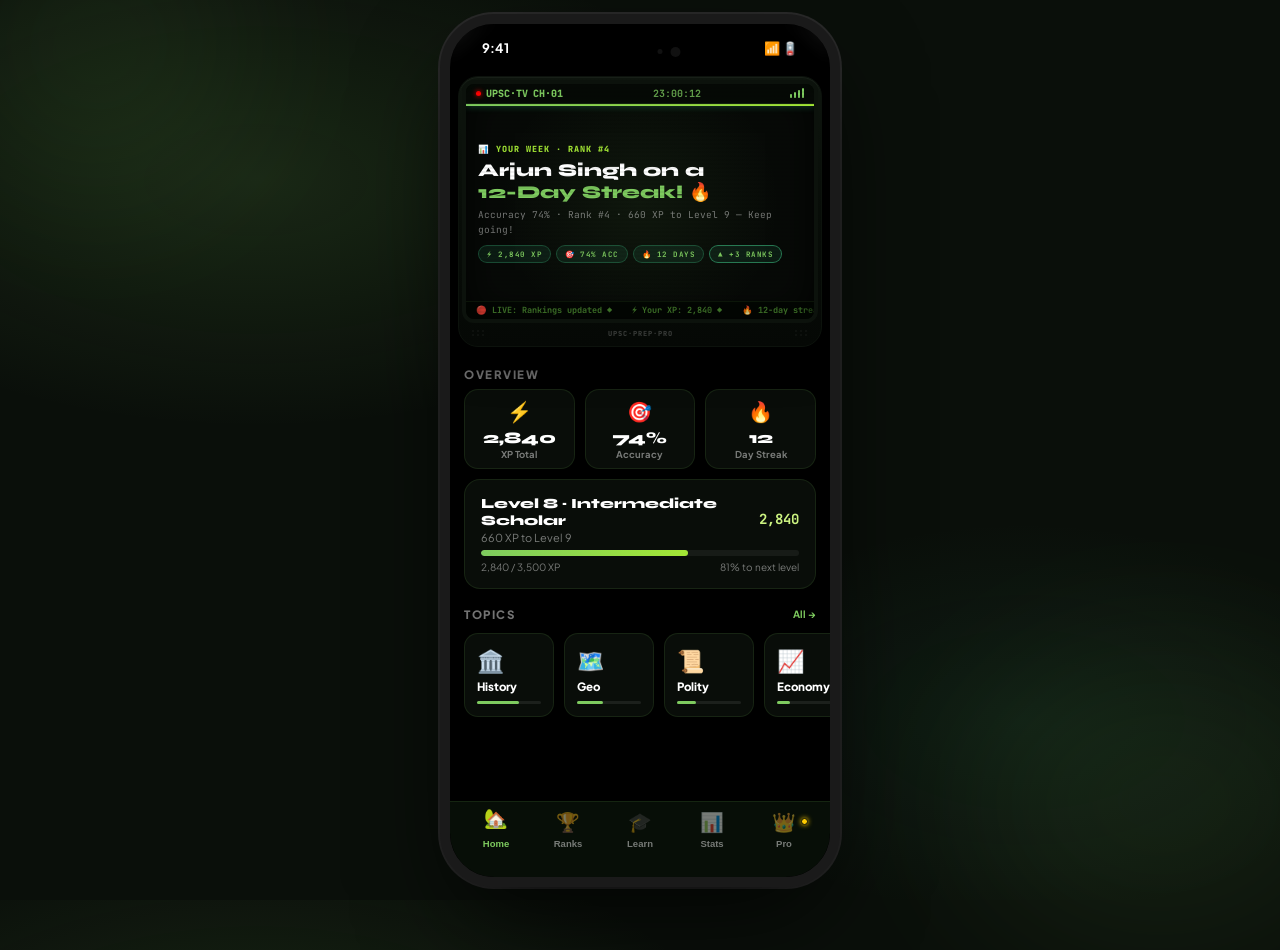
==== commit 65a56e0f: "ui" ====
--- a/index.html
+++ b/index.html
@@ -542,6 +542,7 @@
         // ── Theme picker ──────────────────────────────────────────────────
         window.pickTheme = function (name, card) {
           document.body.setAttribute("data-theme", name);
+          localStorage.setItem("upsc_theme", name);
           document.querySelectorAll(".thc").forEach((c) => c.classList.remove("active"));
           if (card) card.classList.add("active");
         };
@@ -598,6 +599,16 @@
         }, 1000);
 
         // ── Kick off ──────────────────────────────────────────────────────
+        // Restore last picked theme
+        const savedTheme = localStorage.getItem("upsc_theme");
+        if (savedTheme) {
+          document.body.setAttribute("data-theme", savedTheme);
+          const savedCard = document.getElementById("th-" + savedTheme);
+          if (savedCard) {
+            document.querySelectorAll(".thc").forEach((c) => c.classList.remove("active"));
+            savedCard.classList.add("active");
+          }
+        }
         _animateHome();
         _buildHM();
         if (window.buildSubjectStudyGrid) buildSubjectStudyGrid();
--- a/base.css
+++ b/base.css
@@ -10,6 +10,7 @@
   --acc: #d4a843;
   --acc2: #eec15c;
   --acc3: #f5d68d;
+  --acc4: #ff6b6b;
   --gold: #ffcc00;
   --cyan: #00d4ff;
   --side-pad: 14px;
@@ -18,7 +19,7 @@
   --nav-h: 76px;
   --sh-gold: 0 8px 32px rgba(212, 168, 67, 0.15);
 
-  /* TV Variables — Default (Moss-ish/Dark) */
+  /* TV Variables — Default */
   --tv-cabinet: #1a1a18;
   --tv-cabinet2: #121210;
   --tv-cabinet3: #0a0a09;
@@ -37,6 +38,10 @@
   --nav: rgba(10, 10, 12, 0.9);
 }
 
+/* ════════════════════════════════════════
+   EXISTING THEMES
+   ════════════════════════════════════════ */
+
 body[data-theme="aurora"] {
   --bg: #040d12;
   --card: rgba(15, 35, 45, 0.4);
@@ -44,6 +49,7 @@
   --acc: #48cae4;
   --acc2: #90e0ef;
   --acc3: #ade8f4;
+  --acc4: #ff6b6b;
   --b: rgba(72, 202, 228, 0.1);
   --b2: rgba(72, 202, 228, 0.2);
   --nav: rgba(2, 13, 16, 0.94);
@@ -65,16 +71,8 @@
   --tv-bar-bg2: rgba(0, 20, 25, 0.55);
 
   background:
-    radial-gradient(
-      ellipse 60% 40% at 80% 10%,
-      rgba(72, 202, 228, 0.12),
-      transparent
-    ),
-    radial-gradient(
-      circle at 10% 90%,
-      rgba(0, 180, 216, 0.08),
-      transparent 50%
-    ),
+    radial-gradient(ellipse 60% 40% at 80% 10%, rgba(72, 202, 228, 0.12), transparent),
+    radial-gradient(circle at 10% 90%, rgba(0, 180, 216, 0.08), transparent 50%),
     var(--bg);
 }
 
@@ -85,6 +83,7 @@
   --acc: #7ecb5f;
   --acc2: #a3e635;
   --acc3: #ccf381;
+  --acc4: #ff6b6b;
   --b: rgba(126, 203, 95, 0.12);
   --b2: rgba(126, 203, 95, 0.22);
   --nav: rgba(8, 15, 8, 0.94);
@@ -106,16 +105,8 @@
   --tv-bar-bg2: rgba(15, 25, 15, 0.55);
 
   background:
-    radial-gradient(
-      ellipse 70% 50% at 20% 20%,
-      rgba(126, 203, 95, 0.13),
-      transparent 55%
-    ),
-    radial-gradient(
-      ellipse 50% 40% at 80% 80%,
-      rgba(61, 158, 110, 0.09),
-      transparent 55%
-    ),
+    radial-gradient(ellipse 70% 50% at 20% 20%, rgba(126, 203, 95, 0.13), transparent 55%),
+    radial-gradient(ellipse 50% 40% at 80% 80%, rgba(61, 158, 110, 0.09), transparent 55%),
     var(--bg);
 }
 
@@ -126,6 +117,7 @@
   --acc: #ff7c1a;
   --acc2: #ff9e4d;
   --acc3: #ffbd80;
+  --acc4: #ff4444;
   --b: rgba(255, 124, 26, 0.1);
   --b2: rgba(255, 124, 26, 0.2);
   --nav: rgba(18, 10, 5, 0.94);
@@ -148,11 +140,7 @@
 
   background:
     radial-gradient(circle at 20% 20%, rgba(255, 124, 26, 0.1), transparent),
-    radial-gradient(
-      ellipse 50% 50% at 80% 80%,
-      rgba(255, 60, 0, 0.08),
-      transparent
-    ),
+    radial-gradient(ellipse 50% 50% at 80% 80%, rgba(255, 60, 0, 0.08), transparent),
     var(--bg);
 }
 
@@ -163,6 +151,7 @@
   --acc: #0090e0;
   --acc2: #33aaff;
   --acc3: #77ccff;
+  --acc4: #ff6b6b;
   --b: rgba(0, 144, 224, 0.1);
   --b2: rgba(0, 144, 224, 0.22);
   --nav: rgba(6, 6, 15, 0.92);
@@ -185,13 +174,231 @@
 
   background:
     radial-gradient(circle at 20% 20%, rgba(0, 144, 224, 0.1), transparent),
-    radial-gradient(
-      ellipse 60% 50% at 80% 80%,
-      rgba(51, 170, 255, 0.08),
-      transparent
-    ),
-    var(--bg);
-}
+    radial-gradient(ellipse 60% 50% at 80% 80%, rgba(51, 170, 255, 0.08), transparent),
+    var(--bg);
+}
+
+/* ════════════════════════════════════════
+   NEW PREMIUM THEMES
+   ════════════════════════════════════════ */
+
+/* ── ROYAL · Deep violet / amethyst ── */
+body[data-theme="royal"] {
+  --bg: #07040f;
+  --card: rgba(30, 15, 55, 0.45);
+  --card2: rgba(45, 20, 75, 0.45);
+  --acc: #b06bff;
+  --acc2: #d09eff;
+  --acc3: #e8c9ff;
+  --acc4: #ff6b9d;
+  --b: rgba(176, 107, 255, 0.12);
+  --b2: rgba(176, 107, 255, 0.24);
+  --nav: rgba(7, 3, 16, 0.95);
+
+  --tv-cabinet: #120820;
+  --tv-cabinet2: #0d0518;
+  --tv-cabinet3: #080310;
+  --tv-screen-bg: #060210;
+  --tv-screen-border: #0f0520;
+  --tv-hud: #b06bff;
+  --tv-hud-dim: #4a2080;
+  --tv-hud-glow: rgba(176, 107, 255, 0.09);
+  --tv-hud-border: rgba(176, 107, 255, 0.15);
+  --tv-ticker-bg: rgba(5, 2, 12, 0.6);
+  --tv-ticker-border: rgba(176, 107, 255, 0.1);
+  --tv-ticker-txt: #7a40c0;
+  --tv-sig: rgba(176, 107, 255, 0.45);
+  --tv-bar-bg: rgba(8, 3, 18, 0.85);
+  --tv-bar-bg2: rgba(20, 8, 40, 0.6);
+
+  background:
+    radial-gradient(ellipse 65% 45% at 15% 15%, rgba(176, 107, 255, 0.14), transparent 55%),
+    radial-gradient(ellipse 55% 45% at 85% 85%, rgba(120, 40, 200, 0.1), transparent 55%),
+    radial-gradient(circle at 50% 50%, rgba(80, 0, 160, 0.06), transparent 60%),
+    var(--bg);
+}
+
+/* ── CRIMSON · Blood red / rose ── */
+body[data-theme="crimson"] {
+  --bg: #0f0407;
+  --card: rgba(50, 10, 20, 0.45);
+  --card2: rgba(65, 15, 28, 0.45);
+  --acc: #ff3366;
+  --acc2: #ff6688;
+  --acc3: #ffaabb;
+  --acc4: #ffaa33;
+  --b: rgba(255, 51, 102, 0.12);
+  --b2: rgba(255, 51, 102, 0.24);
+  --nav: rgba(14, 3, 7, 0.95);
+
+  --tv-cabinet: #200810;
+  --tv-cabinet2: #160508;
+  --tv-cabinet3: #0f0305;
+  --tv-screen-bg: #0d0306;
+  --tv-screen-border: #1a0510;
+  --tv-hud: #ff3366;
+  --tv-hud-dim: #7a1530;
+  --tv-hud-glow: rgba(255, 51, 102, 0.09);
+  --tv-hud-border: rgba(255, 51, 102, 0.15);
+  --tv-ticker-bg: rgba(10, 2, 5, 0.6);
+  --tv-ticker-border: rgba(255, 51, 102, 0.1);
+  --tv-ticker-txt: #cc2244;
+  --tv-sig: rgba(255, 51, 102, 0.45);
+  --tv-bar-bg: rgba(12, 3, 6, 0.85);
+  --tv-bar-bg2: rgba(30, 8, 15, 0.6);
+
+  background:
+    radial-gradient(ellipse 60% 40% at 10% 10%, rgba(255, 51, 102, 0.13), transparent 55%),
+    radial-gradient(ellipse 50% 50% at 90% 80%, rgba(180, 20, 60, 0.1), transparent 55%),
+    radial-gradient(circle at 50% 40%, rgba(120, 0, 40, 0.07), transparent 50%),
+    var(--bg);
+}
+
+/* ── VOID · Pure black with electric cyan ── */
+body[data-theme="void"] {
+  --bg: #000000;
+  --card: rgba(8, 8, 12, 0.7);
+  --card2: rgba(12, 12, 18, 0.7);
+  --acc: #00fff5;
+  --acc2: #40fffa;
+  --acc3: #80fff8;
+  --acc4: #ff00aa;
+  --b: rgba(0, 255, 245, 0.08);
+  --b2: rgba(0, 255, 245, 0.18);
+  --nav: rgba(0, 0, 0, 0.97);
+
+  --tv-cabinet: #050505;
+  --tv-cabinet2: #030303;
+  --tv-cabinet3: #010101;
+  --tv-screen-bg: #020202;
+  --tv-screen-border: #080808;
+  --tv-hud: #00fff5;
+  --tv-hud-dim: #006660;
+  --tv-hud-glow: rgba(0, 255, 245, 0.1);
+  --tv-hud-border: rgba(0, 255, 245, 0.14);
+  --tv-ticker-bg: rgba(0, 0, 0, 0.8);
+  --tv-ticker-border: rgba(0, 255, 245, 0.08);
+  --tv-ticker-txt: #00b8b0;
+  --tv-sig: rgba(0, 255, 245, 0.5);
+  --tv-bar-bg: rgba(0, 0, 0, 0.9);
+  --tv-bar-bg2: rgba(0, 10, 10, 0.7);
+
+  background:
+    radial-gradient(ellipse 40% 30% at 20% 20%, rgba(0, 255, 245, 0.07), transparent 55%),
+    radial-gradient(ellipse 35% 30% at 80% 80%, rgba(255, 0, 170, 0.06), transparent 55%),
+    #000000;
+}
+
+/* ── SAKURA · Cherry blossom pink ── */
+body[data-theme="sakura"] {
+  --bg: #0f0709;
+  --card: rgba(50, 18, 28, 0.45);
+  --card2: rgba(65, 25, 38, 0.45);
+  --acc: #ff85a1;
+  --acc2: #ffaabc;
+  --acc3: #ffd0da;
+  --acc4: #ffd166;
+  --b: rgba(255, 133, 161, 0.12);
+  --b2: rgba(255, 133, 161, 0.24);
+  --nav: rgba(14, 5, 8, 0.95);
+
+  --tv-cabinet: #1e0d12;
+  --tv-cabinet2: #16090d;
+  --tv-cabinet3: #0f0608;
+  --tv-screen-bg: #0c040a;
+  --tv-screen-border: #1a0b10;
+  --tv-hud: #ff85a1;
+  --tv-hud-dim: #803348;
+  --tv-hud-glow: rgba(255, 133, 161, 0.09);
+  --tv-hud-border: rgba(255, 133, 161, 0.14);
+  --tv-ticker-bg: rgba(10, 3, 5, 0.6);
+  --tv-ticker-border: rgba(255, 133, 161, 0.09);
+  --tv-ticker-txt: #cc5577;
+  --tv-sig: rgba(255, 133, 161, 0.45);
+  --tv-bar-bg: rgba(12, 3, 7, 0.85);
+  --tv-bar-bg2: rgba(28, 8, 16, 0.6);
+
+  background:
+    radial-gradient(ellipse 65% 45% at 20% 10%, rgba(255, 133, 161, 0.13), transparent 55%),
+    radial-gradient(ellipse 50% 45% at 80% 85%, rgba(200, 80, 120, 0.09), transparent 55%),
+    radial-gradient(circle at 55% 50%, rgba(255, 180, 200, 0.04), transparent 50%),
+    var(--bg);
+}
+
+/* ── OBSIDIAN · Near-black with silver chrome ── */
+body[data-theme="obsidian"] {
+  --bg: #080808;
+  --card: rgba(20, 20, 22, 0.55);
+  --card2: rgba(28, 28, 32, 0.55);
+  --acc: #c0c8d8;
+  --acc2: #d8e0ee;
+  --acc3: #eef2f8;
+  --acc4: #7eb8f7;
+  --b: rgba(192, 200, 216, 0.1);
+  --b2: rgba(192, 200, 216, 0.2);
+  --nav: rgba(5, 5, 6, 0.97);
+
+  --tv-cabinet: #101012;
+  --tv-cabinet2: #0a0a0c;
+  --tv-cabinet3: #060608;
+  --tv-screen-bg: #060608;
+  --tv-screen-border: #101014;
+  --tv-hud: #c0c8d8;
+  --tv-hud-dim: #505860;
+  --tv-hud-glow: rgba(192, 200, 216, 0.07);
+  --tv-hud-border: rgba(192, 200, 216, 0.12);
+  --tv-ticker-bg: rgba(4, 4, 5, 0.7);
+  --tv-ticker-border: rgba(192, 200, 216, 0.08);
+  --tv-ticker-txt: #8890a0;
+  --tv-sig: rgba(192, 200, 216, 0.4);
+  --tv-bar-bg: rgba(5, 5, 7, 0.88);
+  --tv-bar-bg2: rgba(14, 14, 18, 0.65);
+
+  background:
+    radial-gradient(ellipse 55% 35% at 15% 15%, rgba(192, 200, 216, 0.07), transparent 55%),
+    radial-gradient(ellipse 45% 35% at 85% 85%, rgba(120, 140, 180, 0.05), transparent 55%),
+    #080808;
+}
+
+/* ── NEON · Cyberpunk lime / magenta ── */
+body[data-theme="neon"] {
+  --bg: #030a03;
+  --card: rgba(5, 22, 5, 0.55);
+  --card2: rgba(8, 30, 8, 0.55);
+  --acc: #39ff14;
+  --acc2: #7fff3a;
+  --acc3: #b8ff80;
+  --acc4: #ff14dc;
+  --b: rgba(57, 255, 20, 0.1);
+  --b2: rgba(57, 255, 20, 0.22);
+  --nav: rgba(2, 7, 2, 0.97);
+
+  --tv-cabinet: #060e06;
+  --tv-cabinet2: #040a04;
+  --tv-cabinet3: #020602;
+  --tv-screen-bg: #030803;
+  --tv-screen-border: #070e07;
+  --tv-hud: #39ff14;
+  --tv-hud-dim: #1a7008;
+  --tv-hud-glow: rgba(57, 255, 20, 0.1);
+  --tv-hud-border: rgba(57, 255, 20, 0.14);
+  --tv-ticker-bg: rgba(1, 5, 1, 0.7);
+  --tv-ticker-border: rgba(57, 255, 20, 0.09);
+  --tv-ticker-txt: #28bb0f;
+  --tv-sig: rgba(57, 255, 20, 0.5);
+  --tv-bar-bg: rgba(2, 6, 2, 0.88);
+  --tv-bar-bg2: rgba(5, 15, 5, 0.65);
+
+  background:
+    radial-gradient(ellipse 55% 40% at 15% 15%, rgba(57, 255, 20, 0.1), transparent 55%),
+    radial-gradient(ellipse 45% 40% at 85% 80%, rgba(255, 20, 220, 0.07), transparent 55%),
+    radial-gradient(circle at 50% 50%, rgba(20, 80, 10, 0.05), transparent 50%),
+    var(--bg);
+}
+
+/* ════════════════════════════════════════
+   BASE RESET & LAYOUT
+   ════════════════════════════════════════ */
 
 * {
   margin: 0;
@@ -245,15 +452,8 @@
   pointer-events: none;
   transition: all 1s ease;
 }
-.b1 {
-  top: -100px;
-  left: -50px;
-}
-.b2 {
-  bottom: -50px;
-  right: -80px;
-  width: 400px;
-}
+.b1 { top: -100px; left: -50px; }
+.b2 { bottom: -50px; right: -80px; width: 400px; }
 
 /* Island */
 .island {
@@ -272,18 +472,8 @@
   padding: 0 12px;
   gap: 8px;
 }
-.isl-dot {
-  width: 5px;
-  height: 5px;
-  background: #111;
-  border-radius: 50%;
-}
-.isl-cam {
-  width: 10px;
-  height: 10px;
-  background: #111;
-  border-radius: 50%;
-}
+.isl-dot { width: 5px; height: 5px; background: #111; border-radius: 50%; }
+.isl-cam { width: 10px; height: 10px; background: #111; border-radius: 50%; }
 
 /* Status Bar */
 .sbar {
@@ -330,20 +520,10 @@
   cursor: pointer;
   transition: all 0.2s;
 }
-.nb-i {
-  font-size: 19px;
-  transition: transform 0.2s cubic-bezier(0.175, 0.885, 0.32, 1.275);
-}
-.nb-l {
-  font-size: 9.5px;
-  font-weight: 700;
-}
-.nb.active {
-  color: var(--acc);
-}
-.nb.active .nb-i {
-  transform: translateY(-4px);
-}
+.nb-i { font-size: 19px; transition: transform 0.2s cubic-bezier(0.175, 0.885, 0.32, 1.275); }
+.nb-l { font-size: 9.5px; font-weight: 700; }
+.nb.active { color: var(--acc); }
+.nb.active .nb-i { transform: translateY(-4px); }
 
 /* Shared Screens */
 .screen {
@@ -361,9 +541,7 @@
   display: block;
   animation: fadeIn 0.4s ease-out;
 }
-.screen::-webkit-scrollbar {
-  display: none;
-}
+.screen::-webkit-scrollbar { display: none; }
 
 /* Shared Glassmorphism */
 .glass {
@@ -375,14 +553,8 @@
 }
 
 @keyframes fadeIn {
-  from {
-    opacity: 0;
-    transform: translateY(8px);
-  }
-  to {
-    opacity: 1;
-    transform: translateY(0);
-  }
+  from { opacity: 0; transform: translateY(8px); }
+  to   { opacity: 1; transform: translateY(0); }
 }
 
 /* Toast */
@@ -422,17 +594,14 @@
   pointer-events: none;
   z-index: 2000;
 }
-.cdot {
+.conf-p {
   position: absolute;
-  opacity: 1;
+  width: 6px;
+  height: 6px;
+  border-radius: 2px;
+  animation: cFall 1.4s ease-in forwards;
 }
 @keyframes cFall {
-  0% {
-    transform: translateY(-20px) rotate(0deg);
-    opacity: 1;
-  }
-  100% {
-    transform: translateY(400px) rotate(360deg);
-    opacity: 0;
-  }
-}
+  0%   { transform: translateY(-20px) rotate(0deg); opacity: 1; }
+  100% { transform: translateY(400px) rotate(360deg); opacity: 0; }
+}
--- a/premium/premium.css
+++ b/premium/premium.css
@@ -152,9 +152,14 @@
   position: relative;
 }
 
-.thc.sel {
+.thc.active {
   border-color: var(--acc);
-  box-shadow: 0 0 20px var(--tv-hud-glow);
+  border-width: 2px;
+  box-shadow:
+    0 0 0 3px rgba(255, 255, 255, 0.08),
+    0 0 18px var(--acc),
+    inset 0 0 12px rgba(255, 255, 255, 0.04);
+  transform: scale(1.03);
 }
 .th-lkbdg {
   position: absolute;
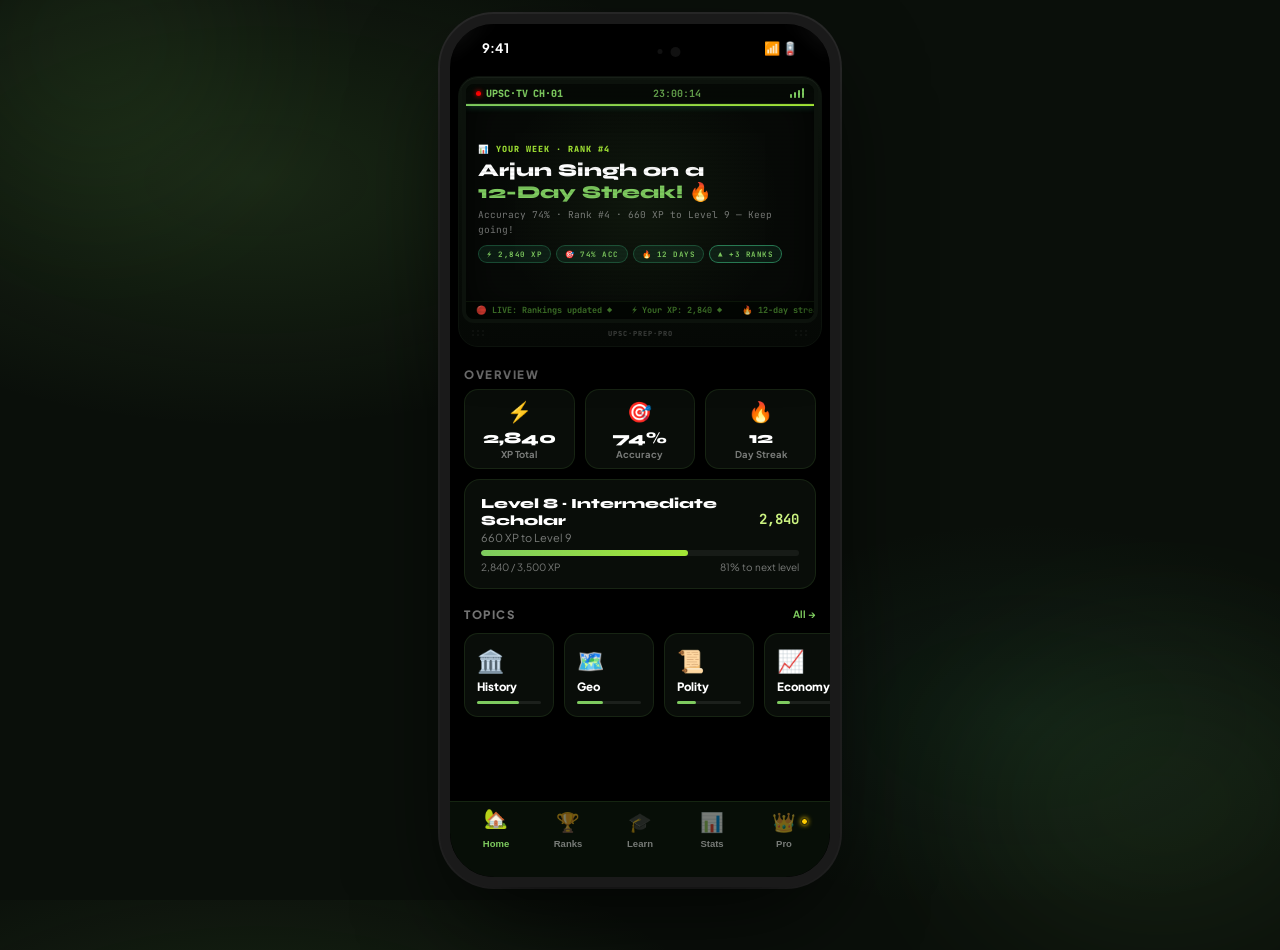
==== commit e64918ef: "ui change" ====
--- a/index.html
+++ b/index.html
@@ -53,6 +53,152 @@
       @keyframes _spin {
         to { transform: rotate(360deg); }
       }
+      /* ── Bear Popup — CoC Style ─────────────── */
+      .bear-overlay {
+        position: absolute;
+        inset: 0;
+        z-index: 800;
+        pointer-events: none;
+        /* NO dark backdrop — bear floats freely */
+      }
+      .bear-overlay.active { pointer-events: all; }
+
+      /* Bear character — slides in from right, sits mid-screen */
+      .bear-char {
+        position: absolute;
+        right: -8px;
+        top: 50%;
+        /* start fully off right edge via transform (GPU, no overflow clipping issues) */
+        transform: translateX(110%) translateY(-50%);
+        display: flex;
+        flex-direction: column;
+        align-items: center;
+        width: 175px;
+        transition: transform 0.45s cubic-bezier(0.175, 0.885, 0.32, 1.275);
+        cursor: pointer;
+        z-index: 2;
+      }
+      .bear-overlay.active .bear-char {
+        transform: translateX(0) translateY(-50%);
+      }
+
+      /* CoC speech bubble ABOVE head */
+      .bear-coc-bubble {
+        position: relative;
+        background: #fff;
+        border-radius: 14px;
+        padding: 10px 12px;
+        margin-bottom: 6px;
+        width: 170px;
+        box-shadow: 0 4px 20px rgba(0,0,0,0.5), 0 0 0 2.5px rgba(0,0,0,0.7);
+        text-align: center;
+        transform: scale(0.7) translateY(20px);
+        opacity: 0;
+        transition: transform 0.3s cubic-bezier(0.175,0.885,0.32,1.275) 0.3s,
+                    opacity 0.25s ease 0.3s;
+      }
+      .bear-overlay.active .bear-coc-bubble {
+        transform: scale(1) translateY(0);
+        opacity: 1;
+      }
+      /* Triangle pointer pointing DOWN toward bear's head */
+      .bear-coc-bubble::after {
+        content: "";
+        position: absolute;
+        bottom: -10px;
+        left: 50%;
+        transform: translateX(-50%);
+        border: 10px solid transparent;
+        border-top-color: #fff;
+        border-bottom: 0;
+        filter: drop-shadow(0 2px 1px rgba(0,0,0,0.3));
+      }
+      /* Dark outline for bubble pointer */
+      .bear-coc-bubble::before {
+        content: "";
+        position: absolute;
+        bottom: -13px;
+        left: 50%;
+        transform: translateX(-50%);
+        border: 12px solid transparent;
+        border-top-color: rgba(0,0,0,0.6);
+        border-bottom: 0;
+        z-index: -1;
+      }
+
+      .bear-coc-tag {
+        font-family: "JetBrains Mono", monospace;
+        font-size: 7.5px;
+        font-weight: 900;
+        letter-spacing: 1px;
+        color: #6e3fff;
+        text-transform: uppercase;
+        margin-bottom: 4px;
+      }
+      .bear-coc-head {
+        font-family: "Syne", sans-serif;
+        font-size: 14px;
+        font-weight: 900;
+        color: #111;
+        line-height: 1.15;
+        margin-bottom: 4px;
+      }
+      .bear-coc-body {
+        font-size: 10px;
+        color: #444;
+        line-height: 1.45;
+        margin-bottom: 8px;
+      }
+      .bear-coc-btn {
+        width: 100%;
+        background: linear-gradient(135deg, #6e3fff, #b44fff);
+        color: #fff;
+        border: none;
+        padding: 8px 10px;
+        border-radius: 10px;
+        font-size: 11px;
+        font-weight: 900;
+        cursor: pointer;
+        font-family: "Plus Jakarta Sans", sans-serif;
+        box-shadow: 0 3px 10px rgba(110,63,255,0.4);
+      }
+      .bear-coc-dismiss {
+        font-size: 9px;
+        color: #888;
+        margin-top: 4px;
+        cursor: pointer;
+        font-family: "Plus Jakarta Sans", sans-serif;
+        background: none;
+        border: none;
+        width: 100%;
+      }
+
+      /* Bear image — mix-blend-mode:screen knocks out black bg */
+      .bear-img-wrap {
+        position: relative;
+        width: 150px;
+        height: 150px;
+        flex-shrink: 0;
+      }
+      .bear-img {
+        width: 100%;
+        height: 100%;
+        object-fit: contain;
+        mix-blend-mode: screen;
+        filter: drop-shadow(0 0 16px rgba(100,180,255,0.5))
+                drop-shadow(0 0 6px rgba(255,255,255,0.2));
+      }
+
+      @keyframes bearShake {
+        0%   { transform: rotate(0deg) scale(1); }
+        15%  { transform: rotate(-10deg) scale(1.08); }
+        30%  { transform: rotate(9deg) scale(1.08); }
+        45%  { transform: rotate(-6deg) scale(1.04); }
+        60%  { transform: rotate(5deg) scale(1.02); }
+        75%  { transform: rotate(-2deg); }
+        100% { transform: rotate(0deg) scale(1); }
+      }
+      .bear-shake { animation: bearShake 0.65s cubic-bezier(0.36,0.07,0.19,0.97) both; }
     </style>
 
     <!-- ════ QUIZ DATA ════════════════════════════════════════════════════════ -->
@@ -124,12 +270,25 @@
           <div style="position:absolute;top:7px;right:12px;width:7px;height:7px;background:var(--gold);border-radius:50%;border:1.5px solid var(--bg);box-shadow:0 0 5px var(--gold);"></div>
         </button>
       </div>
+      <!-- ══ ANGRY BEAR POPUP — CoC Style (inside .phone so position:absolute works) ══ -->
+      <div class="bear-overlay" id="bearOverlay" onclick="closeBearPopup()">
+        <div class="bear-char" id="bearChar" onclick="event.stopPropagation()">
+          <div class="bear-coc-bubble" id="bearBubble">
+            <div class="bear-coc-tag"  id="bearTag">PREMIUM ONLY</div>
+            <div class="bear-coc-head" id="bearHead">GRRRR! PAY UP!</div>
+            <div class="bear-coc-body" id="bearBody">This feature is locked.</div>
+            <button class="bear-coc-btn" onclick="closeBearPopup(); doBuy('Pro Annual','₹499')">👑 Unlock Pro — ₹499/yr</button>
+            <button class="bear-coc-dismiss" onclick="closeBearPopup()">Maybe later 🐾</button>
+          </div>
+          <div class="bear-img-wrap" id="bearImgWrap">
+            <img src="assets/angry_bear-removebg-preview.png" alt="Angry Bear" class="bear-img" />
+          </div>
+        </div>
+      </div>
+
     </div><!-- /phone -->
 
-    <div class="xp-toast" id="xpToast"></div>
-    <div class="conf-w" id="confW"></div>
-
-    <!-- ════ MAIN APP SCRIPT ═════════════════════════════════════════════════ -->
+        <!-- ════ MAIN APP SCRIPT ═════════════════════════════════════════════════ -->
     <script>
       "use strict";
 
@@ -368,7 +527,7 @@
               <div style="width:${xpPct}%;height:100%;background:${g.barGrad};"></div>
             </div>
           </div>
-          <div style="margin-top:5px;font-size:9px;color:rgba(200,210,255,0.7);">${d.taunt}</div>`;
+          <div style="margin-top:5px;font-size:9px;color:var(--mut);">${d.taunt}</div>`;
           showSlide("sl-podium");
         };
 
@@ -377,12 +536,15 @@
           const el = document.getElementById("sl-shoutout");
           if (!el) return;
           el.innerHTML = `<div style="padding:8px;">
-            <div style="font-size:10px;font-weight:800;color:#00d4ff;margin-bottom:6px;">📣 HONOURABLE MENTIONS</div>
-            <div style="display:flex;align-items:center;gap:10px;background:rgba(255,255,255,0.05);padding:10px;border-radius:12px;">
-              <div style="width:36px;height:36px;border-radius:10px;background:linear-gradient(135deg,${d.color},#000);display:flex;align-items:center;justify-content:center;font-weight:900;color:#fff;">${d.av}</div>
-              <div><div style="font-size:12px;font-weight:800;">${d.name}</div><div style="font-size:10px;color:rgba(255,255,255,0.5);">${d.xp} XP</div></div>
+            <div style="font-size:10px;font-weight:800;color:var(--acc2);margin-bottom:6px;font-family:'JetBrains Mono',monospace;letter-spacing:0.8px;">📣 HONOURABLE MENTIONS</div>
+            <div style="display:flex;align-items:center;gap:10px;background:var(--card);border:1px solid var(--b);padding:10px;border-radius:12px;">
+              <div style="width:36px;height:36px;border-radius:10px;background:linear-gradient(135deg,${d.color},#000);display:flex;align-items:center;justify-content:center;font-weight:900;color:#fff;font-family:'Syne',sans-serif;">${d.av}</div>
+              <div>
+                <div style="font-size:12px;font-weight:800;color:var(--txt);font-family:'Syne',sans-serif;">${d.name}</div>
+                <div style="font-size:10px;color:var(--mut);font-family:'JetBrains Mono',monospace;">${d.xp} XP</div>
+              </div>
             </div>
-            <div style="margin-top:8px;font-size:10px;line-height:1.4;">${d.msg}</div>
+            <div style="margin-top:8px;font-size:10px;line-height:1.4;color:var(--txt);">${d.msg}</div>
           </div>`;
           showSlide("sl-shoutout");
         };
@@ -399,25 +561,25 @@
 
           el.innerHTML = `
             <div style="display:flex;justify-content:space-between;align-items:center;margin-bottom:8px;">
-              <div style="font-size:10px;font-weight:800;color:#00d4ff;font-family:'JetBrains Mono',monospace;letter-spacing:1px;">
+              <div style="font-size:10px;font-weight:800;color:var(--acc2);font-family:'JetBrains Mono',monospace;letter-spacing:1px;">
                 📺 GK FLASH CARD
               </div>
-              <div style="font-size:9px;color:rgba(255,255,255,0.4);font-family:'JetBrains Mono',monospace;">
+              <div style="font-size:9px;color:var(--mut);font-family:'JetBrains Mono',monospace;">
                 ${q.tag || "UPSC PREP"}
               </div>
             </div>
-            <div style="font-family:'Syne',sans-serif;font-size:14px;font-weight:800;line-height:1.35;color:#fff;margin-bottom:12px;">
+            <div style="font-family:'Syne',sans-serif;font-size:14px;font-weight:800;line-height:1.35;color:var(--txt);margin-bottom:12px;">
               ${q.question}
             </div>
             <div style="
-              background:rgba(0,255,140,0.12);
-              border:1px solid rgba(0,255,140,0.35);
+              background:var(--b);
+              border:1px solid var(--b2);
               padding:10px 12px;
               border-radius:10px;
               font-family:'JetBrains Mono',monospace;
               font-size:13px;
               font-weight:800;
-              color:#00ff88;
+              color:var(--acc);
             ">
               ✅ ${q.answer}
             </div>
@@ -566,6 +728,52 @@
           toast("🛒 Opening checkout for " + plan + " at " + price);
         };
 
+        // ── Bear Popup ────────────────────────────────────────────────────
+        const _bearMsgs = {
+          themes: {
+            tag:  "🎨 PREMIUM FEATURE",
+            head: "STAY OUT OF MY DEN!",
+            body: "10 stunning themes are hibernating behind a paywall. Wake them up with Pro — the bear demands it."
+          },
+          adfree: {
+            tag:  "🚫 PREMIUM FEATURE",
+            head: "ADS? REALLY?!",
+            body: "You're sitting through ads while I'm sitting here FURIOUS. Go ad-free. The bear has spoken."
+          },
+          affairs: {
+            tag:  "📰 PREMIUM FEATURE",
+            head: "NO NEWS FOR YOU!",
+            body: "Daily current affairs are gated. The bear reads everything. You read nothing. Fix that with Pro."
+          },
+          quiz: {
+            tag:  "⚡ PREMIUM FEATURE",
+            head: "YOU CAN'T SIT WITH US!",
+            body: "Pro quizzes, survival mode and weekly battles are locked. The bear challenges you to unlock them."
+          }
+        };
+
+        window.showBearPopup = function(feature) {
+          const msg = _bearMsgs[feature] || _bearMsgs.themes;
+          document.getElementById("bearTag").textContent  = msg.tag;
+          document.getElementById("bearHead").textContent = msg.head;
+          document.getElementById("bearBody").textContent = msg.body;
+
+          const overlay = document.getElementById("bearOverlay");
+          const imgWrap = document.getElementById("bearImgWrap");
+
+          overlay.classList.add("active");
+
+          // Shake bear after it slides in
+          setTimeout(() => {
+            imgWrap.classList.add("bear-shake");
+            setTimeout(() => imgWrap.classList.remove("bear-shake"), 700);
+          }, 480);
+        };
+
+        window.closeBearPopup = function() {
+          document.getElementById("bearOverlay").classList.remove("active");
+        };
+
         // ── Toast & Confetti ──────────────────────────────────────────────
         window.toast = function (msg) {
           const t = document.getElementById("xpToast");
--- a/home/home.css
+++ b/home/home.css
@@ -185,7 +185,7 @@
 .bn-head {
   font-size: 18px; font-weight: 900;
   font-family: "Syne", sans-serif;
-  line-height: 1.2; color: #fff; margin: 0;
+  line-height: 1.2; color: var(--txt); margin: 0;
 }
 .bn-head em { font-style: normal; color: var(--acc); }
 .bn-sub {
@@ -239,12 +239,12 @@
   border-color: rgba(205, 127, 50, 0.28);
 }
 .p-crown { font-size: 13px; filter: drop-shadow(0 0 6px rgba(255,209,102,0.6)); }
-.p-rank-num { position: absolute; top: 4px; right: 5px; font-family: "JetBrains Mono", monospace; font-size: 8px; font-weight: 800; opacity: 0.3; color: #fff; }
+.p-rank-num { position: absolute; top: 4px; right: 5px; font-family: "JetBrains Mono", monospace; font-size: 8px; font-weight: 800; opacity: 0.3; color: var(--txt); }
 .p-avatar { width: 30px; height: 30px; border-radius: 50%; display: flex; align-items: center; justify-content: center; font-size: 14px; margin-bottom: 1px; }
 .rank-1 .p-avatar { background: radial-gradient(circle at 40% 35%, rgba(255,220,120,0.3), rgba(255,209,102,0.06)); border: 2px solid rgba(255,209,102,0.5); box-shadow: 0 0 10px rgba(255,209,102,0.2); }
 .rank-2 .p-avatar { background: radial-gradient(circle at 40% 35%, rgba(220,220,220,0.2), rgba(200,200,200,0.04)); border: 2px solid rgba(200,200,200,0.35); }
 .rank-3 .p-avatar { background: radial-gradient(circle at 40% 35%, rgba(220,140,60,0.2), rgba(205,127,50,0.04)); border: 2px solid rgba(205,127,50,0.35); }
-.p-name { font-family: "Syne", sans-serif; font-size: 10px; font-weight: 800; color: #fff; text-align: center; line-height: 1.1; }
+.p-name { font-family: "Syne", sans-serif; font-size: 10px; font-weight: 800; color: var(--txt); text-align: center; line-height: 1.1; }
 .p-xp   { font-family: "JetBrains Mono", monospace; font-size: 8px; font-weight: 800; }
 .rank-1 .p-xp { color: var(--acc3); text-shadow: 0 0 8px rgba(255,209,102,0.4); }
 .rank-2 .p-xp { color: #d0d0d0; }
@@ -261,10 +261,10 @@
 }
 .shout-avatar { font-size: 16px; width: 28px; height: 28px; display: flex; align-items: center; justify-content: center; background: rgba(255,255,255,0.05); border-radius: 7px; flex-shrink: 0; }
 .shout-info { flex: 1; min-width: 0; }
-.shout-name { font-family: "Syne", sans-serif; font-size: 11px; font-weight: 800; color: #fff; }
+.shout-name { font-family: "Syne", sans-serif; font-size: 11px; font-weight: 800; color: var(--txt); }
 .shout-stat { font-size: 8px; color: var(--mut); font-family: "JetBrains Mono", monospace; margin-top: 1px; }
 .shout-badge { font-size: 7.5px; font-weight: 800; font-family: "JetBrains Mono", monospace; padding: 3px 7px; border-radius: 9px; letter-spacing: 0.5px; white-space: nowrap; flex-shrink: 0; }
-.shout-badge.green  { background: rgba(78,255,176,0.12);  color: var(--acc);  border: 1px solid rgba(78,255,176,0.3); }
+.shout-badge.green  { background: var(--b);  color: var(--acc);  border: 1px solid var(--b2); }
 .shout-badge.yellow { background: rgba(255,209,102,0.12); color: var(--acc3); border: 1px solid rgba(255,209,102,0.3); }
 .shout-badge.red    { background: rgba(255,107,107,0.12); color: var(--acc4); border: 1px solid rgba(255,107,107,0.3); }
 
@@ -273,18 +273,18 @@
 .battle-body { flex: 1; display: flex; flex-direction: column; justify-content: center; gap: 6px; min-height: 0; }
 .battle-vs-row { display: flex; align-items: stretch; gap: 6px; }
 .battle-player {
-  flex: 1; background: rgba(255,255,255,0.04); border: 1px solid rgba(255,255,255,0.09);
+  flex: 1; background: var(--card); border: 1px solid var(--b);
   border-radius: 10px; padding: 7px 6px;
   display: flex; flex-direction: column; align-items: center; gap: 2px; position: relative;
 }
 .battle-player.winner {
-  border-color: rgba(78,255,176,0.38); background: rgba(78,255,176,0.07);
-  box-shadow: 0 0 16px rgba(78,255,176,0.08), inset 0 1px 0 rgba(78,255,176,0.1);
+  border-color: var(--b2); background: var(--card2);
+  box-shadow: 0 0 16px var(--tv-hud-glow), inset 0 1px 0 var(--b2);
 }
 .bp-you-tag {
   position: absolute; top: 4px; left: 5px;
   font-family: "JetBrains Mono", monospace; font-size: 6px; font-weight: 800;
-  color: var(--acc); background: rgba(78,255,176,0.15); border-radius: 3px; padding: 1px 4px;
+  color: var(--acc); background: var(--b); border-radius: 3px; padding: 1px 4px;
 }
 .bp-rival-tag {
   position: absolute; top: 4px; left: 5px;
@@ -292,9 +292,9 @@
   color: var(--acc4); background: rgba(255,107,107,0.15); border-radius: 3px; padding: 1px 4px;
 }
 .bp-avi   { font-size: 20px; line-height: 1; margin-top: 6px; }
-.bp-name  { font-size: 10px; font-weight: 800; color: #fff; font-family: "Syne", sans-serif; text-align: center; }
+.bp-name  { font-size: 10px; font-weight: 800; color: var(--txt); font-family: "Syne", sans-serif; text-align: center; }
 .bp-score { font-family: "JetBrains Mono", monospace; font-size: 15px; font-weight: 800; color: rgba(255,255,255,0.5); line-height: 1; }
-.battle-player.winner .bp-score { color: var(--acc); text-shadow: 0 0 10px rgba(78,255,176,0.35); }
+.battle-player.winner .bp-score { color: var(--acc); text-shadow: 0 0 10px var(--tv-hud-glow); }
 .bp-acc { font-size: 7px; color: var(--mut); font-family: "JetBrains Mono", monospace; text-align: center; }
 
 .vs-badge {
@@ -355,7 +355,7 @@
 .honor-rank.you-rank { color: var(--acc) !important; }
 .honor-avi  { font-size: 14px; width: 22px; height: 22px; display: flex; align-items: center; justify-content: center; background: rgba(255,255,255,0.05); border-radius: 5px; flex-shrink: 0; margin-right: 5px; }
 .honor-info { flex: 1; min-width: 0; padding: 5px 0; }
-.honor-name { font-family: "Syne", sans-serif; font-size: 9.5px; font-weight: 800; color: #fff; white-space: nowrap; overflow: hidden; text-overflow: ellipsis; line-height: 1.15; }
+.honor-name { font-family: "Syne", sans-serif; font-size: 9.5px; font-weight: 800; color: var(--txt); white-space: nowrap; overflow: hidden; text-overflow: ellipsis; line-height: 1.15; }
 .you-tag { font-family: "JetBrains Mono", monospace; font-size: 6px; font-weight: 800; color: var(--acc); background: rgba(78,255,176,0.15); border-radius: 3px; padding: 0 3px; vertical-align: middle; margin-left: 3px; }
 .honor-meta { font-family: "JetBrains Mono", monospace; font-size: 6.5px; color: var(--mut); margin-top: 1px; }
 
@@ -380,7 +380,7 @@
 #sl4 { text-align: center; }
 .prem-tag      { font-family: "JetBrains Mono", monospace; font-size: 8px; font-weight: 800; color: var(--acc3); letter-spacing: 1.5px; margin-bottom: 5px; }
 .prem-ic-tv    { font-size: 26px; margin-bottom: 4px; }
-.prem-title-tv { font-family: "Syne", sans-serif; font-size: 13px; font-weight: 800; color: #fff; margin-bottom: 3px; }
+.prem-title-tv { font-family: "Syne", sans-serif; font-size: 13px; font-weight: 800; color: var(--txt); margin-bottom: 3px; }
 .prem-body-tv  { font-size: 8.5px; color: var(--mut); margin-bottom: 8px; font-family: "JetBrains Mono", monospace; line-height: 1.4; }
 .prem-btn-tv {
   background: linear-gradient(135deg, var(--acc3), #ff9f43); border: none; border-radius: 8px;
--- a/premium/premium.css
+++ b/premium/premium.css
@@ -6,306 +6,77 @@
   padding: 24px var(--side-pad);
   background: linear-gradient(180deg, rgba(180, 79, 255, 0.15), transparent);
 }
-
-.prem-hero-row {
-  display: flex;
-  align-items: center;
-  gap: 16px;
-}
-
-.prem-hero-badge {
-  width: 60px;
-  height: 60px;
-  flex-shrink: 0;
-}
-
-.prem-hero-text {
-  flex: 1;
-}
-.prem-hero-tag {
-  font-size: 9px;
-  font-weight: 800;
-  letter-spacing: 1.5px;
-  color: var(--acc);
-}
-.prem-title {
-  font-size: 22px;
-  font-weight: 900;
-  font-family: "Syne", sans-serif;
-  margin: 2px 0;
-}
-.prem-sub {
-  font-size: 11px;
-  color: var(--mut);
-}
-.prem-hero-pill {
-  background: var(--acc);
-  color: #000;
-  font-size: 9px;
-  font-weight: 900;
-  padding: 2px 6px;
-  border-radius: 4px;
-}
+.prem-hero-row { display:flex; align-items:center; gap:16px; }
+.prem-hero-badge { width:60px; height:60px; flex-shrink:0; }
+.prem-hero-text { flex:1; }
+.prem-hero-tag { font-size:9px; font-weight:800; letter-spacing:1.5px; color:var(--acc); }
+.prem-title { font-size:22px; font-weight:900; font-family:"Syne",sans-serif; margin:2px 0; }
+.prem-sub { font-size:11px; color:var(--mut); }
+.prem-hero-pill { background:var(--acc); color:#000; font-size:9px; font-weight:900; padding:2px 6px; border-radius:4px; }
 
 .prem-stat-row {
-  display: flex;
-  justify-content: space-between;
-  margin-top: 24px;
-  background: var(--card);
-  padding: 16px;
-  border-radius: 16px;
-  border: 1px solid var(--b);
+  display:flex; justify-content:space-between; margin-top:24px;
+  background:var(--card); padding:16px; border-radius:16px; border:1px solid var(--b);
 }
+.prem-stat-item { text-align:center; flex:1; }
+.prem-stat-val  { font-size:16px; font-weight:900; color:var(--txt); }
+.prem-stat-lbl  { font-size:9px; color:var(--mut); text-transform:uppercase; margin-top:2px; }
+.prem-stat-div  { width:1px; background:var(--b); margin:4px 0; }
 
-.prem-stat-item {
-  text-align: center;
-  flex: 1;
+.feat-list { padding:0 var(--side-pad); display:flex; flex-direction:column; gap:12px; }
+.feat {
+  display:flex; align-items:center; gap:16px; padding:16px;
+  background:var(--card); border:1px solid var(--b); border-radius:18px;
+  cursor:pointer; transition:transform 0.15s, border-color 0.15s;
 }
-.prem-stat-val {
-  font-size: 16px;
-  font-weight: 900;
-  color: #fff;
+.feat:active { transform:scale(0.97); border-color:var(--b2); }
+.feat-ic { width:44px; height:44px; border-radius:14px; display:flex; align-items:center; justify-content:center; font-size:20px; flex-shrink:0; }
+.feat-info h4 { font-size:14px; font-weight:900; font-family:"Syne",sans-serif; }
+.feat-info p  { font-size:10px; color:var(--mut); margin-top:2px; line-height:1.4; }
+.feat-lk { font-size:14px; color:var(--mut2); flex-shrink:0; }
+
+/* ── Theme Grid ───── */
+.th-section { padding:24px var(--side-pad); }
+.th-lbl { font-size:11px; font-weight:800; color:var(--mut); margin-bottom:16px; }
+.th-grid { display:grid; grid-template-columns:1fr 1fr; gap:12px; }
+.thc {
+  background:var(--card); border:1px solid var(--b); border-radius:18px;
+  padding:14px; text-align:center; cursor:pointer; transition:all 0.2s; position:relative;
 }
-.prem-stat-lbl {
-  font-size: 9px;
-  color: var(--mut);
-  text-transform: uppercase;
-  margin-top: 2px;
+.thc.active {
+  border-color:var(--acc); border-width:2px;
+  box-shadow: 0 0 0 3px rgba(255,255,255,0.08), 0 0 18px var(--acc), inset 0 0 12px rgba(255,255,255,0.04);
+  transform:scale(1.03);
 }
-.prem-stat-div {
-  width: 1px;
-  background: var(--b);
-  margin: 4px 0;
-}
+.th-lkbdg { position:absolute; top:10px; right:10px; font-size:10px; }
+.th-prev  { height:60px; border-radius:10px; margin-bottom:10px; }
+.thc-aurora .th-prev { background:linear-gradient(135deg,#040d12,#0a1f2a); }
+.thc-ember  .th-prev { background:linear-gradient(135deg,#110804,#2a150a); }
+.thc-ice    .th-prev { background:linear-gradient(135deg,#050a10,#0a1a2a); }
+.thc-moss   .th-prev { background:linear-gradient(135deg,#080f09,#0d180f); }
+.thc h4 { font-size:13px; font-weight:800; }
+.thc p  { font-size:10px; color:var(--mut); margin-top:2px; }
 
-.feat-list {
-  padding: 0 var(--side-pad);
-  display: flex;
-  flex-direction: column;
-  gap: 12px;
-}
+/* ── Pricing ───── */
+.price-section { padding:0 var(--side-pad) 32px; }
+.ptoggle { display:flex; background:var(--card); padding:4px; border-radius:12px; margin-bottom:24px; }
+.ptb { flex:1; background:none; border:none; padding:10px; border-radius:9px; font-size:12px; font-weight:800; color:var(--mut); cursor:pointer; }
+.ptb.active { background:#fff; color:#000; }
 
-.feat {
-  display: flex;
-  align-items: center;
-  gap: 16px;
-  padding: 16px;
-  background: var(--card);
-  border: 1px solid var(--b);
-  border-radius: 18px;
-}
+.pcard { background:var(--card); border:1.5px solid var(--b); border-radius:24px; padding:24px; position:relative; overflow:hidden; }
+.pcard.best { border-color:var(--acc); background:rgba(212,168,67,0.05); }
+.best-badge { position:absolute; top:12px; right:12px; background:var(--acc); color:#000; font-size:8px; font-weight:900; padding:2px 8px; border-radius:20px; }
 
-.feat-ic {
-  width: 44px;
-  height: 44px;
-  border-radius: 14px;
-  display: flex;
-  align-items: center;
-  justify-content: center;
-  font-size: 20px;
-  flex-shrink: 0;
-}
-
-.feat-info h4 {
-  font-size: 14px;
-  font-weight: 900;
-  font-family: "Syne", sans-serif;
-}
-.feat-info p {
-  font-size: 10px;
-  color: var(--mut);
-  margin-top: 2px;
-  line-height: 1.4;
-}
-.feat-lk {
-  font-size: 14px;
-  color: var(--mut2);
-  flex-shrink: 0;
-}
-
-/* Theme Grid */
-.th-section {
-  padding: 24px var(--side-pad);
-}
-
-.th-lbl {
-  font-size: 11px;
-  font-weight: 800;
-  color: var(--mut);
-  margin-bottom: 16px;
-}
-
-.th-grid {
-  display: grid;
-  grid-template-columns: 1fr 1fr;
-  gap: 12px;
-}
-
-.thc {
-  background: var(--card);
-  border: 1px solid var(--b);
-  border-radius: 18px;
-  padding: 14px;
-  text-align: center;
-  cursor: pointer;
-  transition: all 0.2s;
-  position: relative;
-}
-
-.thc.active {
-  border-color: var(--acc);
-  border-width: 2px;
-  box-shadow:
-    0 0 0 3px rgba(255, 255, 255, 0.08),
-    0 0 18px var(--acc),
-    inset 0 0 12px rgba(255, 255, 255, 0.04);
-  transform: scale(1.03);
-}
-.th-lkbdg {
-  position: absolute;
-  top: 10px;
-  right: 10px;
-  font-size: 10px;
-}
-.th-prev {
-  height: 60px;
-  border-radius: 10px;
-  margin-bottom: 10px;
-}
-
-.thc-aurora .th-prev {
-  background: linear-gradient(135deg, #040d12, #0a1f2a);
-}
-.thc-ember .th-prev {
-  background: linear-gradient(135deg, #110804, #2a150a);
-}
-.thc-ice .th-prev {
-  background: linear-gradient(135deg, #050a10, #0a1a2a);
-}
-.thc-moss .th-prev {
-  background: linear-gradient(135deg, #080f09, #0d180f);
-}
-
-.thc h4 {
-  font-size: 13px;
-  font-weight: 800;
-}
-.thc p {
-  font-size: 10px;
-  color: var(--mut);
-  margin-top: 2px;
-}
-
-/* Pricing */
-.price-section {
-  padding: 0 var(--side-pad) 32px;
-}
-
-.ptoggle {
-  display: flex;
-  background: var(--card);
-  padding: 4px;
-  border-radius: 12px;
-  margin-bottom: 24px;
-}
-
-.ptb {
-  flex: 1;
-  background: none;
-  border: none;
-  padding: 10px;
-  border-radius: 9px;
-  font-size: 12px;
-  font-weight: 800;
-  color: var(--mut);
-  cursor: pointer;
-}
-
-.ptb.active {
-  background: #fff;
-  color: #000;
-}
-
-.pcard {
-  background: var(--card);
-  border: 1.5px solid var(--b);
-  border-radius: 24px;
-  padding: 24px;
-  position: relative;
-  overflow: hidden;
-}
-
-.pcard.best {
-  border-color: var(--acc);
-  background: rgba(212, 168, 67, 0.05);
-}
-.best-badge {
-  position: absolute;
-  top: 12px;
-  right: 12px;
-  background: var(--acc);
-  color: #000;
-  font-size: 8px;
-  font-weight: 900;
-  padding: 2px 8px;
-  border-radius: 20px;
-}
-
-.pc-r1 {
-  display: flex;
-  justify-content: space-between;
-  align-items: flex-start;
-  margin-bottom: 12px;
-}
-.pc-plan {
-  font-size: 18px;
-  font-weight: 900;
-  font-family: "Syne", sans-serif;
-}
-.pc-amt {
-  font-size: 24px;
-  font-weight: 900;
-  font-family: "Syne", sans-serif;
-}
-.pc-amt span {
-  font-size: 12px;
-  color: var(--mut);
-  font-weight: 700;
-}
-.pc-cross {
-  font-size: 14px;
-  text-decoration: line-through;
-  color: var(--mut2);
-  text-align: right;
-}
-
-.pc-desc {
-  font-size: 11px;
-  color: var(--mut);
-  line-height: 1.5;
-  margin-bottom: 16px;
-}
-
-.pc-chips {
-  display: flex;
-  flex-wrap: wrap;
-  gap: 8px;
-  margin-bottom: 24px;
-}
-.pc-chip {
-  font-size: 10px;
-  font-weight: 700;
-  background: rgba(255, 255, 255, 0.06);
-  padding: 4px 10px;
-  border-radius: 8px;
-}
+.pc-r1  { display:flex; justify-content:space-between; align-items:flex-start; margin-bottom:12px; }
+.pc-plan { font-size:18px; font-weight:900; font-family:"Syne",sans-serif; }
+.pc-amt  { font-size:24px; font-weight:900; font-family:"Syne",sans-serif; }
+.pc-amt span { font-size:12px; color:var(--mut); font-weight:700; }
+.pc-cross { font-size:14px; text-decoration:line-through; color:var(--mut2); text-align:right; }
+.pc-desc  { font-size:11px; color:var(--mut); line-height:1.5; margin-bottom:16px; }
+.pc-chips { display:flex; flex-wrap:wrap; gap:8px; margin-bottom:24px; }
+.pc-chip  { font-size:10px; font-weight:700; background:rgba(255,255,255,0.06); padding:4px 10px; border-radius:8px; }
 
 .buy-btn {
-  width: 100%;
-  background: var(--acc);
-  border: none;
-  padding: 16px;
-  border-radius: 16px;
-  font-weight: 900;
-  cursor: pointer;
-}
+  width:100%; background:var(--acc); border:none; padding:16px; border-radius:16px;
+  font-weight:900; cursor:pointer; font-size:14px; font-family:"Plus Jakarta Sans",sans-serif;
+}
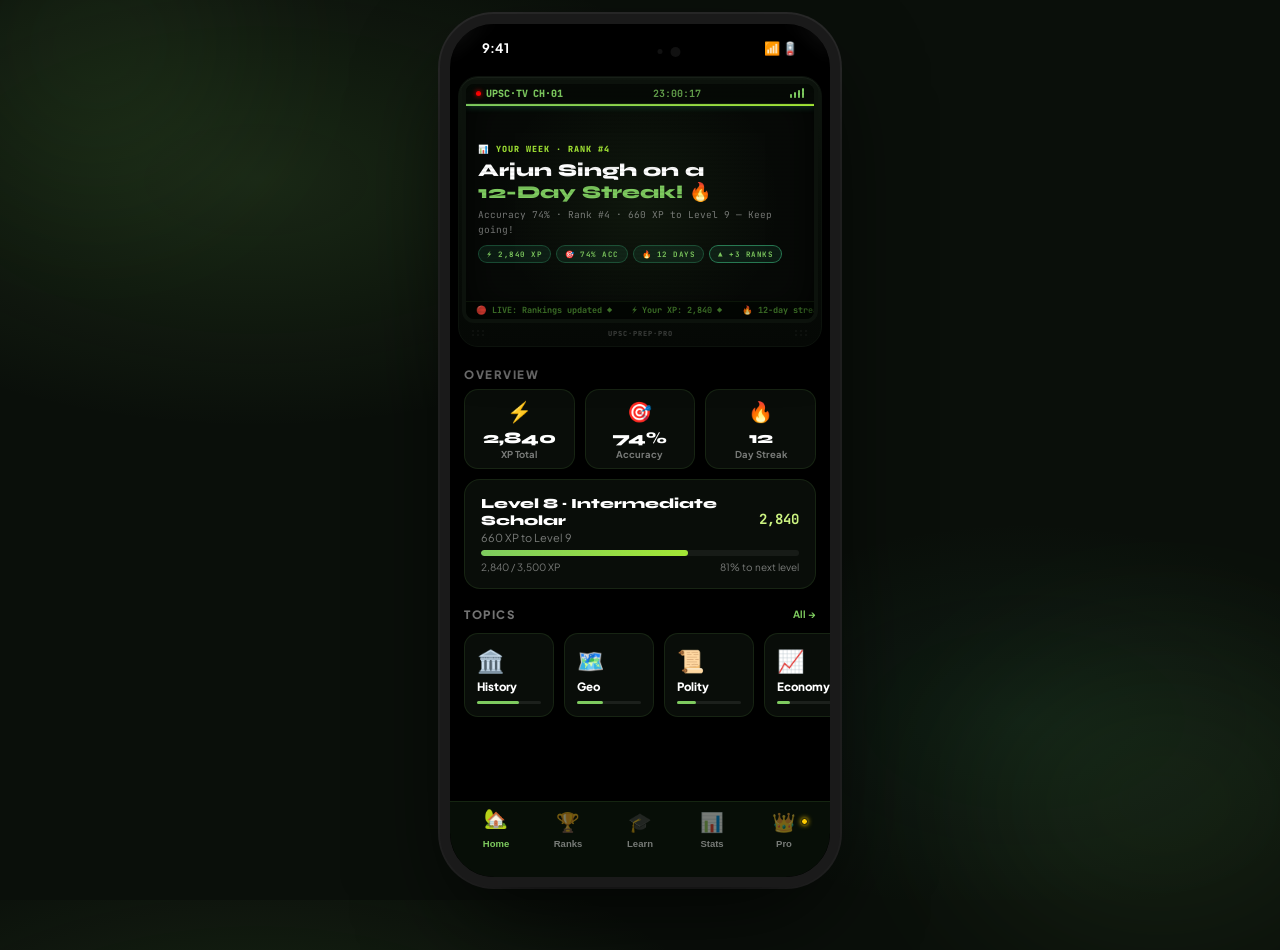
==== commit c62f1183: "bear" ====
--- a/index.html
+++ b/index.html
@@ -281,7 +281,7 @@
             <button class="bear-coc-dismiss" onclick="closeBearPopup()">Maybe later 🐾</button>
           </div>
           <div class="bear-img-wrap" id="bearImgWrap">
-            <img src="assets/angry_bear-removebg-preview.png" alt="Angry Bear" class="bear-img" />
+            <img src="assets/angry_bear.png" alt="Angry Bear" class="bear-img" />
           </div>
         </div>
       </div>
@@ -848,5 +848,8 @@
 
       window.addEventListener("load", loadComponents);
     </script>
+
+    <!-- ════ WELCOME BEAR PEEK ════════════════════════════════════════════════ -->
+    <script src="bear/welcome-bear.js"></script>
   </body>
 </html>
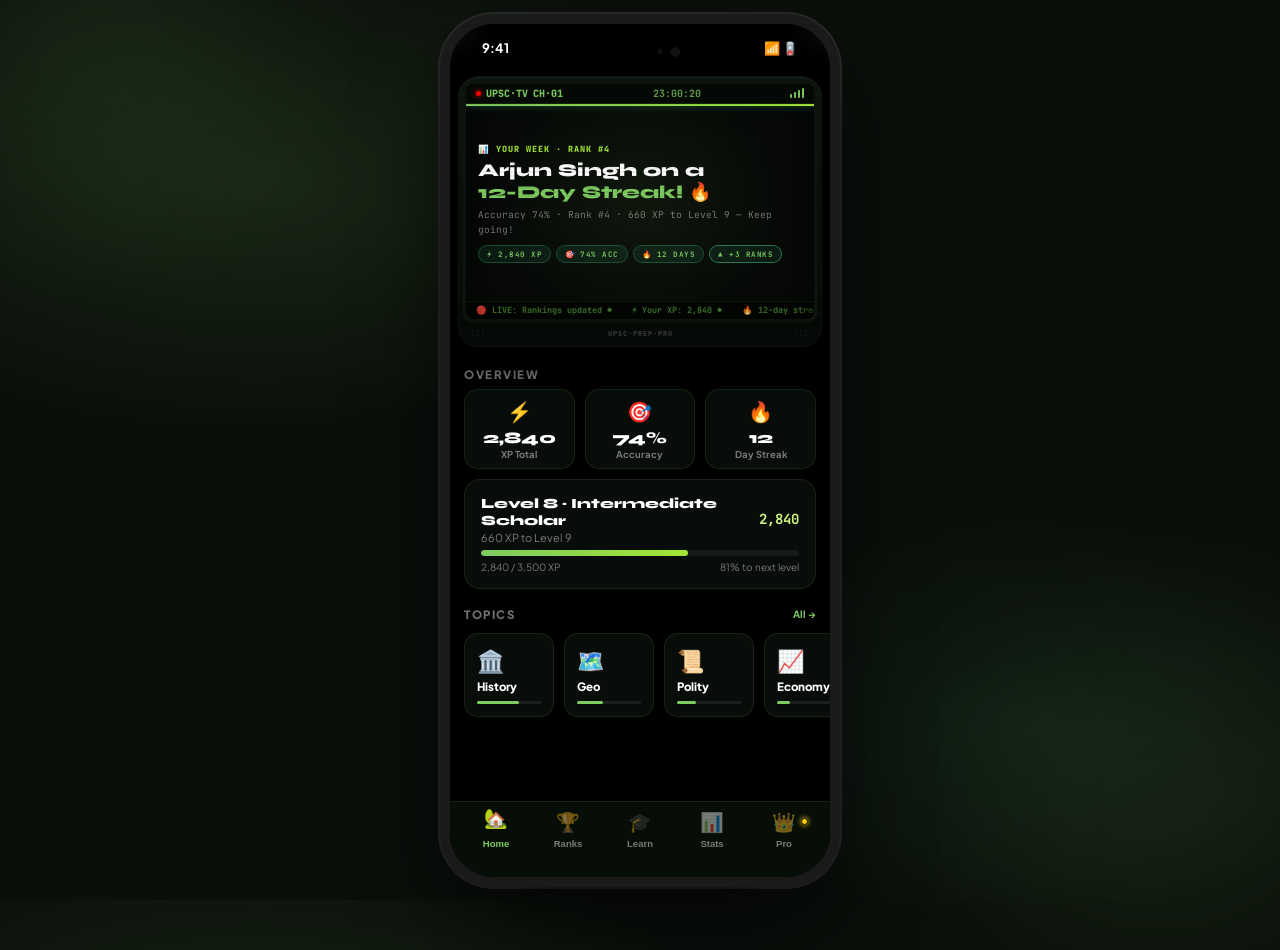
==== commit 5fd682f1: "Add new feature and update documentation" ====
--- a/index.html
+++ b/index.html
@@ -218,6 +218,7 @@
     <script src="quiz-engine.js"></script>
     <script src="subject-engine.js"></script>
   </head>
+
 
   <body data-theme="moss">
     <!-- Loading Overlay -->
@@ -851,5 +852,7 @@
 
     <!-- ════ WELCOME BEAR PEEK ════════════════════════════════════════════════ -->
     <script src="bear/welcome-bear.js"></script>
+    <script src="bear/jump-bear.js"></script>
+    <script src="bear/sad-bear.js"></script>
   </body>
 </html>
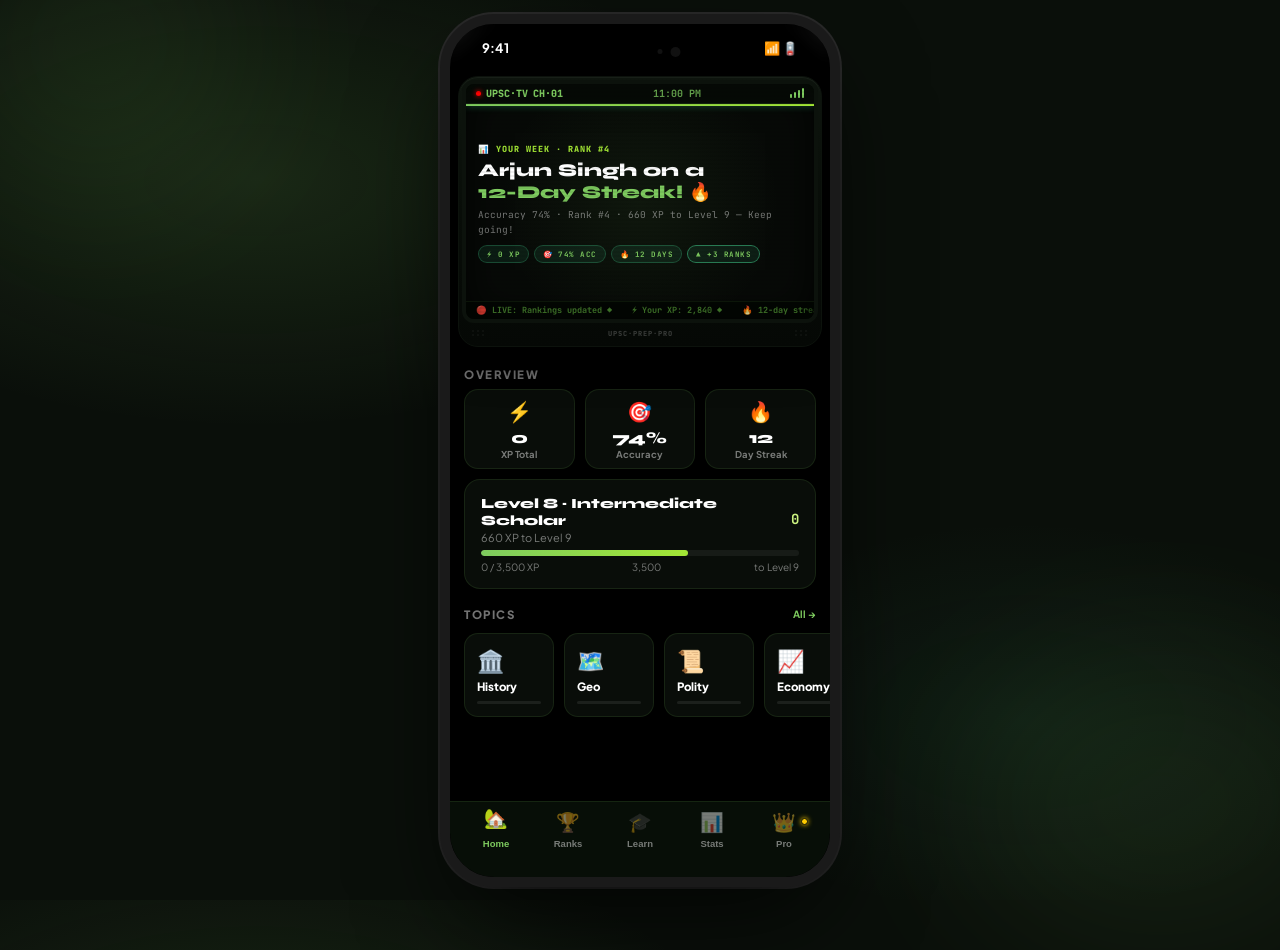
==== commit a6837d72: "Add new feature and update documentation" ====
--- a/index.html
+++ b/index.html
@@ -801,10 +801,13 @@
           const el = document.getElementById("tvClock");
           if (!el) return;
           const n = new Date();
+          let h = n.getHours();
+          const ampm = h >= 12 ? 'PM' : 'AM';
+          h = h % 12;
+          h = h ? h : 12;
           el.textContent =
-            String(n.getHours()).padStart(2, "0") + ":" +
-            String(n.getMinutes()).padStart(2, "0") + ":" +
-            String(n.getSeconds()).padStart(2, "0");
+            String(h).padStart(2, "0") + ":" +
+            String(n.getMinutes()).padStart(2, "0") + " " + ampm;
         }, 1000);
 
         // ── Kick off ──────────────────────────────────────────────────────
